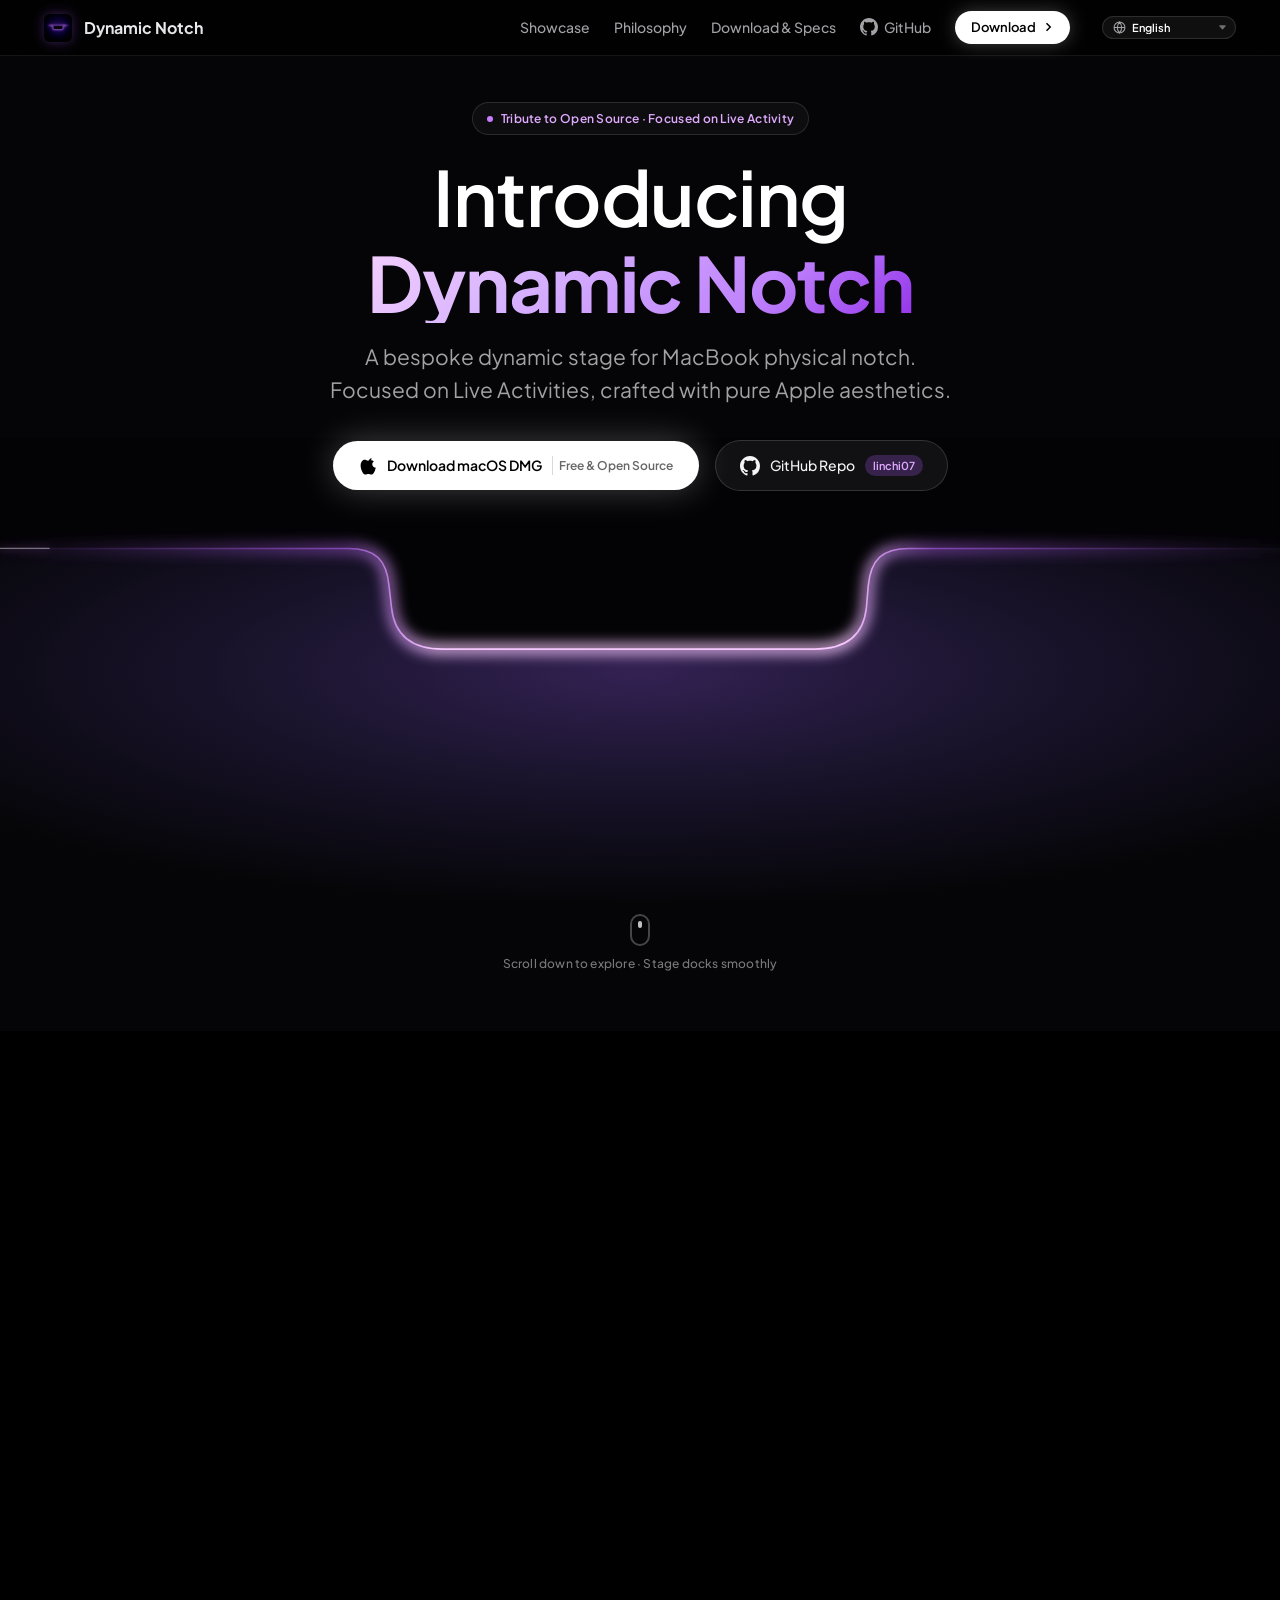
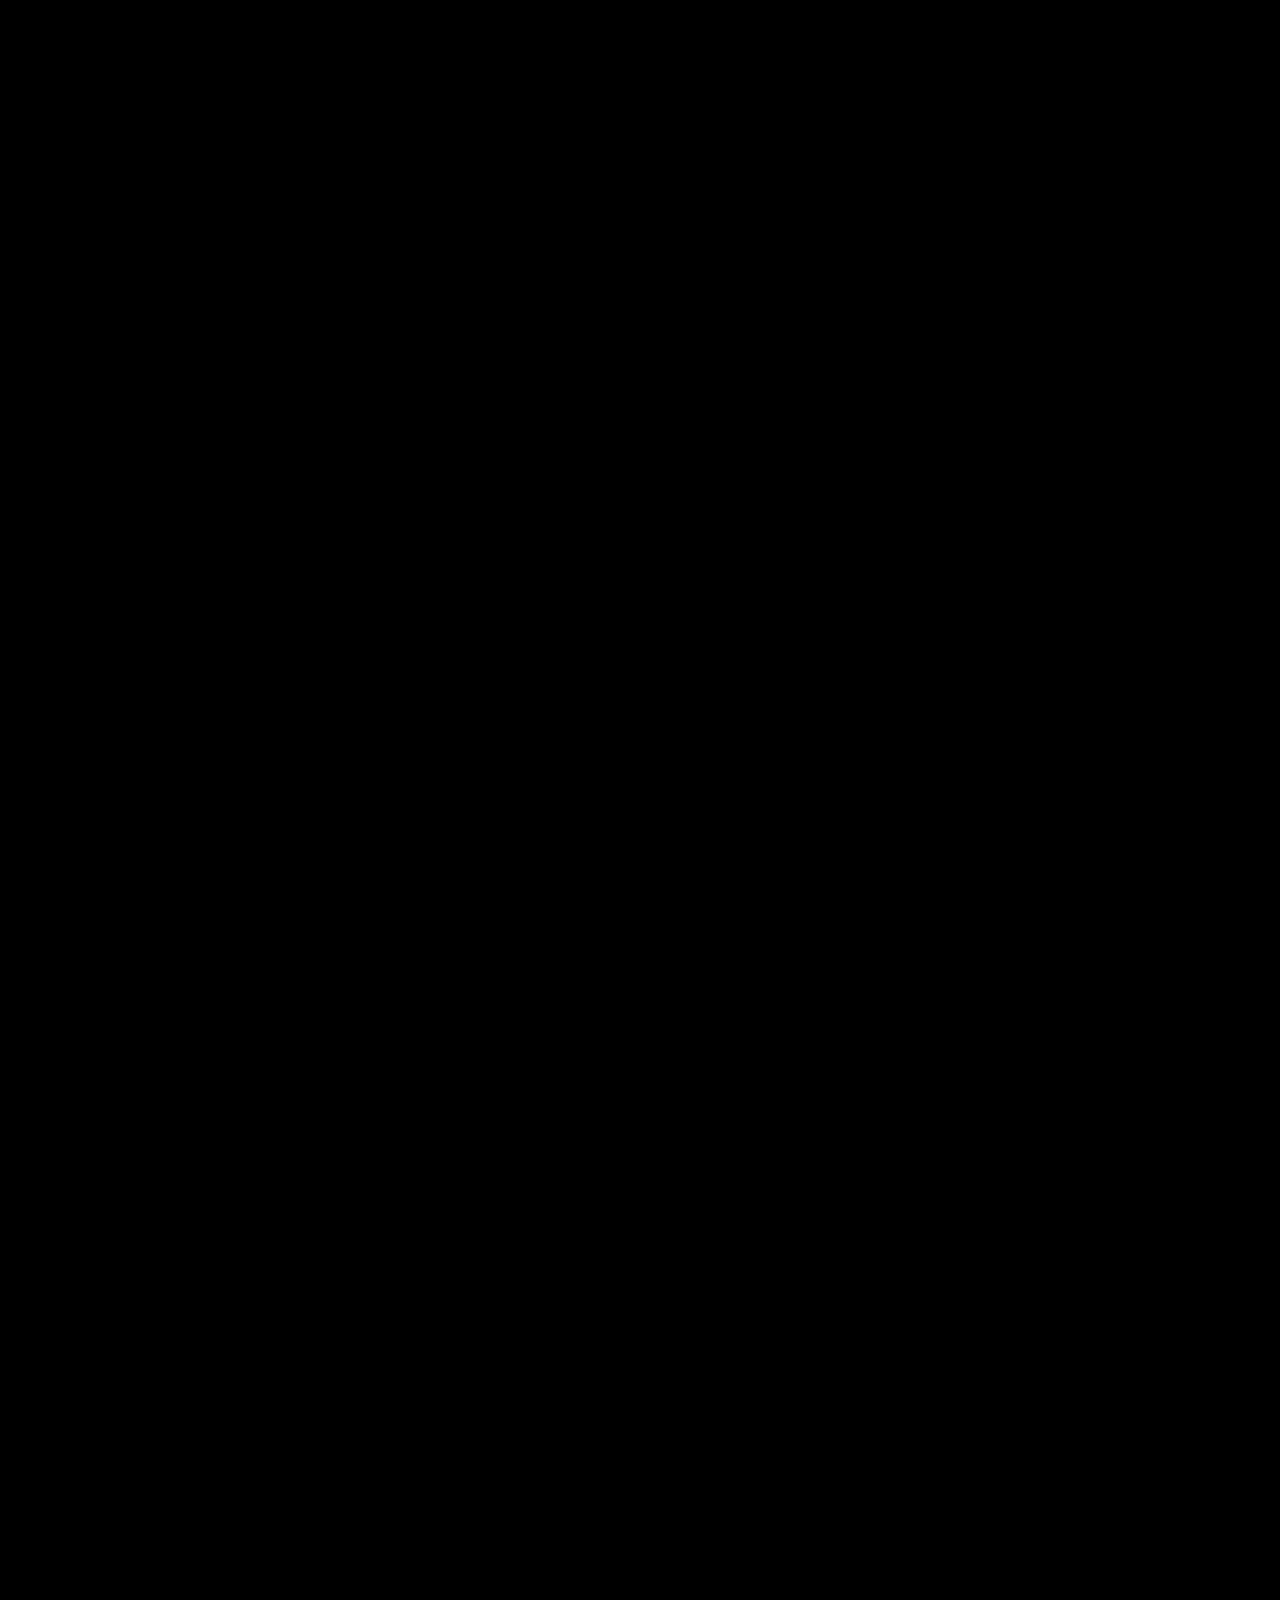
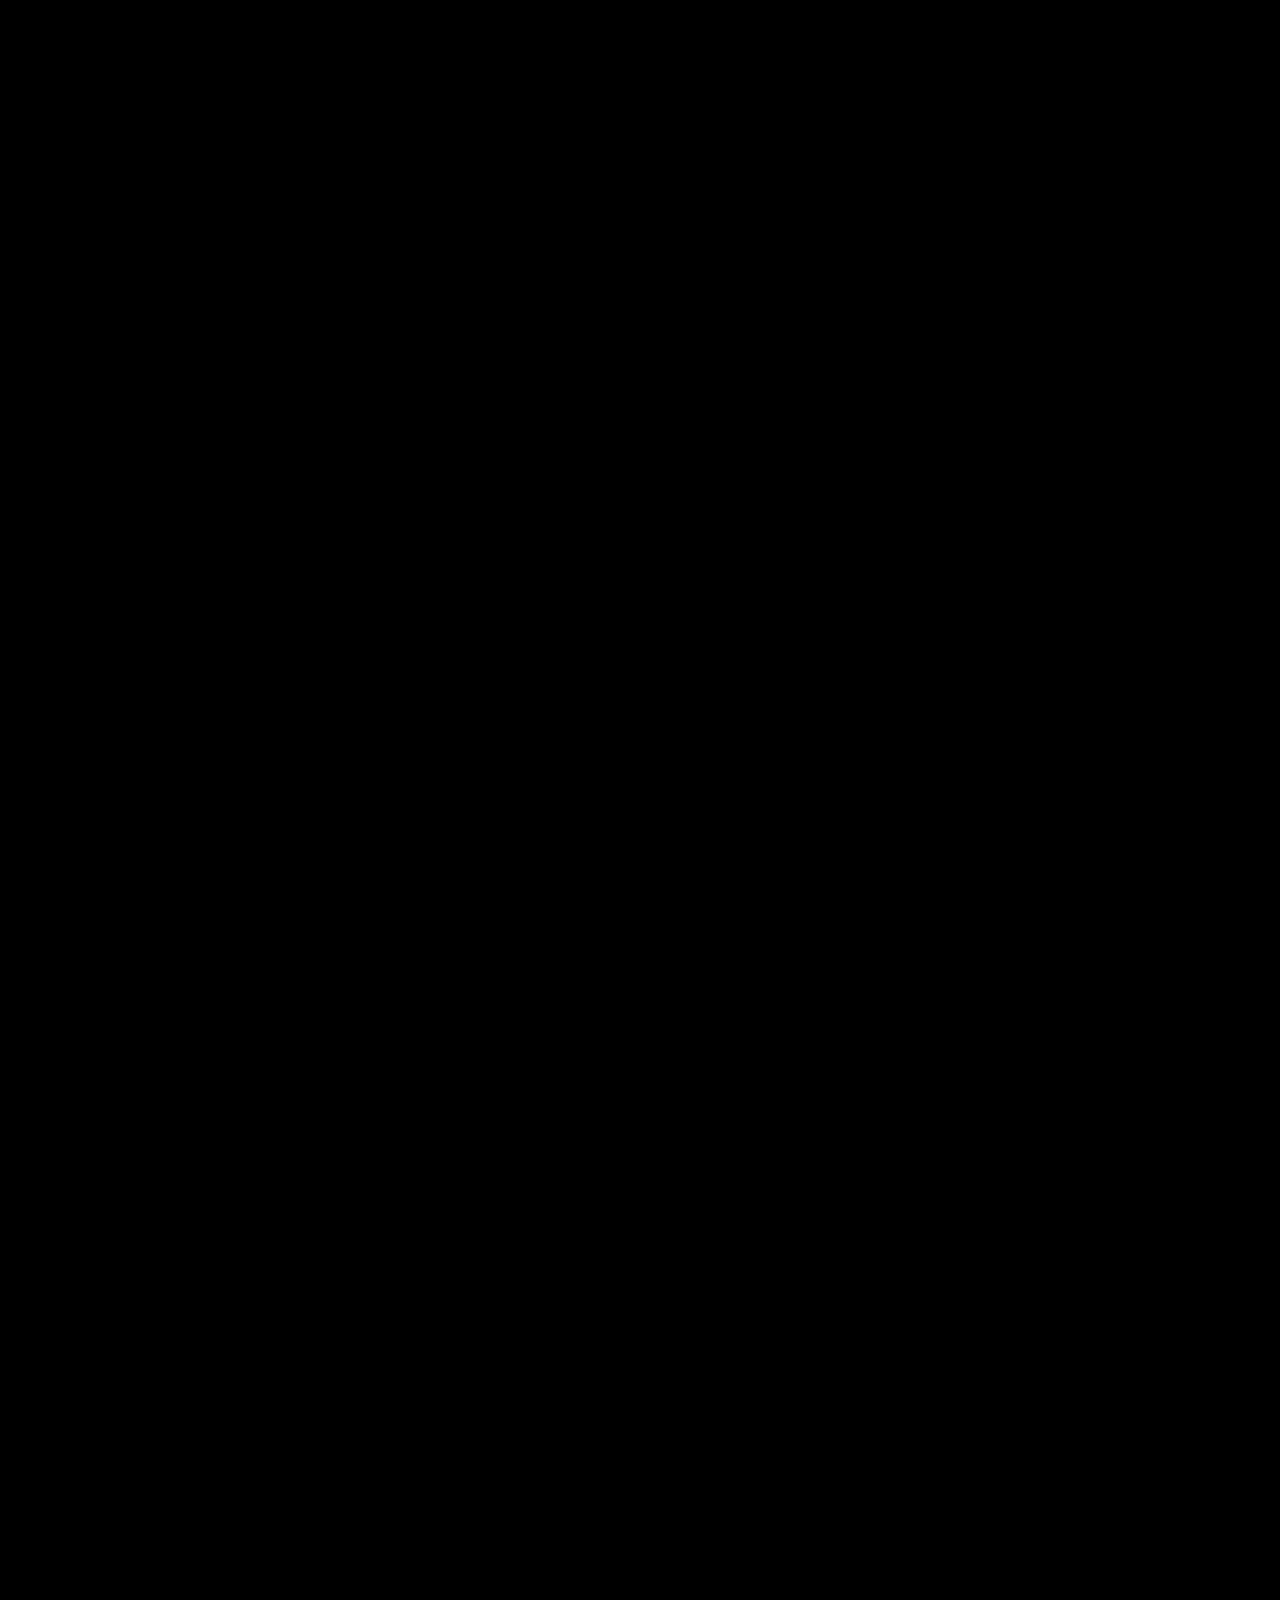
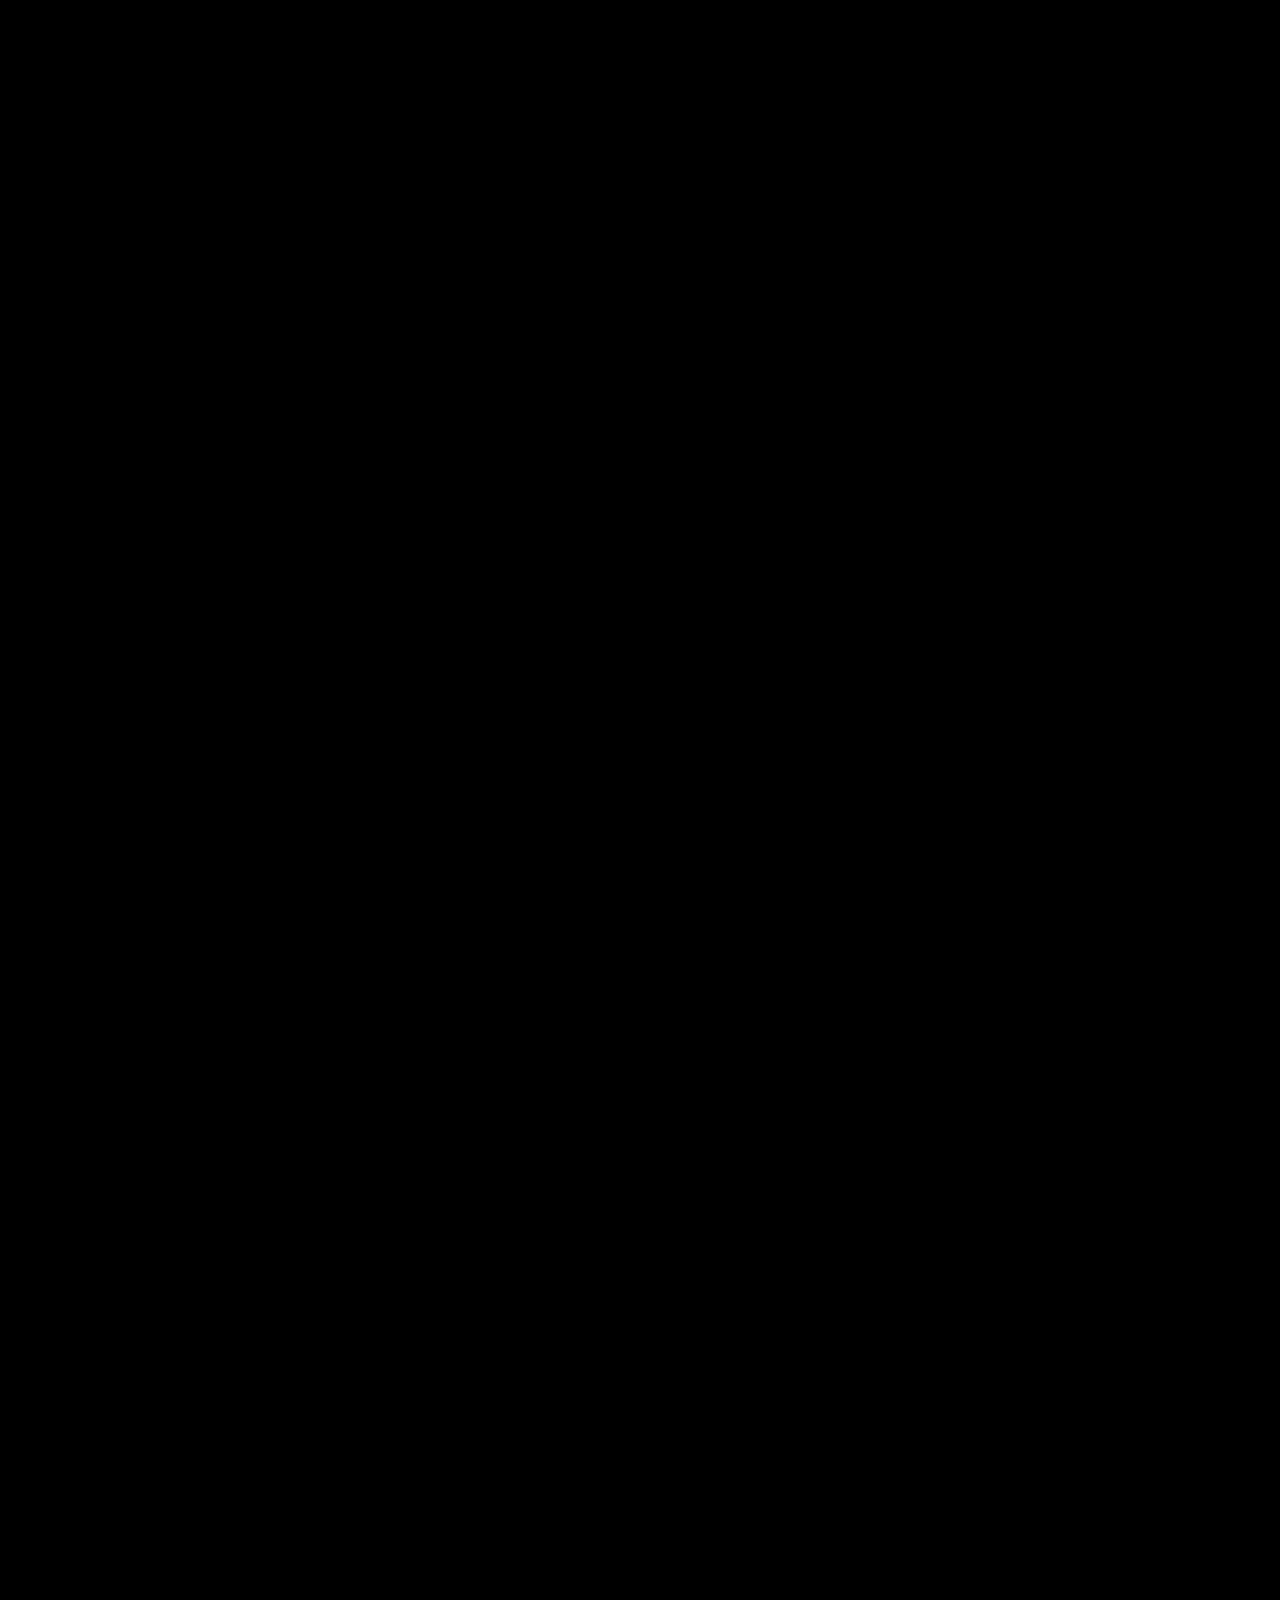
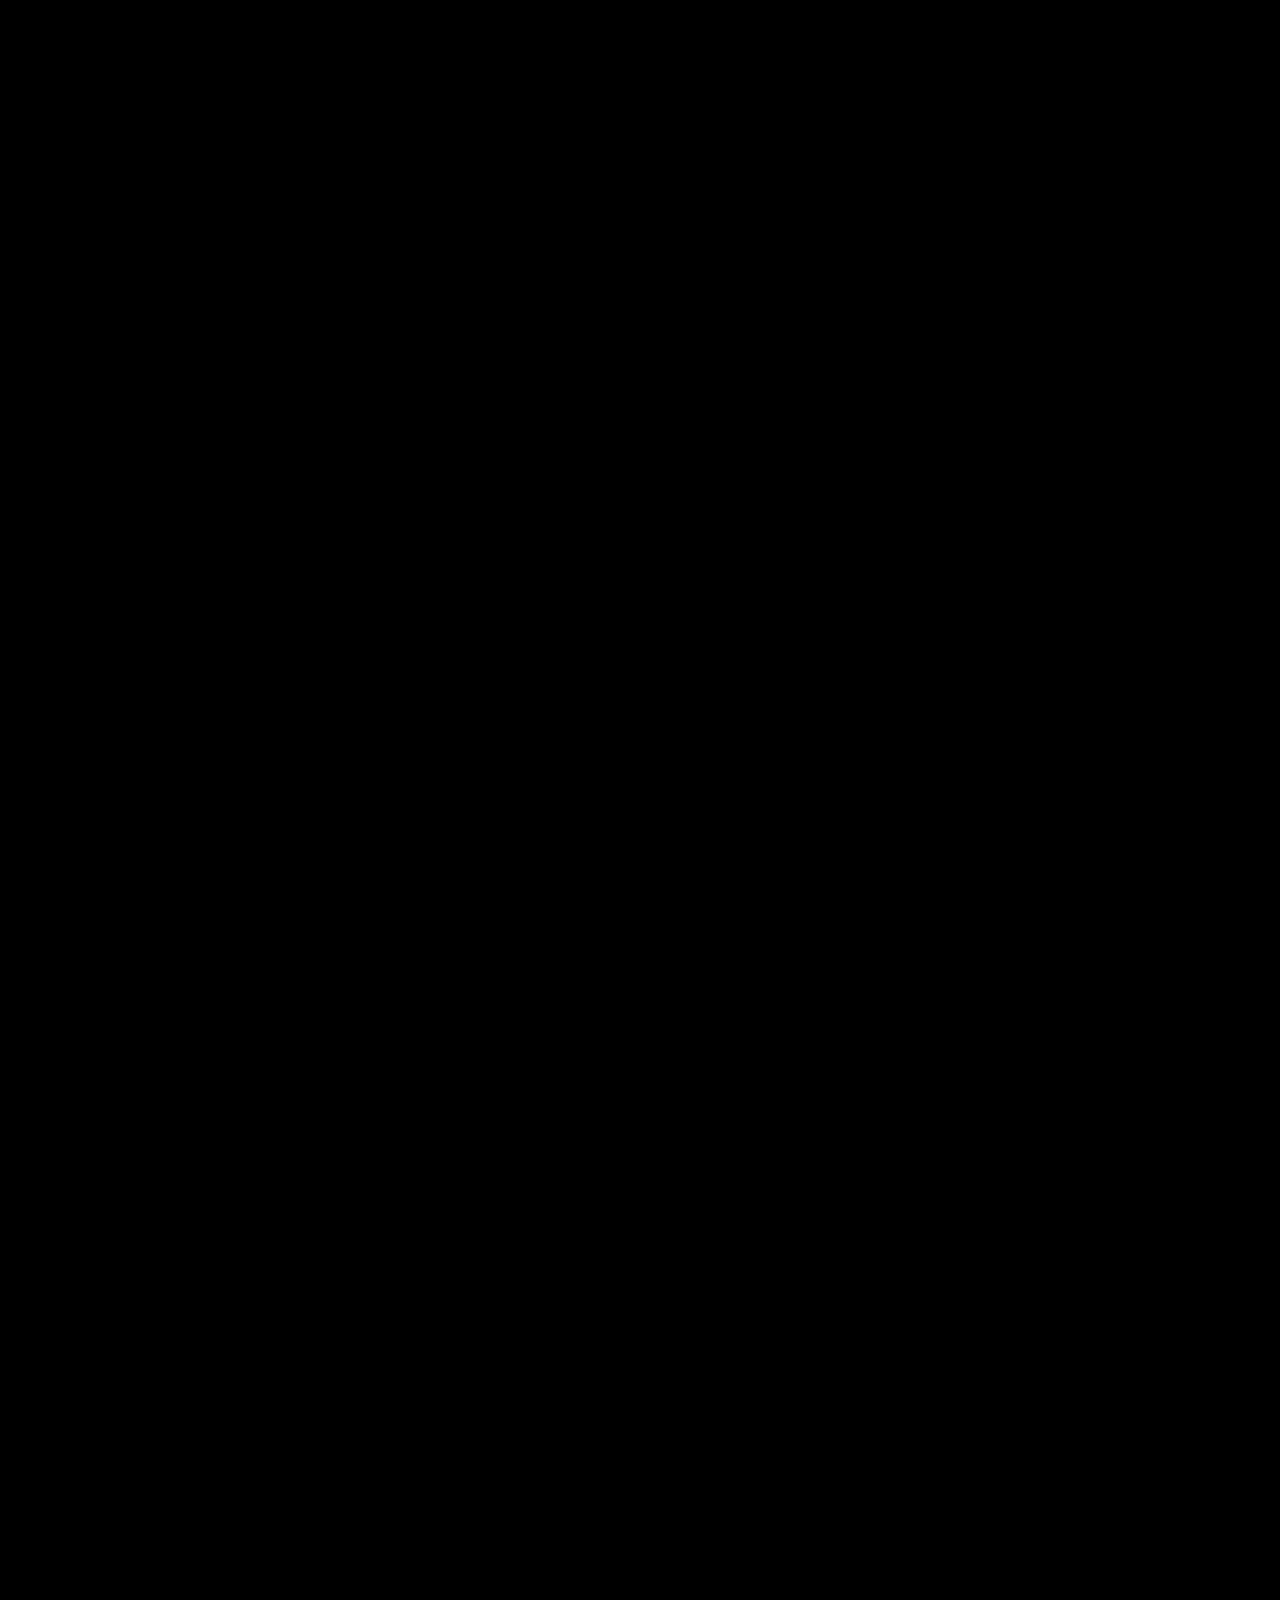
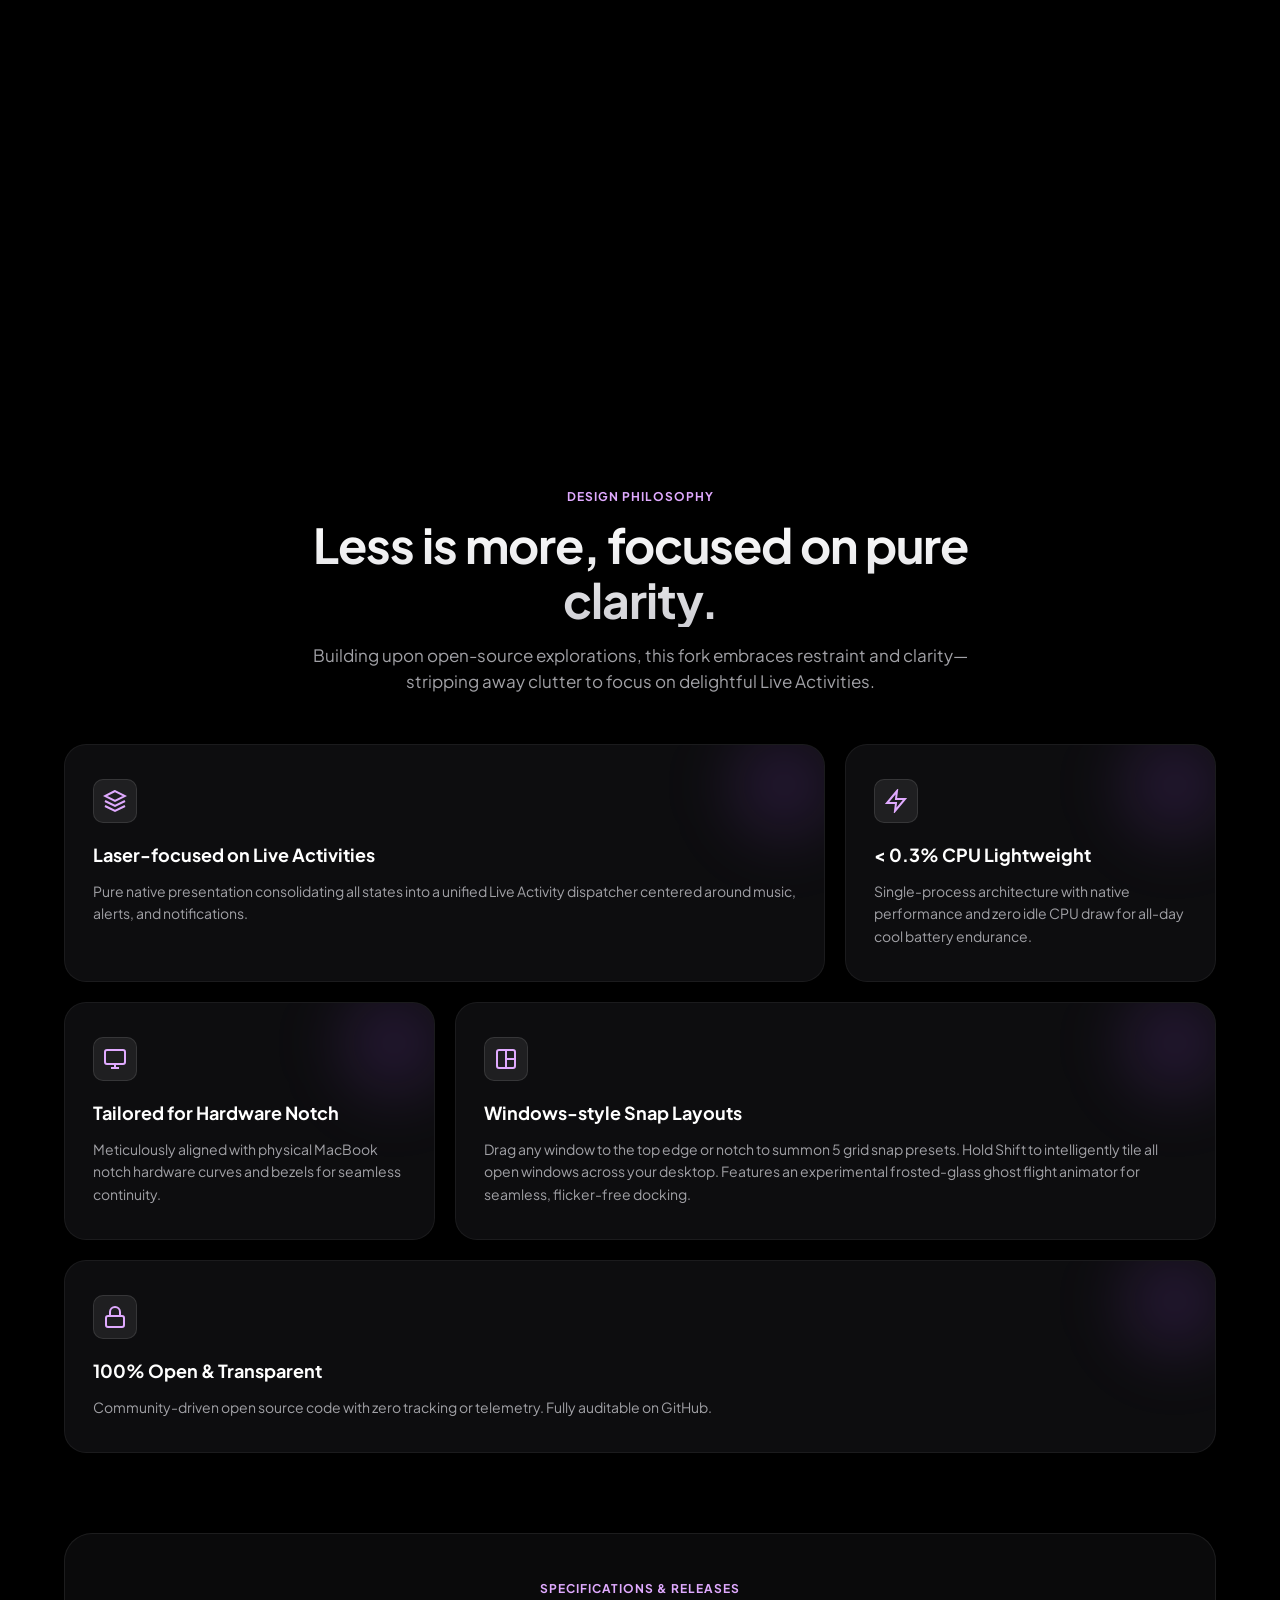
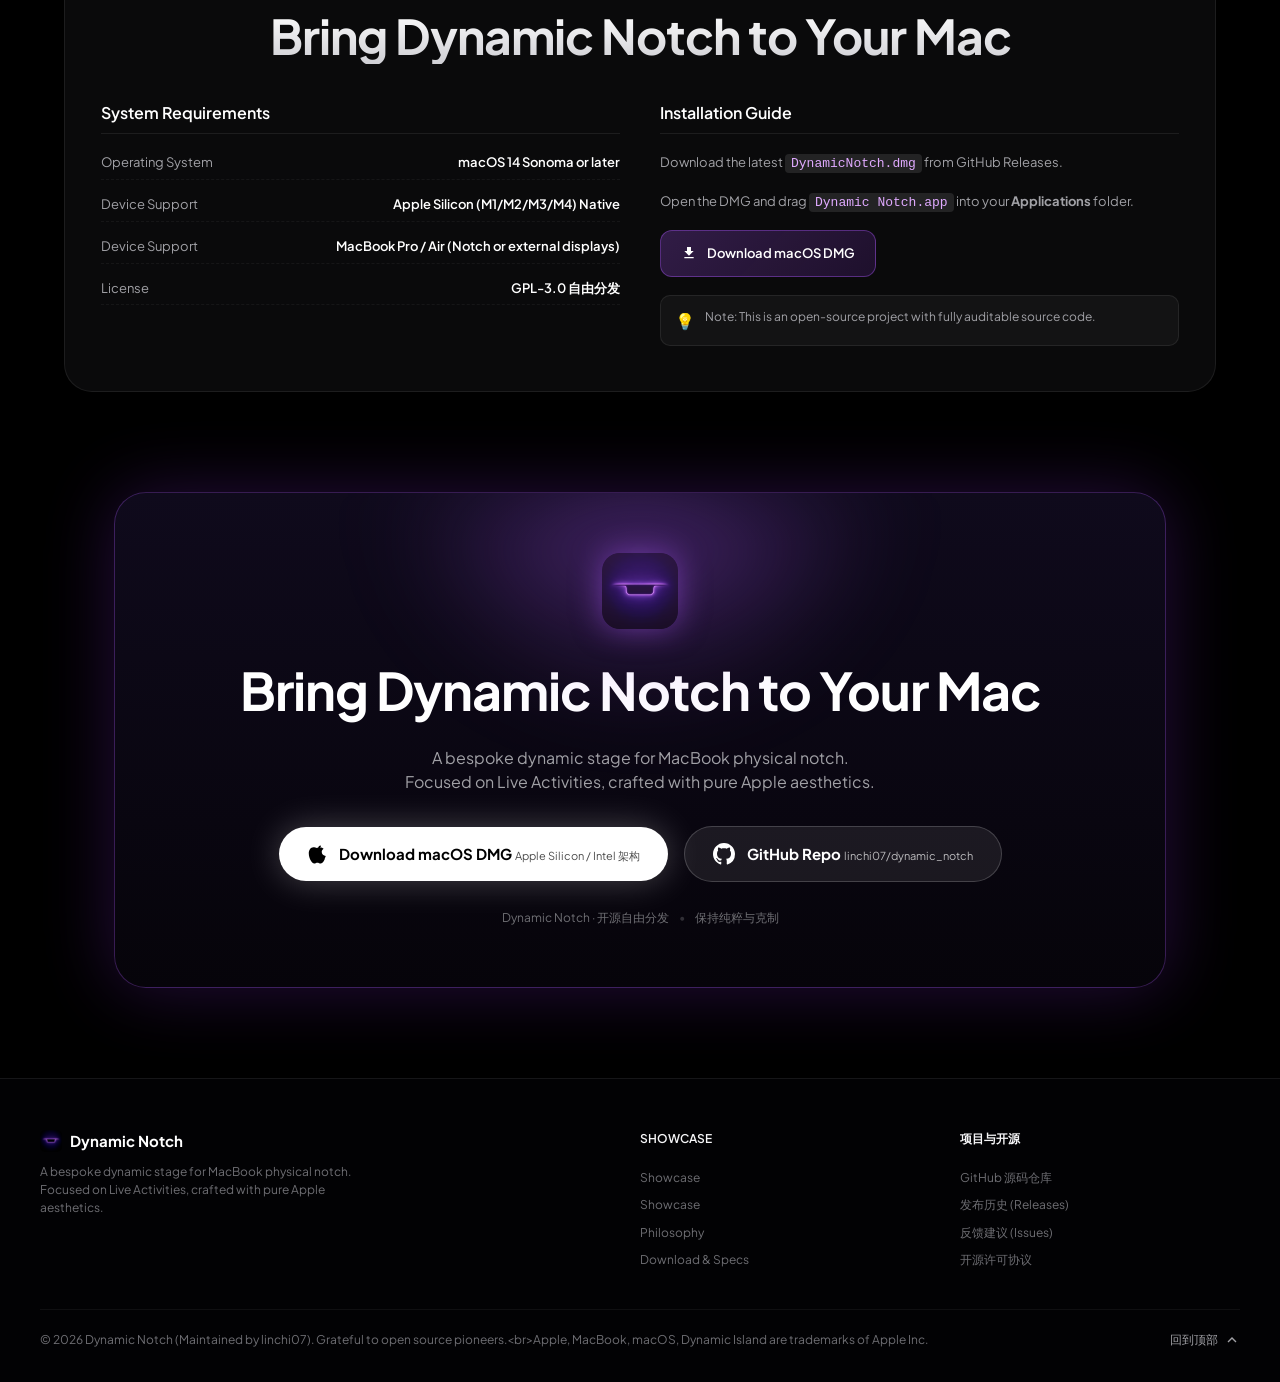
==== website/index.html @ fc9bc094 "feat: ship DynamicNotch 1.2 with its own update feed Version & identity - MARKETING_VERSION 2.7.3 ->" ====
<!DOCTYPE html>
<html lang="zh-CN">
<head>
  <meta charset="UTF-8">
  <meta name="viewport" content="width=device-width, initial-scale=1.0">
  <title>Dynamic Notch - 灵动自如的 macOS Live Activity 体验</title>
  <meta name="description" content="Dynamic Notch 是专为 MacBook 物理刘海量身打造的开源应用。致敬开源社区，聚焦 Live Activity，集成 6 柱物理声学频谱、切歌悬浮胶囊、展开态媒体岛、原生快充 HUD 与 Unix Socket 实时活动。">
  <link rel="icon" type="image/png" href="assets/app_icon.png">
  <link rel="preconnect" href="https://fonts.googleapis.com">
  <link rel="preconnect" href="https://fonts.gstatic.com">
  <link href="https://fonts.googleapis.com/css2?family=Plus+Jakarta+Sans:wght@400;500;600;700;800&display=swap" rel="stylesheet">
  <link rel="stylesheet" href="style.css">
</head>
<body class="theme-dark">

  <!-- 顶部极简毛玻璃导航栏 -->
  <header class="site-header" id="siteHeader">
    <div class="nav-container">
      <a href="#hero" class="nav-brand">
        <img src="assets/app_icon.png" alt="Dynamic Notch Icon" class="brand-icon">
        <span class="brand-name">Dynamic Notch</span>
      </a>
      
      <nav class="nav-menu">
        <a href="#showcase" class="nav-link" data-i18n="nav.showcase">灵动展示</a>
        <a href="#philosophy" class="nav-link" data-i18n="nav.philosophy">设计理念</a>
        <a href="#specs" class="nav-link" data-i18n="nav.specs">下载与安装</a>
        <a href="https://github.com/linchi07/dynamic_notch" target="_blank" rel="noreferrer" class="nav-link github-nav-link">
          <svg class="icon-svg" viewBox="0 0 24 24" width="18" height="18" fill="currentColor">
            <path d="M12 0C5.37 0 0 5.37 0 12c0 5.31 3.435 9.795 8.205 11.385.6.105.825-.255.825-.57 0-.285-.015-1.23-.015-2.235-3.015.555-3.795-.735-4.035-1.41-.135-.345-.72-1.41-1.23-1.695-.42-.225-1.02-.78-.015-.795.945-.015 1.62.87 1.845 1.23 1.08 1.815 2.805 1.305 3.495.99.105-.78.42-1.305.765-1.605-2.67-.3-5.46-1.335-5.46-5.925 0-1.305.465-2.385 1.23-3.225-.12-.3-.54-1.53.12-3.18 0 0 1.005-.315 3.3 1.23.96-.27 1.98-.405 3-.405s2.04.135 3 .405c2.295-1.56 3.3-1.23 3.3-1.23.66 1.65.24 2.88.12 3.18.765.84 1.23 1.905 1.23 3.225 0 4.605-2.805 5.625-5.475 5.925.435.375.81 1.095.81 2.22 0 1.605-.015 2.895-.015 3.3 0 .315.225.69.825.57A12.02 12.02 0 0024 12c0-6.63-5.37-12-12-12z"/>
          </svg>
          <span>GitHub</span>
        </a>
        <a href="https://github.com/linchi07/dynamic_notch/releases/latest" target="_blank" rel="noreferrer" class="nav-btn-primary">
          <span data-i18n="nav.download">下载体验</span>
          <svg class="icon-arrow" viewBox="0 0 16 16" width="12" height="12" fill="none" stroke="currentColor" stroke-width="2">
            <path d="M6 3l5 5-5 5"/>
          </svg>
        </a>
        <div class="lang-selector-wrap" title="Switch Language / 切换语言">
          <svg class="lang-globe-icon" viewBox="0 0 24 24" width="13" height="13" fill="none" stroke="currentColor" stroke-width="2">
            <circle cx="12" cy="12" r="10"></circle>
            <line x1="2" y1="12" x2="22" y2="12"></line>
            <path d="M12 2a15.3 15.3 0 0 1 4 10 15.3 15.3 0 0 1-4 10 15.3 15.3 0 0 1-4-10 15.3 15.3 0 0 1 4-10z"></path>
          </svg>
          <select id="langSelect" class="lang-select" aria-label="Select Language">
            <option value="zh-Hans">简体中文</option>
            <option value="zh-Hant">繁體中文</option>
            <option value="en">English</option>
            <option value="ja">日本語</option>
            <option value="ko">한국어</option>
            <option value="de">Deutsch</option>
            <option value="fr">Français</option>
            <option value="es">Español</option>
            <option value="it">Italiano</option>
            <option value="ru">Русский</option>
            <option value="pt-BR">Português (BR)</option>
            <option value="tr">Türkçe</option>
            <option value="pl">Polski</option>
            <option value="uk">Українська</option>
            <option value="ar">العربية</option>
            <option value="cs">Čeština</option>
            <option value="hu">Magyar</option>
          </select>
          <svg class="lang-chevron-icon" viewBox="0 0 16 16" width="9" height="9" fill="currentColor">
            <path d="M7.247 11.14 2.451 5.658C1.885 5.013 2.345 4 3.204 4h9.592a1 1 0 0 1 .753 1.659l-4.796 5.48a1 1 0 0 1-1.506 0z"/>
          </svg>
        </div>
      </nav>
    </div>
  </header>

  <!-- Hero 首屏：居中震撼亮相 (复刻纯黑底色 + 霓虹紫辉光药丸刘海) -->
  <section class="hero-section" id="hero">
    <div class="hero-content">
      <div class="hero-badge">
        <span class="badge-dot"></span>
        <span class="badge-text" data-i18n="hero.badge">致敬开源探索 &middot; 聚焦 Live Activity</span>
      </div>
      
      <h1 class="hero-title">
        <span class="title-intro" data-i18n="hero.titleIntro">Introducing</span>
        <span class="title-highlight">Dynamic Notch</span>
      </h1>
      
      <p class="hero-subtitle" data-i18n-html="hero.subtitle">
        为 MacBook 内置物理刘海量身定制的灵动舞台。<br>
        聚焦实时活动，追求更贴近苹果美学的细腻与纯粹。
      </p>

      <div class="hero-actions">
        <a href="https://github.com/linchi07/dynamic_notch/releases/latest" target="_blank" rel="noreferrer" class="btn-download">
          <svg class="apple-logo-svg" viewBox="0 0 170 170" width="18" height="18" fill="currentColor">
            <path d="M150.37 130.25c-2.45 5.66-5.35 10.87-8.71 15.66-4.58 6.53-8.33 11.05-11.22 13.56-4.48 4.12-9.28 6.23-14.42 6.35-3.69 0-8.14-1.05-13.32-3.18-5.19-2.12-9.97-3.17-14.34-3.17-4.58 0-9.49 1.05-14.75 3.17-5.26 2.13-9.5 3.24-12.74 3.35-4.35.13-9.16-1.9-14.42-6.08-3.69-3.08-7.7-7.94-12.04-14.58-6.19-9.5-10.96-20.46-14.3-32.88-3.35-12.42-5.02-23.77-5.02-34.05 0-14.93 3.65-27.17 10.95-36.71 7.3-9.54 16.51-14.44 27.63-14.7 4.9.12 10.42 1.34 16.56 3.67 6.13 2.33 10.22 3.56 12.27 3.69 1.76-.13 5.92-1.38 12.49-3.75 6.57-2.37 12.01-3.48 16.33-3.33 12.46.68 22.42 5.37 29.89 14.07-10.89 6.64-16.22 15.63-16 26.98.22 8.93 3.65 16.48 10.29 22.65 6.64 6.17 14.61 9.87 23.91 11.1-2.22 6.84-4.8 13.43-7.73 19.78zm-31.52-117.84c.11 2.39-.42 5.02-1.6 7.89-1.18 2.87-2.88 5.6-5.1 8.2-2.6 3.03-5.59 5.4-8.97 7.12-3.38 1.72-6.52 2.76-9.42 3.12-.33-2.17-.18-4.52.45-7.05.63-2.53 1.95-5.22 3.96-8.07 2.22-3.15 4.97-5.74 8.25-7.78 3.28-2.04 6.99-3.23 11.13-3.57.43.04.86.09 1.3.14z"/>
          </svg>
          <span data-i18n="hero.downloadBtn">下载 macOS DMG 安装包</span>
          <span class="btn-subtext" data-i18n="hero.downloadSub">免费开源</span>
        </a>
        <a href="https://github.com/linchi07/dynamic_notch" target="_blank" rel="noreferrer" class="btn-github">
          <svg class="icon-svg" viewBox="0 0 24 24" width="20" height="20" fill="currentColor">
            <path d="M12 0C5.37 0 0 5.37 0 12c0 5.31 3.435 9.795 8.205 11.385.6.105.825-.255.825-.57 0-.285-.015-1.23-.015-2.235-3.015.555-3.795-.735-4.035-1.41-.135-.345-.72-1.41-1.23-1.695-.42-.225-1.02-.78-.015-.795.945-.015 1.62.87 1.845 1.23 1.08 1.815 2.805 1.305 3.495.99.105-.78.42-1.305.765-1.605-2.67-.3-5.46-1.335-5.46-5.925 0-1.305.465-2.385 1.23-3.225-.12-.3-.54-1.53.12-3.18 0 0 1.005-.315 3.3 1.23.96-.27 1.98-.405 3-.405s2.04.135 3 .405c2.295-1.56 3.3-1.23 3.3-1.23.66 1.65.24 2.88.12 3.18.765.84 1.23 1.905 1.23 3.225 0 4.605-2.805 5.625-5.475 5.925.435.375.81 1.095.81 2.22 0 1.605-.015 2.895-.015 3.3 0 .315.225.69.825.57A12.02 12.02 0 0024 12c0-6.63-5.37-12-12-12z"/>
          </svg>
          <span data-i18n="hero.githubBtn">GitHub 仓库</span>
          <span class="btn-badge">linchi07</span>
        </a>
      </div>
    </div>
    <!-- 首屏轮廓使用参考图的 2086 × 754 坐标，随视口等比缩放。 -->
    <div class="hero-notch-reveal-stage" id="heroNotchRevealStage">
      <div class="hero-notch-contour-wrap">
        <svg class="notch-contour-svg" viewBox="0 0 2086 754" preserveAspectRatio="xMidYMid meet" aria-hidden="true">
          <defs>
            <radialGradient id="notchScreenGlow" cx="50%" cy="35%" r="67%">
              <stop offset="0%" stop-color="#332153" />
              <stop offset="45%" stop-color="#1a142d" />
              <stop offset="100%" stop-color="#050507" />
            </radialGradient>
            <linearGradient id="notchEdgeLight" x1="0" y1="0" x2="2086" y2="0" gradientUnits="userSpaceOnUse">
              <stop offset="0%" stop-color="#8d4ac8" stop-opacity="0.05" />
              <stop offset="27%" stop-color="#b260ef" stop-opacity="0.6" />
              <stop offset="34%" stop-color="#f7c7ff" />
              <stop offset="66%" stop-color="#f7c7ff" />
              <stop offset="73%" stop-color="#b260ef" stop-opacity="0.6" />
              <stop offset="100%" stop-color="#8d4ac8" stop-opacity="0.05" />
            </linearGradient>
            <filter id="neonBlur" x="-10%" y="-80%" width="120%" height="260%">
              <feGaussianBlur stdDeviation="10" />
            </filter>
          </defs>
          <path class="notch-screen-fill"
            d="M 0,180 H 568 C 611,180 630,198 634,241 L 638,276 C 643,324 674,344 722,344 H 1328 C 1376,344 1407,324 1412,276 L 1415,241 C 1419,198 1438,180 1481,180 H 2086 V 754 H 0 Z" />
          <!-- 黑色物理刘海从屏幕顶边向下伸出，和紫色屏幕共用同一条边界。 -->
          <path class="notch-black-fill"
            d="M 0,0 H 2086 V 180 H 1481 C 1438,180 1419,198 1415,241 L 1412,276 C 1407,324 1376,344 1328,344 H 722 C 674,344 643,324 638,276 L 634,241 C 630,198 611,180 568,180 H 0 Z" />
          <path class="notch-glow-underlay"
            d="M 0,180 H 568 C 611,180 630,198 634,241 L 638,276 C 643,324 674,344 722,344 H 1328 C 1376,344 1407,324 1412,276 L 1415,241 C 1419,198 1438,180 1481,180 H 2086" />
          <path class="notch-base-path"
            d="M 0,180 H 568 C 611,180 630,198 634,241 L 638,276 C 643,324 674,344 722,344 H 1328 C 1376,344 1407,324 1412,276 L 1415,241 C 1419,198 1438,180 1481,180 H 2086" />
          <path class="notch-flow-beam"
            d="M 0,180 H 568 C 611,180 630,198 634,241 L 638,276 C 643,324 674,344 722,344 H 1328 C 1376,344 1407,324 1412,276 L 1415,241 C 1419,198 1438,180 1481,180 H 2086" />
        </svg>
      </div>
    </div>

    <div class="scroll-indicator">
      <div class="mouse-scroll-wheel">
        <div class="wheel-dot"></div>
      </div>
      <span class="scroll-label" data-i18n="hero.scrollHint">向下滚动探索 &middot; 演播台平滑入座</span>
    </div>
  </section>

  <!-- 核心交互区：左侧固定模拟刘海 ⇄ 右侧滚动实时联动 -->
  <section class="interactive-showcase" id="showcase">
    <div class="showcase-container">
      
      <!-- 左侧：Sticky 悬浮演播台（完全贴合 MacBook 顶部屏幕边框） -->
      <div class="stage-sticky-col">
        <div class="macbook-screen-mockup" id="macbookMockup">
          
          <!-- MacBook 物理屏幕顶边与刘海挂载区 -->
          <div class="mockup-top-bezel">
            <div class="notch-wrapper" id="dynamicNotchWrapper">
              
              <!-- 模拟刘海组件实体 (初始为空刘海 state-empty) -->
              <div class="notch-island state-empty" id="dynamicNotchIsland" data-state="empty">
                
                <!-- 视图 0: 原生空刘海 (初始标题栏下方的纯净空刘海) -->
                <div class="notch-view-panel view-empty" id="viewEmpty"></div>

                <!-- 展开态专属顶部状态栏: BoringHeader.swift -->
                <div class="boring-header-bar" id="boringHeaderBar">
                  <div class="header-leading-status">
                    <span class="header-btn" title="镜面自拍">
                      <svg viewBox="0 0 24 24" width="13" height="13" fill="none" stroke="currentColor" stroke-width="2">
                        <rect x="2" y="5" width="15" height="14" rx="2"></rect>
                        <polygon points="17,10 22,7 22,17 17,14"></polygon>
                      </svg>
                    </span>
                    <span class="header-btn" title="偏好设置">
                      <svg viewBox="0 0 24 24" width="13" height="13" fill="none" stroke="currentColor" stroke-width="2">
                        <circle cx="12" cy="12" r="3"></circle>
                        <path d="M19.4 15a1.65 1.65 0 0 0 .33 1.82l.06.06a2 2 0 0 1 0 2.83 2 2 0 0 1-2.83 0l-.06-.06a1.65 1.65 0 0 0-1.82-.33 1.65 1.65 0 0 0-1 1.51V21a2 2 0 0 1-2 2 2 2 0 0 1-2-2v-.09A1.65 1.65 0 0 0 9 19.4a1.65 1.65 0 0 0-1.82.33l-.06.06a2 2 0 0 1-2.83 0 2 2 0 0 1 0-2.83l.06-.06a1.65 1.65 0 0 0 .33-1.82 1.65 1.65 0 0 0-1.51-1H3a2 2 0 0 1-2-2 2 2 0 0 1 2-2h.09A1.65 1.65 0 0 0 4.6 9a1.65 1.65 0 0 0-.33-1.82l-.06-.06a2 2 0 0 1 0-2.83 2 2 0 0 1 2.83 0l.06.06a1.65 1.65 0 0 0 1.82.33H9a1.65 1.65 0 0 0 1-1.51V3a2 2 0 0 1 2-2 2 2 0 0 1 2 2v.09a1.65 1.65 0 0 0 1 1.51 1.65 1.65 0 0 0 1.82-.33l.06-.06a2 2 0 0 1 2.83 0 2 2 0 0 1 0 2.83l-.06.06a1.65 1.65 0 0 0-.33 1.82V9a1.65 1.65 0 0 0 1.51 1H21a2 2 0 0 1 2 2 2 2 0 0 1-2 2h-.09a1.65 1.65 0 0 0-1.51 1z"></path>
                      </svg>
                    </span>
                  </div>
                  
                  <!-- 物理刘海居中遮罩 (185px 物理尺寸: NotchShape) -->
                  <div class="header-physical-notch-mask"></div>

                  <!-- 右侧电池组件: BoringBatteryView.swift -->
                  <div class="header-trailing-status">
                    <div class="boring-battery-widget">
                      <span class="battery-pct-label">92%</span>
                      <div class="mini-battery-shell">
                        <div class="mini-battery-fill" style="width: 92%;"></div>
                        <span class="mini-battery-cap"></span>
                      </div>
                    </div>
                  </div>
                </div>

                <!-- 视图 1: 紧凑双翼灵动活动 (NotchWingsContainer.swift: 音乐播放与频谱跳动) -->
                <div class="notch-view-panel view-wings" id="viewWings">
                  <div class="wings-container">
                    <div class="wing wing-leading">
                      <img src="https://images.unsplash.com/photo-1614613535308-eb5fbd3d2c17?w=80&auto=format&fit=crop&q=80" alt="Mini Artwork" class="wing-mini-art">
                    </div>
                    <div class="wing-center-notch"></div>
                    <div class="wing-trailing">
                      <div class="wing-audio-spectrum" id="wingAudioSpectrum">
                        <span class="spectrum-bar sp-1"></span>
                        <span class="spectrum-bar sp-2"></span>
                        <span class="spectrum-bar sp-3"></span>
                        <span class="spectrum-bar sp-4"></span>
                        <span class="spectrum-bar sp-5"></span>
                        <span class="spectrum-bar sp-6"></span>
                      </div>
                    </div>
                  </div>
                </div>

                <!-- 视图 2: 展开态媒体中心 (NotchHomeView.swift + MusicPlayerView.swift: 高度 103px) -->
                <div class="notch-view-panel view-expanded" id="viewExpanded">
                  <div class="music-player-view">
                    <div class="album-art-container">
                      <div class="album-art-glow-bg"></div>
                      <div class="album-art-box">
                        <img src="https://images.unsplash.com/photo-1614613535308-eb5fbd3d2c17?w=180&auto=format&fit=crop&q=80" alt="Album Art" class="album-art-img">
                        <div class="music-app-overlay">
                          <svg viewBox="0 0 24 24" width="13" height="13" fill="#1DB954">
                            <circle cx="12" cy="12" r="10" fill="#000"></circle>
                            <path d="M17.5 10.8c-2.4-1.4-6.3-1.6-8.6-.9-.4.1-.8-.1-.9-.5-.1-.4.1-.8.5-.9 2.6-.8 7-.6 9.7 1 .3.2.5.6.3.9-.2.4-.6.5-1 .4zm-.3 2.7c-.3.4-.7.5-1.1.3-2-.1.2-5.1-.9-6.9-.4-.3-.1-.7.1-.9.3-.3.8-.1 1 .2 2.1 1.7 5.7 1.5 8 0 .4-.2.9-.1 1.1.3zm-.9 2.7c-.2.3-.6.4-.9.2-1.7-1-3.9-1.3-6.4-.7-.3.1-.6-.1-.7-.4-.1-.3.1-.6.4-.7 2.8-.6 5.2-.3 7.1.8.3.2.4.5.2.8z" fill="#1DB954"/>
                          </svg>
                        </div>
                      </div>
                    </div>

                    <div class="music-controls-container">
                      <div class="song-info-header">
                        <div class="song-title-marquee">
                          <span class="marquee-text">Blinding Lights</span>
                        </div>
                        <div class="artist-name-marquee">
                          <span class="artist-text">The Weeknd &middot; After Hours</span>
                        </div>
                        <div class="lyrics-timeline-row">
                          <span class="lyrics-dot"></span>
                          <span class="lyrics-text">"I said, ooh, I'm blinded by the lights..."</span>
                        </div>
                      </div>

                      <div class="music-slider-row">
                        <span class="time-stamp">1:45</span>
                        <div class="custom-slider-track">
                          <div class="custom-slider-fill" style="width: 52%;"></div>
                          <div class="custom-slider-thumb" style="left: 52%;"></div>
                        </div>
                        <span class="time-stamp">3:20</span>
                      </div>

                      <div class="slot-toolbar">
                        <button class="slot-btn" title="随机播放">
                          <svg viewBox="0 0 24 24" width="12" height="12" fill="none" stroke="currentColor" stroke-width="2">
                            <polyline points="16 3 21 3 21 8"></polyline>
                            <line x1="4" y1="20" x2="21" y2="3"></line>
                            <polyline points="21 16 21 21 16 21"></polyline>
                            <line x1="15" y1="15" x2="21" y2="21"></line>
                          </svg>
                        </button>
                        <button class="slot-btn" title="上一曲">
                          <svg viewBox="0 0 24 24" width="12" height="12" fill="currentColor">
                            <polygon points="11,5 11,19 2,12"></polygon>
                            <polygon points="22,5 22,19 13,12"></polygon>
                          </svg>
                        </button>
                        <button class="slot-btn btn-play-main" id="btnMainPlay" title="播放或暂停">
                          <svg class="icon-play-state" id="iconPlayState" viewBox="0 0 24 24" width="14" height="14" fill="currentColor">
                            <rect x="6" y="4" width="4" height="16" rx="1.5"></rect>
                            <rect x="14" y="4" width="4" height="16" rx="1.5"></rect>
                          </svg>
                        </button>
                        <button class="slot-btn" title="下一曲">
                          <svg viewBox="0 0 24 24" width="12" height="12" fill="currentColor">
                            <polygon points="2,5 2,19 11,12"></polygon>
                            <polygon points="13,5 13,19 22,12"></polygon>
                          </svg>
                        </button>
                        <button class="slot-btn active-tint" title="单曲循环">
                          <svg viewBox="0 0 24 24" width="12" height="12" fill="none" stroke="currentColor" stroke-width="2">
                            <polyline points="17 1 21 5 17 9"></polyline>
                            <path d="M3 11V9a4 4 0 0 1 4-4h14"></path>
                            <polyline points="7 23 3 19 7 15"></polyline>
                            <path d="M21 13v2a4 4 0 0 1-4 4H3"></path>
                          </svg>
                        </button>
                        <div class="slot-volume-wrap">
                          <svg viewBox="0 0 24 24" width="12" height="12" fill="currentColor">
                            <polygon points="11 5 6 9 2 9 2 15 6 15 11 19 11 5"></polygon>
                            <path d="M19.07 4.93a10 10 0 0 1 0 14.14M15.54 8.46a5 5 0 0 1 0 7.07"></path>
                          </svg>
                        </div>
                      </div>
                    </div>

                    <div class="media-session-pill">
                      <span class="session-indicator-dot"></span>
                      <span>Spotify</span>
                    </div>
                  </div>
                </div>

                <!-- 视图 3: Unix Socket 实时活动展示 (ExternalLiveActivityServer.swift) -->
                <div class="notch-view-panel view-socket" id="viewSocket">
                  <div class="socket-activity-container">
                    <div class="socket-icon-circle">
                      <svg viewBox="0 0 24 24" width="18" height="18" fill="none" stroke="currentColor" stroke-width="2">
                        <polyline points="4 17 10 11 4 5"></polyline>
                        <line x1="12" y1="19" x2="20" y2="19"></line>
                      </svg>
                    </div>
                    <div class="socket-meta-info">
                      <span class="socket-title">Xcode Build Succeeded</span>
                      <span class="socket-detail">DynamicNotch (Debug) &middot; 4.2s</span>
                    </div>
                    <span class="socket-badge">Unix Socket</span>
                  </div>
                </div>

              </div>

              <!-- 刘海后置柔光溢彩光晕 -->
              <div class="island-glow-halo" id="islandGlowHalo"></div>

              <!-- 悬浮弹窗层: 切歌 Sneak Peek 胶囊、MagSafe 快充 HUD 与独立音量调节 HUD -->
              <div class="floating-popups-layer" id="floatingPopupsLayer">
                <!-- 切歌悬浮弹窗 (Unified Track Capsule: 224x30px) -->
                <div class="sneak-peek-track-capsule" id="sneakPeekCapsule">
                  <div class="capsule-artwork-mini">
                    <img src="https://images.unsplash.com/photo-1614613535308-eb5fbd3d2c17?w=60&auto=format&fit=crop&q=80" alt="Artwork">
                  </div>
                  <div class="capsule-track-info">
                    <span class="capsule-track-title">Starboy</span>
                    <span class="capsule-track-sub">The Weeknd &middot; Daft Punk</span>
                  </div>
                  <div class="capsule-right-badge">
                    <span class="capsule-now-pill">Now</span>
                  </div>
                </div>

                <!-- MagSafe 电池快充弹窗 (BatteryNotificationPopup: 246x30px 纯正 UNEVEN 填充与呼吸闪烁) -->
                <div class="battery-notification-popup" id="batteryPopup">
                  <!-- 比例背景填充层 -->
                  <div class="battery-uneven-fill" style="width: 85%;"></div>
                  <div class="battery-fill-demarcation" style="left: 85%;"></div>

                  <div class="battery-content-row">
                    <span class="battery-popup-text" data-i18n="stage.mockupBatteryCharging">正在充电 85% &middot; 35分钟充满</span>
                    <div class="battery-popup-accessory">
                      <svg class="bolt-pulsing" viewBox="0 0 24 24" width="13" height="13" fill="#34C759">
                        <path d="M13 2L3 14h9l-1 8 10-12h-9l1-8z"/>
                      </svg>
                    </div>
                  </div>
                </div>

                <!-- 浮动音量调节条 (VolumeSliderContent: 200x30px iOS 风格反色遮罩) -->
                <div class="floating-hud-bar" id="floatingHudBar">
                  <!-- 底层未填充 (灰阶) -->
                  <div class="hud-base-layer">
                    <svg class="hud-spk-icon" viewBox="0 0 24 24" width="13" height="13" fill="currentColor">
                      <polygon points="11 5 6 9 2 9 2 15 6 15 11 19 11 5"></polygon>
                      <path d="M19.07 4.93a10 10 0 0 1 0 14.14M15.54 8.46a5 5 0 0 1 0 7.07"></path>
                    </svg>
                    <span class="hud-pct-label" id="hudPctLabel">65%</span>
                  </div>
                  <!-- 纯白滑块遮罩填充层 (反转对比度) -->
                  <div class="hud-fill-mask" id="hudFillMask" style="width: 65%;">
                    <div class="hud-fill-content">
                      <svg class="hud-spk-icon-dark" viewBox="0 0 24 24" width="13" height="13" fill="currentColor">
                        <polygon points="11 5 6 9 2 9 2 15 6 15 11 19 11 5"></polygon>
                        <path d="M19.07 4.93a10 10 0 0 1 0 14.14M15.54 8.46a5 5 0 0 1 0 7.07"></path>
                      </svg>
                      <span class="hud-pct-label-dark" id="hudPctLabelDark">65%</span>
                    </div>
                  </div>
                </div>

                <!-- Windows 风格顶边分屏悬浮选择器 (WindowSnapOverlayView: 5 种预设网格 + Shift 全局排布) -->
                <div class="window-snap-overlay" id="windowSnapOverlay">
                  <div class="snap-overlay-header">
                    <div class="snap-mode-title">
                      <svg viewBox="0 0 24 24" width="12" height="12" fill="none" stroke="currentColor" stroke-width="2">
                        <rect x="2" y="3" width="20" height="14" rx="2"></rect>
                        <line x1="2" y1="9" x2="22" y2="9"></line>
                      </svg>
                      <span class="snap-mode-label" data-i18n="stage.snapCurrentWindow">当前窗口</span>
                    </div>
                    <div class="snap-shift-badge">
                      <span data-i18n="stage.snapHoldShift">按住 Shift 平铺所有</span>
                    </div>
                  </div>
                  <div class="snap-layouts-row">
                    <!-- 预设 1: 左右对半 (Halves 1:1) -->
                    <div class="snap-layout-card" title="Halves (1:1)">
                      <div class="snap-slot slot-active" style="left: 3px; top: 3px; width: calc(50% - 4px); height: calc(100% - 6px);"></div>
                      <div class="snap-slot" style="left: 50%; top: 3px; width: calc(50% - 3px); height: calc(100% - 6px);"></div>
                    </div>
                    <!-- 预设 2: 黄金分割 (Wide Left 2:1) -->
                    <div class="snap-layout-card" title="Wide Left (2:1)">
                      <div class="snap-slot" style="left: 3px; top: 3px; width: calc(66.6% - 4px); height: calc(100% - 6px);"></div>
                      <div class="snap-slot" style="left: 66.6%; top: 3px; width: calc(33.3% - 3px); height: calc(100% - 6px);"></div>
                    </div>
                    <!-- 预设 3: 三等分 (Thirds 1:1:1) -->
                    <div class="snap-layout-card" title="Thirds (1:1:1)">
                      <div class="snap-slot" style="left: 3px; top: 3px; width: calc(33.3% - 4px); height: calc(100% - 6px);"></div>
                      <div class="snap-slot" style="left: 33.3%; top: 3px; width: calc(33.3% - 3px); height: calc(100% - 6px);"></div>
                      <div class="snap-slot" style="left: 66.6%; top: 3px; width: calc(33.3% - 3px); height: calc(100% - 6px);"></div>
                    </div>
                    <!-- 预设 4: 左一右二 (One-Two 1:2) -->
                    <div class="snap-layout-card" title="One-Two (1:2)">
                      <div class="snap-slot" style="left: 3px; top: 3px; width: calc(50% - 4px); height: calc(100% - 6px);"></div>
                      <div class="snap-slot" style="left: 50%; top: 3px; width: calc(50% - 3px); height: calc(50% - 4px);"></div>
                      <div class="snap-slot" style="left: 50%; top: 50%; width: calc(50% - 3px); height: calc(50% - 4px);"></div>
                    </div>
                    <!-- 预设 5: 四宫格 (Quarters 2x2) -->
                    <div class="snap-layout-card" title="Quarters (2x2)">
                      <div class="snap-slot" style="left: 3px; top: 3px; width: calc(50% - 4px); height: calc(50% - 4px);"></div>
                      <div class="snap-slot" style="left: 50%; top: 3px; width: calc(50% - 3px); height: calc(50% - 4px);"></div>
                      <div class="snap-slot" style="left: 3px; top: 50%; width: calc(50% - 4px); height: calc(50% - 4px);"></div>
                      <div class="snap-slot" style="left: 50%; top: 50%; width: calc(50% - 3px); height: calc(50% - 4px);"></div>
                    </div>
                  </div>
                </div>
              </div>

            </div>
          </div>

          <!-- 模拟桌面星空背景与时间 -->
          <div class="mockup-desktop-area">
            <div class="desktop-wallpaper">
              <div class="wallpaper-stars"></div>
              <div class="desktop-center-clock" id="desktopClock">09:41</div>
            </div>

            <!-- 幽灵吸附对齐框 (WindowSnapGhostCanvasView: 磨砂玻璃替身飞行动画) -->
            <div class="ghost-snap-guide" id="ghostSnapGuide">
              <div class="ghost-window-canvas">
                <div class="ghost-app-header">
                  <div class="ghost-app-icon">
                    <svg viewBox="0 0 24 24" width="18" height="18" fill="none" stroke="currentColor" stroke-width="2">
                      <rect x="2" y="3" width="20" height="14" rx="2"></rect>
                      <line x1="2" y1="9" x2="22" y2="9"></line>
                    </svg>
                  </div>
                  <span class="ghost-app-name">Xcode</span>
                </div>
                <div class="ghost-split-indicator">
                  <svg viewBox="0 0 16 16" width="11" height="11" fill="currentColor">
                    <path d="M1 2.5A1.5 1.5 0 0 1 2.5 1h11A1.5 1.5 0 0 1 15 2.5v11a1.5 1.5 0 0 1-1.5 1.5h-11A1.5 1.5 0 0 1 1 13.5v-11zM2.5 2a.5.5 0 0 0-.5.5v11a.5.5 0 0 0 .5.5h5V2h-5z"/>
                  </svg>
                  <span>50% Left Snap Slot</span>
                </div>
              </div>
            </div>
          </div>

        </div>
      </div>

      <!-- 右侧：随滚动持续翻阅的内容介绍卡片序列 -->
      <div class="story-scroll-col" id="storyScrollCol">

        <!-- 场景 1: 静默原生 · 空的刘海 (Empty / Idle Notch) -->
        <article class="feature-story-card active-card" data-trigger-state="empty" id="storyEmpty">
          <div class="story-badge-label">
            <span class="story-step-index">01</span>
            <span class="story-category" data-i18n="stories.empty.category">NATIVE IDLE NOTCH</span>
          </div>
          <h2 class="story-title" data-i18n-html="stories.empty.title">
            静默于顶，<br>
            未唤时本是纯粹之境。
          </h2>
          <p class="story-desc" data-i18n="stories.empty.desc">
            无播放、无弹窗时，Dynamic Notch 彻底回归隐退。
            展示为原生极简的物理黑曜石刘海轮廓，零多余图标与常驻翅膀，
            宛若硬件本身，守护视线最纯净的心流宁静。
          </p>
          <ul class="feature-points-list">
            <li>
              <svg class="check-svg" viewBox="0 0 20 20" fill="currentColor">
                <path fill-rule="evenodd" d="M16.707 5.293a1 1 0 010 1.414l-8 8a1 1 0 01-1.414 0l-4-4a1 1 0 011.414-1.414L8 12.586l7.293-7.293a1 1 0 011.414 0z" clip-rule="evenodd"/>
              </svg>
              <span data-i18n="stories.empty.p1">185&times;34 纯净物理规格，紧密贴合 MacBook 屏幕原厂轮廓</span>
            </li>
            <li>
              <svg class="check-svg" viewBox="0 0 20 20" fill="currentColor">
                <path fill-rule="evenodd" d="M16.707 5.293a1 1 0 010 1.414l-8 8a1 1 0 01-1.414 0l-4-4a1 1 0 011.414-1.414L8 12.586l7.293-7.293a1 1 0 011.414 0z" clip-rule="evenodd"/>
              </svg>
              <span data-i18n="stories.empty.p2">空闲时零视觉掠夺，不占菜单栏任何宝贵空间</span>
            </li>
            <li>
              <svg class="check-svg" viewBox="0 0 20 20" fill="currentColor">
                <path fill-rule="evenodd" d="M16.707 5.293a1 1 0 010 1.414l-8 8a1 1 0 01-1.414 0l-4-4a1 1 0 011.414-1.414L8 12.586l7.293-7.293a1 1 0 011.414 0z" clip-rule="evenodd"/>
              </svg>
              <span data-i18n="stories.empty.p3">休眠待机期系统负载归零，保持冰凉长续航</span>
            </li>
          </ul>
          <div class="story-card-footer">
            <span class="story-hint" data-i18n="stories.empty.hint">↓ 向下滚动，见证音乐响起时长出灵动双翼与跳动频谱</span>
          </div>
        </article>

        <!-- 场景 2: 双翼轻展 · 音乐跃动 (Compact Wings) -->
        <article class="feature-story-card" data-trigger-state="wings" id="storyWings">
          <div class="story-badge-label">
            <span class="story-step-index">02</span>
            <span class="story-category" data-i18n="stories.wings.category">COMPACT WINGS LIVE ACTIVITY</span>
          </div>
          <h2 class="story-title" data-i18n-html="stories.wings.title">
            旋律升起，<br>
            双翼伴随波形律动。
          </h2>
          <p class="story-desc" data-i18n="stories.wings.desc">
            当网易云音乐、Spotify 或 Apple Music 响起，刘海向左右灵动舒展出紧凑双翼：
            左翼微缩专辑封面静候，右翼跳动着 iOS 同款 6 柱物理谐波频谱（Harmonic Physics Oscillation），
            以充盈阻尼感的流体波形随节拍起伏。
          </p>
          <ul class="feature-points-list">
            <li>
              <svg class="check-svg" viewBox="0 0 20 20" fill="currentColor">
                <path fill-rule="evenodd" d="M16.707 5.293a1 1 0 010 1.414l-8 8a1 1 0 01-1.414 0l-4-4a1 1 0 011.414-1.414L8 12.586l7.293-7.293a1 1 0 011.414 0z" clip-rule="evenodd"/>
              </svg>
              <span data-i18n="stories.wings.p1">左右双翼自然延伸，左翼 20&times;20 封面，右翼声学频谱</span>
            </li>
            <li>
              <svg class="check-svg" viewBox="0 0 20 20" fill="currentColor">
                <path fill-rule="evenodd" d="M16.707 5.293a1 1 0 010 1.414l-8 8a1 1 0 01-1.414 0l-4-4a1 1 0 011.414-1.414L8 12.586l7.293-7.293a1 1 0 011.414 0z" clip-rule="evenodd"/>
              </svg>
              <span data-i18n="stories.wings.p2">iOS-Aligned 6 柱声学波形，模拟真实流体阻尼谐波跳动</span>
            </li>
            <li>
              <svg class="check-svg" viewBox="0 0 20 20" fill="currentColor">
                <path fill-rule="evenodd" d="M16.707 5.293a1 1 0 010 1.414l-8 8a1 1 0 01-1.414 0l-4-4a1 1 0 011.414-1.414L8 12.586l7.293-7.293a1 1 0 011.414 0z" clip-rule="evenodd"/>
              </svg>
              <span data-i18n="stories.wings.p3">毫秒级 MediaRemote 监听，暂停时平滑回归静止</span>
            </li>
          </ul>
        </article>

        <!-- 场景 3: 展开态沉浸媒体岛 (Expanded Media Island) -->
        <article class="feature-story-card" data-trigger-state="expanded" id="storyExpanded">
          <div class="story-badge-label">
            <span class="story-step-index">03</span>
            <span class="story-category" data-i18n="stories.expanded.category">EXPANDED MEDIA ISLAND</span>
          </div>
          <h2 class="story-title" data-i18n-html="stories.expanded.title">
            轻触展开，<br>
            声色流动的媒体中枢。
          </h2>
          <p class="story-desc" data-i18n="stories.expanded.desc">
            鼠标悬停或轻点刘海，瞬时展开为 460&times;180 沉浸媒体岛。
            86&times;86 专辑封面投射动态弥散光晕，实时流动歌词，
            精密的无级时间进度条与触控工具栏，带来沉浸式音乐盛宴。
          </p>
          <ul class="feature-points-list">
            <li>
              <svg class="check-svg" viewBox="0 0 20 20" fill="currentColor">
                <path fill-rule="evenodd" d="M16.707 5.293a1 1 0 010 1.414l-8 8a1 1 0 01-1.414 0l-4-4a1 1 0 011.414-1.414L8 12.586l7.293-7.293a1 1 0 011.414 0z" clip-rule="evenodd"/>
              </svg>
              <span data-i18n="stories.expanded.p1">流光漫射背景算法，依据专辑封面色调动态映射</span>
            </li>
            <li>
              <svg class="check-svg" viewBox="0 0 20 20" fill="currentColor">
                <path fill-rule="evenodd" d="M16.707 5.293a1 1 0 010 1.414l-8 8a1 1 0 01-1.414 0l-4-4a1 1 0 011.414-1.414L8 12.586l7.293-7.293a1 1 0 011.414 0z" clip-rule="evenodd"/>
              </svg>
              <span data-i18n="stories.expanded.p2">实时歌词流与多播放器来源一键无缝切换</span>
            </li>
            <li>
              <svg class="check-svg" viewBox="0 0 20 20" fill="currentColor">
                <path fill-rule="evenodd" d="M16.707 5.293a1 1 0 010 1.414l-8 8a1 1 0 01-1.414 0l-4-4a1 1 0 011.414-1.414L8 12.586l7.293-7.293a1 1 0 011.414 0z" clip-rule="evenodd"/>
              </svg>
              <span data-i18n="stories.expanded.p3">顶部状态栏精确显示电池百分比与快速镜面自拍</span>
            </li>
          </ul>
        </article>

        <!-- 场景 4: 切歌悬浮胶囊 (Sneak Peek Track Capsule) -->
        <article class="feature-story-card" data-trigger-state="sneak" id="storySneak">
          <div class="story-badge-label">
            <span class="story-step-index">04</span>
            <span class="story-category" data-i18n="stories.sneak.category">SNEAK PEEK TRACK ALERT</span>
          </div>
          <h2 class="story-title" data-i18n-html="stories.sneak.title">
            曲目更迭，<br>
            水滴般自然垂落。
          </h2>
          <p class="story-desc" data-i18n="stories.sneak.desc">
            每当后台切歌，刘海下方瞬间轻盈垂落出一枚 Unified Track Notification 胶囊：
            清晰展现歌曲名、艺人与高清封面，停留片刻后优雅吸附收缩回刘海，
            体验如同 iPhone 灵动岛通知般从容自如。
          </p>
          <ul class="feature-points-list">
            <li>
              <svg class="check-svg" viewBox="0 0 20 20" fill="currentColor">
                <path fill-rule="evenodd" d="M16.707 5.293a1 1 0 010 1.414l-8 8a1 1 0 01-1.414 0l-4-4a1 1 0 011.414-1.414L8 12.586l7.293-7.293a1 1 0 011.414 0z" clip-rule="evenodd"/>
              </svg>
              <span data-i18n="stories.sneak.p1">统一曲目通知胶囊，在合适的位置短暂浮现，不打扰当前窗口</span>
            </li>
            <li>
              <svg class="check-svg" viewBox="0 0 20 20" fill="currentColor">
                <path fill-rule="evenodd" d="M16.707 5.293a1 1 0 010 1.414l-8 8a1 1 0 01-1.414 0l-4-4a1 1 0 011.414-1.414L8 12.586l7.293-7.293a1 1 0 011.414 0z" clip-rule="evenodd"/>
              </svg>
              <span data-i18n="stories.sneak.p2">毫秒级 MediaRemote 原生捕获，支持 Spotify、Apple Music 等</span>
            </li>
            <li>
              <svg class="check-svg" viewBox="0 0 20 20" fill="currentColor">
                <path fill-rule="evenodd" d="M16.707 5.293a1 1 0 010 1.414l-8 8a1 1 0 01-1.414 0l-4-4a1 1 0 011.414-1.414L8 12.586l7.293-7.293a1 1 0 011.414 0z" clip-rule="evenodd"/>
              </svg>
              <span data-i18n="stories.sneak.p3">模拟物理弹簧曲线（Interactive Spring），收放自如</span>
            </li>
          </ul>
        </article>

        <!-- 场景 5: 系统交互 · 音量无级 HUD (Volume Slider Content) -->
        <article class="feature-story-card" data-trigger-state="volume" id="storyVolume">
          <div class="story-badge-label">
            <span class="story-step-index">05</span>
            <span class="story-category" data-i18n="stories.volume.category">NATIVE VOLUME SLIDER HUD</span>
          </div>
          <h2 class="story-title" data-i18n-html="stories.volume.title">
            音量流转，<br>
            触控级无级调节。
          </h2>
          <p class="story-desc" data-i18n="stories.volume.desc">
            按下音量增减键时，屏幕中央不再有遮挡视线的庞大方块。
            一枚 200&times;30 磨砂触感胶囊于刘海正下方轻盈浮现：
            纯白滑块自左向右遮罩充盈，覆盖文字反色对比分明，支持无级平滑拖拽与键盘连击加速。
          </p>
          <ul class="feature-points-list">
            <li>
              <svg class="check-svg" viewBox="0 0 20 20" fill="currentColor">
                <path fill-rule="evenodd" d="M16.707 5.293a1 1 0 010 1.414l-8 8a1 1 0 01-1.414 0l-4-4a1 1 0 011.414-1.414L8 12.586l7.293-7.293a1 1 0 011.414 0z" clip-rule="evenodd"/>
              </svg>
              <span data-i18n="stories.volume.p1">iOS 同款反色遮罩滑块，白底反转墨色字符，锐利优雅</span>
            </li>
            <li>
              <svg class="check-svg" viewBox="0 0 20 20" fill="currentColor">
                <path fill-rule="evenodd" d="M16.707 5.293a1 1 0 010 1.414l-8 8a1 1 0 01-1.414 0l-4-4a1 1 0 011.414-1.414L8 12.586l7.293-7.293a1 1 0 011.414 0z" clip-rule="evenodd"/>
              </svg>
              <span data-i18n="stories.volume.p2">动态扬声器图标，静音瞬间无缝绘制对角线裁切动效</span>
            </li>
            <li>
              <svg class="check-svg" viewBox="0 0 20 20" fill="currentColor">
                <path fill-rule="evenodd" d="M16.707 5.293a1 1 0 010 1.414l-8 8a1 1 0 01-1.414 0l-4-4a1 1 0 011.414-1.414L8 12.586l7.293-7.293a1 1 0 011.414 0z" clip-rule="evenodd"/>
              </svg>
              <span data-i18n="stories.volume.p3">支持键盘连击智能压缩条形高度（8pt 紧凑条），松手弹性复原</span>
            </li>
          </ul>
        </article>

        <!-- 场景 6: 状态掌控 · MagSafe 快充 HUD (Battery Notification) -->
        <article class="feature-story-card" data-trigger-state="charging" id="storyCharging">
          <div class="story-badge-label">
            <span class="story-step-index">06</span>
            <span class="story-category" data-i18n="stories.charging.category">MAGSAFE CHARGING STATUS HUD</span>
          </div>
          <h2 class="story-title" data-i18n-html="stories.charging.title">
            充能之间，<br>
            精准预估快充时光。
          </h2>
          <p class="story-desc" data-i18n="stories.charging.desc">
            吸附 MagSafe 磁吸线时，刘海下方垂落 246&times;30 电池胶囊。
            基于 macOS 内部权威能耗算法，以 Uneven 比例渐变绿色精准呈现电量与充满倒计时，
            伴随无晕影的 Apple 绿呼吸脉冲闪电。
          </p>
          <ul class="feature-points-list">
            <li>
              <svg class="check-svg" viewBox="0 0 20 20" fill="currentColor">
                <path fill-rule="evenodd" d="M16.707 5.293a1 1 0 010 1.414l-8 8a1 1 0 01-1.414 0l-4-4a1 1 0 011.414-1.414L8 12.586l7.293-7.293a1 1 0 011.414 0z" clip-rule="evenodd"/>
              </svg>
              <span data-i18n="stories.charging.p1">UnevenRounded 比例背景填充，右侧 1px 清晰高光截断线</span>
            </li>
            <li>
              <svg class="check-svg" viewBox="0 0 20 20" fill="currentColor">
                <path fill-rule="evenodd" d="M16.707 5.293a1 1 0 010 1.414l-8 8a1 1 0 01-1.414 0l-4-4a1 1 0 011.414-1.414L8 12.586l7.293-7.293a1 1 0 011.414 0z" clip-rule="evenodd"/>
              </svg>
              <span data-i18n="stories.charging.p2">权威电池电量与“xx分钟充满”精准估算</span>
            </li>
            <li>
              <svg class="check-svg" viewBox="0 0 20 20" fill="currentColor">
                <path fill-rule="evenodd" d="M16.707 5.293a1 1 0 010 1.414l-8 8a1 1 0 01-1.414 0l-4-4a1 1 0 011.414-1.414L8 12.586l7.293-7.293a1 1 0 011.414 0z" clip-rule="evenodd"/>
              </svg>
              <span data-i18n="stories.charging.p3">低电量提示、低电量模式与充满状态专属主题色彩映射</span>
            </li>
          </ul>
        </article>

        <!-- 场景 7: 独创 Unix Socket Live Activity 接口 -->
        <article class="feature-story-card" data-trigger-state="socket" id="storySocket">
          <div class="story-badge-label">
            <span class="story-step-index">07</span>
            <span class="story-category" data-i18n="stories.socket.category">UNIX SOCKET LIVE ACTIVITIES API</span>
          </div>
          <h2 class="story-title" data-i18n-html="stories.socket.title">
            极客之桥，<br>
            向所有终端与应用开放。
          </h2>
          <p class="story-desc" data-i18n="stories.socket.desc">
            内置的 <code>ExternalLiveActivityServer</code>：
            通过本地 Unix Domain Socket 暴露标准实时活动协议。
            任何 Shell 脚本、Xcode 编译任务、下载进度或第三方工具，均可直接向 MacBook 刘海投送实时活动卡片。
          </p>
          <ul class="feature-points-list">
            <li>
              <svg class="check-svg" viewBox="0 0 20 20" fill="currentColor">
                <path fill-rule="evenodd" d="M16.707 5.293a1 1 0 010 1.414l-8 8a1 1 0 01-1.414 0l-4-4a1 1 0 011.414-1.414L8 12.586l7.293-7.293a1 1 0 011.414 0z" clip-rule="evenodd"/>
              </svg>
              <span data-i18n="stories.socket.p1">通过 Unix Domain Socket 本地高速通信，极低开销</span>
            </li>
            <li>
              <svg class="check-svg" viewBox="0 0 20 20" fill="currentColor">
                <path fill-rule="evenodd" d="M16.707 5.293a1 1 0 010 1.414l-8 8a1 1 0 01-1.414 0l-4-4a1 1 0 011.414-1.414L8 12.586l7.293-7.293a1 1 0 011.414 0z" clip-rule="evenodd"/>
              </svg>
              <span data-i18n="stories.socket.p2">一行脚本即可向刘海推送构建完成、倒计时或自定义提醒</span>
            </li>
            <li>
              <svg class="check-svg" viewBox="0 0 20 20" fill="currentColor">
                <path fill-rule="evenodd" d="M16.707 5.293a1 1 0 010 1.414l-8 8a1 1 0 01-1.414 0l-4-4a1 1 0 011.414-1.414L8 12.586l7.293-7.293a1 1 0 011.414 0z" clip-rule="evenodd"/>
              </svg>
              <span data-i18n="stories.socket.p3">探索属于 Mac 平台的开放式 Live Activity 体验</span>
            </li>
          </ul>
        </article>

        <!-- 场景 8: 移窗就范 · Windows 级分屏吸附 (Window Snap Layouts) -->
        <article class="feature-story-card" data-trigger-state="snap" id="storySnap">
          <div class="story-badge-label">
            <span class="story-step-index">08</span>
            <span class="story-category" data-i18n="stories.snap.category">WINDOWS-STYLE SNAP LAYOUTS</span>
          </div>
          <h2 class="story-title" data-i18n-html="stories.snap.title">
            移窗就范，<br>
            媲美 Windows 11 的灵动分屏。
          </h2>
          <p class="story-desc" data-i18n="stories.snap.desc">
            拖拽任意 macOS 窗口靠近刘海或屏幕顶边，瞬时唤出精致的磨砂分屏选择器。
            内置 5 种黄金比例布局预设，支持按住 Shift 一键智能排布桌面所有窗口。
            更搭配独创的磨砂玻璃替身动画（Ghost Animator），位移归位丝滑流畅、告别原生闪烁。
          </p>
          <ul class="feature-points-list">
            <li>
              <svg class="check-svg" viewBox="0 0 20 20" fill="currentColor">
                <path fill-rule="evenodd" d="M16.707 5.293a1 1 0 010 1.414l-8 8a1 1 0 01-1.414 0l-4-4a1 1 0 011.414-1.414L8 12.586l7.293-7.293a1 1 0 011.414 0z" clip-rule="evenodd"/>
              </svg>
              <span data-i18n="stories.snap.p1">顶边灵动呼出：靠近刘海瞬时浮现 5 款分屏预设（对半、黄金分割、三等分、左主右副、四宫格）</span>
            </li>
            <li>
              <svg class="check-svg" viewBox="0 0 20 20" fill="currentColor">
                <path fill-rule="evenodd" d="M16.707 5.293a1 1 0 010 1.414l-8 8a1 1 0 01-1.414 0l-4-4a1 1 0 011.414-1.414L8 12.586l7.293-7.293a1 1 0 011.414 0z" clip-rule="evenodd"/>
              </svg>
              <span data-i18n="stories.snap.p2">Shift 智能排布：按住 Shift 键松手，一键将当前桌面所有窗口自动平铺归位</span>
            </li>
            <li>
              <svg class="check-svg" viewBox="0 0 20 20" fill="currentColor">
                <path fill-rule="evenodd" d="M16.707 5.293a1 1 0 010 1.414l-8 8a1 1 0 01-1.414 0l-4-4a1 1 0 011.414-1.414L8 12.586l7.293-7.293a1 1 0 011.414 0z" clip-rule="evenodd"/>
              </svg>
              <span data-i18n="stories.snap.p3">毛玻璃替身动画：SkyLight 深度合成与弹簧物理曲线，无缝 Cross-fade 告别系统重绘闪烁</span>
            </li>
          </ul>
        </article>

      </div>
    </div>
  </section>

  <!-- 设计理念：少即是多，聚焦 Live Activity -->
  <section class="features-grid-section" id="philosophy">
    <div class="section-header">
      <span class="sub-heading" data-i18n="bento.subtitle">DESIGN PHILOSOPHY</span>
      <h2 class="main-heading" data-i18n="bento.title">少即是多，专注纯粹之美。</h2>
      <p class="section-desc" data-i18n="bento.desc">站在开源社区的肩膀上，专注于把 Live Activity 在 MacBook 刘海上的每一次呈现雕琢至极。</p>
    </div>

    <div class="bento-grid">
      <div class="bento-card bento-card-large">
        <div class="bento-glow"></div>
        <div class="bento-content">
          <div class="bento-icon-wrap">
            <svg viewBox="0 0 24 24" width="24" height="24" fill="none" stroke="currentColor" stroke-width="2">
              <path d="M12 2L2 7l10 5 10-5-10-5zM2 17l10 5 10-5M2 12l10 5 10-5"></path>
            </svg>
          </div>
          <h3 class="bento-title" data-i18n="bento.card1Title">核心聚焦于 Live Activity</h3>
          <p class="bento-desc" data-i18n="bento.card1Desc">
            探索更纯粹的原生呈现。将全部状态汇聚至统一的 Live Activity 与 Alert 调度中心，
            紧密围绕音乐律动、系统提示与事件通知，保持界面的轻盈与克制。
          </p>
        </div>
      </div>

      <div class="bento-card">
        <div class="bento-glow"></div>
        <div class="bento-content">
          <div class="bento-icon-wrap">
            <svg viewBox="0 0 24 24" width="24" height="24" fill="none" stroke="currentColor" stroke-width="2">
              <path d="M13 2L3 14h9l-1 8 10-12h-9l1-8z"></path>
            </svg>
          </div>
          <h3 class="bento-title" data-i18n="bento.card2Title">&lt; 0.3% CPU 轻量表现</h3>
          <p class="bento-desc" data-i18n="bento.card2Desc">
            采用轻量单进程架构，进程内高效原生驱动，休眠期零负载，让 Mac 保持全天候冰凉续航。
          </p>
        </div>
      </div>

      <div class="bento-card">
        <div class="bento-glow"></div>
        <div class="bento-content">
          <div class="bento-icon-wrap">
            <svg viewBox="0 0 24 24" width="24" height="24" fill="none" stroke="currentColor" stroke-width="2">
              <rect x="2" y="3" width="20" height="14" rx="2"></rect>
              <line x1="8" y1="21" x2="16" y2="21"></line>
              <line x1="12" y1="17" x2="12" y2="21"></line>
            </svg>
          </div>
          <h3 class="bento-title" data-i18n="bento.card3Title">专为内置刘海度身打造</h3>
          <p class="bento-desc" data-i18n="bento.card3Desc">
            精准贴合 MacBook 内置物理刘海的实际硬件曲率与边距，呈现自然无缝的视觉连贯性。
          </p>
        </div>
      </div>

      <div class="bento-card bento-card-large">
        <div class="bento-glow"></div>
        <div class="bento-content">
          <div class="bento-icon-wrap">
            <svg viewBox="0 0 24 24" width="24" height="24" fill="none" stroke="currentColor" stroke-width="2">
              <rect x="3" y="3" width="18" height="18" rx="2"></rect>
              <line x1="12" y1="3" x2="12" y2="21"></line>
              <line x1="12" y1="12" x2="21" y2="12"></line>
            </svg>
          </div>
          <h3 class="bento-title" data-i18n="bento.cardSnapTitle">Windows 风格窗口吸附 · Snap Layouts</h3>
          <p class="bento-desc" data-i18n="bento.cardSnapDesc">
            拖拽任意窗口靠近刘海或屏幕顶边，瞬时唤出 5 款预设分屏网格。按住 Shift 键更可一键将桌面所有窗口智能排布。独创毛玻璃替身飞行动画（Frosted Glass Ghost Animator），位移丝滑不闪烁。
          </p>
        </div>
      </div>

      <div class="bento-card bento-card-full">
        <div class="bento-glow"></div>
        <div class="bento-content">
          <div class="bento-icon-wrap">
            <svg viewBox="0 0 24 24" width="24" height="24" fill="none" stroke="currentColor" stroke-width="2">
              <rect x="3" y="11" width="18" height="11" rx="2" ry="2"></rect>
              <path d="M7 11V7a5 5 0 0 1 10 0v4"></path>
            </svg>
          </div>
          <h3 class="bento-title" data-i18n="bento.card4Title">开源透明，纯净守护</h3>
          <p class="bento-desc" data-i18n="bento.card4Desc">
            完全基于开源社区代码探索与自主迭代，不包含任何商业追踪或数据上传，
            源码完全公开在 GitHub 上，自由查验与分享。
          </p>
        </div>
      </div>
    </div>
  </section>

  <!-- 规格与下载说明 -->
  <section class="specs-section" id="specs">
    <div class="specs-card">
      <div class="specs-header">
        <span class="sub-heading" data-i18n="specs.subtitle">SPECIFICATIONS & RELEASES</span>
        <h2 class="main-heading" data-i18n="specs.title">轻松安装，即刻体验。</h2>
      </div>

      <div class="specs-content-row">
        <div class="req-box">
          <h4 class="box-title" data-i18n="specs.sysReq">系统规格要求</h4>
          <ul class="req-list">
            <li>
              <span class="req-label" data-i18n="specs.osVer">操作系统</span>
              <span class="req-val" data-i18n="specs.osVerVal">macOS 14 Sonoma 或更新版本</span>
            </li>
            <li>
              <span class="req-label" data-i18n="specs.macModel">硬件架构</span>
              <span class="req-val" data-i18n="specs.chipVal">Apple Silicon (M1/M2/M3/M4) 原生支持</span>
            </li>
            <li>
              <span class="req-label" data-i18n="specs.macModel">设备支持</span>
              <span class="req-val" data-i18n="specs.macModelVal">MacBook Pro / Air (带物理刘海或外接屏)</span>
            </li>
            <li>
              <span class="req-label" data-i18n="specs.license">开源协议</span>
              <span class="req-val">GPL-3.0 自由分发</span>
            </li>
          </ul>
        </div>

        <div class="install-box">
          <h4 class="box-title" data-i18n="specs.installGuide">下载与安装指南</h4>
          <p class="install-guide-text" data-i18n-html="specs.step1">
            前往 GitHub Releases 页面下载最新的 <code>DynamicNotch.dmg</code> 安装包。
          </p>
          <p class="install-guide-text" data-i18n-html="specs.step2">
            双击打开 DMG，将 <code>Dynamic Notch.app</code> 拖入 <strong>Applications</strong> 应用程序文件夹。
          </p>

          <div class="direct-download-action-box">
            <a href="https://github.com/linchi07/dynamic_notch/releases/latest" target="_blank" rel="noreferrer" class="btn-direct-dmg">
              <svg viewBox="0 0 24 24" width="16" height="16" fill="currentColor">
                <path d="M19 9h-4V3H9v6H5l7 7 7-7zM5 18v2h14v-2H5z"/>
              </svg>
              <span data-i18n="hero.downloadBtn">下载 macOS DMG 安装包</span>
            </a>
          </div>

          <div class="quarantine-tip">
            <div class="tip-icon">💡</div>
            <div class="tip-text" data-i18n="specs.securityNote">
              温馨提示：本项目为个人开源项目，代码完全公开可审计，请放心使用。
            </div>
          </div>
        </div>
      </div>
    </div>
  </section>

  <!-- 底部 Call To Action -->
  <section class="cta-download-section" id="download">
    <div class="cta-inner-card">
      <div class="cta-glow-bg"></div>
      
      <img src="assets/app_icon_large.png" alt="Dynamic Notch Icon" class="cta-app-icon">

      <h2 class="cta-title" data-i18n="specs.title">立即在你的 MacBook 上开启灵动体验</h2>
      <p class="cta-desc" data-i18n-html="hero.subtitle">
        为 MacBook 内置物理刘海量身定制的灵动舞台。<br>
        聚焦实时活动，追求更贴近苹果美学的细腻与纯粹。
      </p>

      <div class="cta-buttons-group">
        <a href="https://github.com/linchi07/dynamic_notch/releases/latest" target="_blank" rel="noreferrer" class="cta-btn cta-btn-primary">
          <svg class="apple-logo-svg" viewBox="0 0 170 170" width="20" height="20" fill="currentColor">
            <path d="M150.37 130.25c-2.45 5.66-5.35 10.87-8.71 15.66-4.58 6.53-8.33 11.05-11.22 13.56-4.48 4.12-9.28 6.23-14.42 6.35-3.69 0-8.14-1.05-13.32-3.18-5.19-2.12-9.97-3.17-14.34-3.17-4.58 0-9.49 1.05-14.75 3.17-5.26 2.13-9.5 3.24-12.74 3.35-4.35.13-9.16-1.9-14.42-6.08-3.69-3.08-7.7-7.94-12.04-14.58-6.19-9.5-10.96-20.46-14.3-32.88-3.35-12.42-5.02-23.77-5.02-34.05 0-14.93 3.65-27.17 10.95-36.71 7.3-9.54 16.51-14.44 27.63-14.7 4.9.12 10.42 1.34 16.56 3.67 6.13 2.33 10.22 3.56 12.27 3.69 1.76-.13 5.92-1.38 12.49-3.75 6.57-2.37 12.01-3.48 16.33-3.33 12.46.68 22.42 5.37 29.89 14.07-10.89 6.64-16.22 15.63-16 26.98.22 8.93 3.65 16.48 10.29 22.65 6.64 6.17 14.61 9.87 23.91 11.1-2.22 6.84-4.8 13.43-7.73 19.78zm-31.52-117.84c.11 2.39-.42 5.02-1.6 7.89-1.18 2.87-2.88 5.6-5.1 8.2-2.6 3.03-5.59 5.4-8.97 7.12-3.38 1.72-6.52 2.76-9.42 3.12-.33-2.17-.18-4.52.45-7.05.63-2.53 1.95-5.22 3.96-8.07 2.22-3.15 4.97-5.74 8.25-7.78 3.28-2.04 6.99-3.23 11.13-3.57.43.04.86.09 1.3.14z"/>
          </svg>
          <div class="cta-btn-text">
            <span class="main-txt" data-i18n="hero.downloadBtn">下载 DMG 安装包</span>
            <span class="sub-txt">Apple Silicon / Intel 架构</span>
          </div>
        </a>

        <a href="https://github.com/linchi07/dynamic_notch" target="_blank" rel="noreferrer" class="cta-btn cta-btn-secondary">
          <svg class="icon-svg" viewBox="0 0 24 24" width="22" height="22" fill="currentColor">
            <path d="M12 0C5.37 0 0 5.37 0 12c0 5.31 3.435 9.795 8.205 11.385.6.105.825-.255.825-.57 0-.285-.015-1.23-.015-2.235-3.015.555-3.795-.735-4.035-1.41-.135-.345-.72-1.41-1.23-1.695-.42-.225-1.02-.78-.015-.795.945-.015 1.62.87 1.845 1.23 1.08 1.815 2.805 1.305 3.495.99.105-.78.42-1.305.765-1.605-2.67-.3-5.46-1.335-5.46-5.925 0-1.305.465-2.385 1.23-3.225-.12-.3-.54-1.53.12-3.18 0 0 1.005-.315 3.3 1.23.96-.27 1.98-.405 3-.405s2.04.135 3 .405c2.295-1.56 3.3-1.23 3.3-1.23.66 1.65.24 2.88.12 3.18.765.84 1.23 1.905 1.23 3.225 0 4.605-2.805 5.625-5.475 5.925.435.375.81 1.095.81 2.22 0 1.605-.015 2.895-.015 3.3 0 .315.225.69.825.57A12.02 12.02 0 0024 12c0-6.63-5.37-12-12-12z"/>
          </svg>
          <div class="cta-btn-text">
            <span class="main-txt" data-i18n="hero.githubBtn">GitHub 开源仓库</span>
            <span class="sub-txt">linchi07/dynamic_notch</span>
          </div>
        </a>
      </div>

      <div class="cta-release-meta">
        <span>Dynamic Notch &middot; 开源自由分发</span>
        <span class="meta-separator">&bull;</span>
        <span>保持纯粹与克制</span>
      </div>
    </div>
  </section>

  <!-- 页脚 -->
  <footer class="site-footer">
    <div class="footer-container">
      <div class="footer-top-row">
        <div class="footer-brand-col">
          <div class="footer-logo">
            <img src="assets/app_icon.png" alt="Dynamic Notch Logo" class="footer-icon">
            <span class="footer-name">Dynamic Notch</span>
          </div>
          <p class="footer-tagline" data-i18n-html="hero.subtitle">
            为 MacBook 内置物理刘海量身定制的灵动舞台。<br>
            聚焦实时活动，追求更贴近苹果美学的细腻与纯粹。
          </p>
        </div>
        <div class="footer-links-col">
          <h5 class="links-title" data-i18n="nav.showcase">导航</h5>
          <a href="#hero" data-i18n="nav.showcase">首页</a>
          <a href="#showcase" data-i18n="nav.showcase">灵动演示</a>
          <a href="#philosophy" data-i18n="nav.philosophy">设计理念</a>
          <a href="#specs" data-i18n="nav.specs">下载与要求</a>
        </div>
        <div class="footer-links-col">
          <h5 class="links-title">项目与开源</h5>
          <a href="https://github.com/linchi07/dynamic_notch" target="_blank" rel="noreferrer">GitHub 源码仓库</a>
          <a href="https://github.com/linchi07/dynamic_notch/releases" target="_blank" rel="noreferrer">发布历史 (Releases)</a>
          <a href="https://github.com/linchi07/dynamic_notch/issues" target="_blank" rel="noreferrer">反馈建议 (Issues)</a>
          <a href="https://github.com/linchi07/dynamic_notch/blob/main/LICENSE" target="_blank" rel="noreferrer">开源许可协议</a>
        </div>
      </div>

      <div class="footer-bottom-row">
        <p class="copyright-txt" data-i18n="footer.copy">
          &copy; 2026 Dynamic Notch (Maintained by linchi07). 感谢开源社区先行者们的探索。<br>
          Apple, MacBook, macOS, Dynamic Island 为 Apple Inc. 注册商标。
        </p>
        <div class="back-to-top">
          <a href="#hero" class="back-top-link">
            <span>回到顶部</span>
            <svg viewBox="0 0 24 24" width="16" height="16" fill="none" stroke="currentColor" stroke-width="2">
              <path d="M18 15l-6-6-6 6"/>
            </svg>
          </a>
        </div>
      </div>
    </div>
  </footer>

  <script src="i18n.js"></script>
  <script src="script.js"></script>
</body>
</html>
---- website/style.css ----
/* ==========================================================================
   Dynamic Notch - Apple Style Live Activity Stylesheet
   ========================================================================== */

:root {
  --COLOR_BG_BASE: #000000;
  --COLOR_BG_ELEVATED: #0a0a0a;
  --COLOR_BG_CARD: rgba(18, 18, 20, 0.75);
  --COLOR_BG_CARD_HOVER: rgba(28, 28, 32, 0.9);

  --COLOR_ACCENT_PURPLE: #9d4edd;
  --COLOR_ACCENT_GLOW: rgba(168, 85, 247, 0.45);
  --COLOR_ACCENT_LIGHT: #e0aaff;
  --COLOR_ACCENT_PINK: #c77dff;
  --COLOR_ACCENT_GREEN: #34c759;
  --COLOR_ACCENT_CYAN: #38bdf8;

  --COLOR_TEXT_PRIMARY: #f5f5f7;
  --COLOR_TEXT_SECONDARY: #a1a1a6;
  --COLOR_TEXT_MUTED: #6e6e73;

  --BORDER_LIGHT: rgba(255, 255, 255, 0.08);
  --BORDER_ACTIVE: rgba(192, 132, 252, 0.55);
  --BORDER_CARD: rgba(255, 255, 255, 0.06);

  --FONT_MAIN: -apple-system, BlinkMacSystemFont, "SF Pro Display", "SF Pro Text", "Plus Jakarta Sans", "Segoe UI", Roboto, sans-serif;
  --FONT_MONO: "SF Mono", Menlo, Monaco, Consolas, monospace;

  --SPRING_EASING: cubic-bezier(0.16, 1, 0.3, 1);
  --TRANSITION_SMOOTH: 0.45s var(--SPRING_EASING);
}

/* 基础重置 - 注意：绝不可以在 html/body 上加 overflow-x: hidden，避免破坏 CSS sticky！ */
*, *::before, *::after {
  box-sizing: border-box;
  margin: 0;
  padding: 0;
}

html {
  scroll-behavior: smooth;
  background-color: #000000;
  color: var(--COLOR_TEXT_PRIMARY);
  font-family: var(--FONT_MAIN);
  -webkit-font-smoothing: antialiased;
  -moz-osx-font-smoothing: grayscale;
}

body {
  min-height: 100vh;
  position: relative;
  line-height: 1.6;
  background-color: #000000;
}

/* ==========================================================================
   全局苹果发布会柔光弥散光晕 (关闭大面积泛紫光晕，保持纯净黑底)
   ========================================================================== */
.ambient-glow {
  display: none;
}

/* ==========================================================================
   顶部极简毛玻璃导航栏 (纯黑毛玻璃背景 + 保持高亮紫强调)
   ========================================================================== */
.site-header {
  position: fixed;
  top: 0;
  left: 0;
  right: 0;
  height: 56px;
  z-index: 100;
  background: rgba(0, 0, 0, 0.75);
  backdrop-filter: blur(20px);
  -webkit-backdrop-filter: blur(20px);
  border-bottom: 1px solid var(--BORDER_LIGHT);
  transition: background-color 0.3s ease;
}

.site-header.scrolled {
  background: rgba(0, 0, 0, 0.92);
  border-bottom-color: rgba(255, 255, 255, 0.12);
}

/* 导航栏语言选择器 (支持多达 17 种内置语言) */
.lang-selector-wrap {
  position: relative;
  display: inline-flex;
  align-items: center;
  background: rgba(255, 255, 255, 0.06);
  border: 1px solid rgba(255, 255, 255, 0.12);
  border-radius: 999px;
  padding: 4px 10px;
  gap: 6px;
  margin-left: 8px;
  cursor: pointer;
  transition: all 0.2s ease;
}

.lang-selector-wrap:hover {
  background: rgba(255, 255, 255, 0.12);
  border-color: rgba(192, 132, 252, 0.5);
}

.lang-globe-icon {
  color: var(--COLOR_TEXT_SECONDARY);
  flex-shrink: 0;
}

.lang-select {
  appearance: none;
  -webkit-appearance: none;
  background: transparent;
  border: none;
  color: #ffffff;
  font-size: 11px;
  font-weight: 600;
  font-family: var(--FONT_MAIN);
  cursor: pointer;
  outline: none;
  padding-right: 14px;
}

.lang-select option {
  background: #121216;
  color: #ffffff;
}

.lang-chevron-icon {
  position: absolute;
  right: 8px;
  pointer-events: none;
  color: var(--COLOR_TEXT_MUTED);
  transition: transform 0.2s ease;
}

.nav-container {
  max-width: 1240px;
  margin: 0 auto;
  height: 100%;
  display: flex;
  align-items: center;
  justify-content: space-between;
  padding: 0 24px;
}

.nav-brand {
  display: flex;
  align-items: center;
  gap: 12px;
  text-decoration: none;
  color: var(--COLOR_TEXT_PRIMARY);
  font-weight: 600;
  font-size: 16px;
}

.brand-icon {
  width: 28px;
  height: 28px;
  border-radius: 6px;
  box-shadow: 0 0 12px rgba(168, 85, 247, 0.35);
}

.brand-name {
  font-weight: 700;
  background: linear-gradient(180deg, #ffffff 0%, #d4d4d8 100%);
  -webkit-background-clip: text;
  -webkit-text-fill-color: transparent;
}

.nav-menu {
  display: flex;
  align-items: center;
  gap: 24px;
}

.nav-link {
  font-size: 14px;
  color: var(--COLOR_TEXT_SECONDARY);
  text-decoration: none;
  display: flex;
  align-items: center;
  gap: 6px;
  font-weight: 500;
  transition: color 0.2s ease;
}

.nav-link:hover {
  color: var(--COLOR_TEXT_PRIMARY);
}

.nav-btn-primary {
  display: inline-flex;
  align-items: center;
  gap: 6px;
  padding: 6px 16px;
  background: #ffffff;
  color: #000000;
  border-radius: 999px;
  font-size: 13px;
  font-weight: 600;
  text-decoration: none;
  transition: all 0.25s ease;
  box-shadow: 0 0 18px rgba(255, 255, 255, 0.25);
}

.nav-btn-primary:hover {
  background: #f0f0f5;
  transform: translateY(-1px);
}

/* 首屏文案先出现，刘海画面在其下方自然接入页面。 */
.hero-section {
  position: relative;
  min-height: max(100vh, 760px);
  display: flex;
  flex-direction: column;
  align-items: center;
  justify-content: flex-start;
  padding: clamp(96px, 8vw, 132px) 24px 34px;
  text-align: center;
  z-index: 2;
  isolation: isolate;
  background: #050507;
}

.hero-content {
  position: relative;
  z-index: 2;
  max-width: 860px;
  display: flex;
  flex-direction: column;
  align-items: center;
  margin-bottom: 36px;
  will-change: transform, opacity;
  transition: transform 0.1s ease-out, opacity 0.1s ease-out;
}

.hero-content > * {
  animation: heroTextEnter 0.85s cubic-bezier(0.22, 1, 0.36, 1) both;
}

.hero-badge { animation-delay: 0.08s; }
.hero-title { animation-delay: 0.2s; }
.hero-subtitle { animation-delay: 0.34s; }
.hero-actions { animation-delay: 0.48s; }

@keyframes heroTextEnter {
  from { opacity: 0; transform: translateY(18px); }
  to { opacity: 1; transform: translateY(0); }
}

.hero-badge {
  display: inline-flex;
  align-items: center;
  gap: 8px;
  padding: 6px 14px;
  background: rgba(255, 255, 255, 0.035);
  border: 1px solid rgba(255, 255, 255, 0.12);
  border-radius: 999px;
  margin-bottom: 20px;
  backdrop-filter: blur(8px);
}

.badge-dot {
  width: 6px;
  height: 6px;
  border-radius: 50%;
  background-color: var(--COLOR_ACCENT_PINK);
  box-shadow: none;
}

.badge-text {
  font-size: 12px;
  font-weight: 600;
  color: var(--COLOR_ACCENT_LIGHT);
  letter-spacing: 0.3px;
}

.hero-title {
  font-size: clamp(40px, 6.5vw, 76px);
  line-height: 1.08;
  font-weight: 700;
  letter-spacing: -1.5px;
  margin-bottom: 18px;
  display: flex;
  flex-direction: column;
  gap: 4px;
}

.title-intro {
  color: #ffffff;
  font-weight: 600;
}

.title-highlight {
  background: linear-gradient(135deg, #f5d0fe 0%, #d8b4fe 30%, #c084fc 70%, #9333ea 100%);
  -webkit-background-clip: text;
  -webkit-text-fill-color: transparent;
  text-shadow: none;
}

.hero-subtitle {
  font-size: clamp(16px, 2.1vw, 21px);
  color: var(--COLOR_TEXT_SECONDARY);
  max-width: 680px;
  margin-bottom: 34px;
  line-height: 1.55;
}

.hero-actions {
  display: flex;
  align-items: center;
  justify-content: center;
  gap: 16px;
  flex-wrap: wrap;
}

.btn-download {
  display: inline-flex;
  align-items: center;
  gap: 10px;
  padding: 13px 26px;
  background: #ffffff;
  color: #000000;
  border-radius: 999px;
  text-decoration: none;
  font-weight: 600;
  font-size: 14px;
  box-shadow: 0 0 35px rgba(255, 255, 255, 0.25);
  transition: all 0.3s ease;
}

.btn-download:hover {
  transform: translateY(-2px);
  box-shadow: 0 0 45px rgba(255, 255, 255, 0.4);
}

.btn-subtext {
  font-size: 12px;
  color: #666;
  padding-left: 6px;
  border-left: 1px solid rgba(0, 0, 0, 0.15);
}

.btn-github {
  display: inline-flex;
  align-items: center;
  gap: 10px;
  padding: 13px 24px;
  background: rgba(255, 255, 255, 0.06);
  border: 1px solid rgba(255, 255, 255, 0.14);
  color: var(--COLOR_TEXT_PRIMARY);
  border-radius: 999px;
  text-decoration: none;
  font-weight: 500;
  font-size: 14px;
  backdrop-filter: blur(12px);
  transition: all 0.3s ease;
}

.btn-github:hover {
  background: rgba(255, 255, 255, 0.12);
  border-color: rgba(255, 255, 255, 0.3);
  transform: translateY(-2px);
}

.btn-badge {
  font-size: 11px;
  background: rgba(168, 85, 247, 0.25);
  color: var(--COLOR_ACCENT_LIGHT);
  padding: 2px 8px;
  border-radius: 999px;
  font-weight: 600;
}
/* ==========================================================================
   首屏专属：1:1 严格复刻官方渲染图巨幅流光刘海特写 (只在首屏展示)
   ========================================================================== */
.hero-notch-reveal-stage {
  position: relative;
  flex: none;
  width: 100vw;
  height: calc(100vw * 754 / 2086);
  margin-top: clamp(-150px, -7vw, -50px);
  transform-origin: top left;
  pointer-events: none;
  z-index: 0;
  will-change: transform, opacity;
}

.hero-notch-contour-wrap {
  position: relative;
  width: 100%;
  height: 100%;
  z-index: 2;
  display: flex;
  justify-content: center;
}

.notch-contour-svg {
  width: 100%;
  height: 100%;
  display: block;
  overflow: hidden;
}

.notch-screen-fill {
  fill: url(#notchScreenGlow);
}

.notch-black-fill {
  fill: #030305;
}

.notch-base-path {
  fill: none;
  stroke: url(#notchEdgeLight);
  stroke-width: 2.6px;
  stroke-linecap: round;
  stroke-linejoin: round;
}

.notch-glow-underlay {
  fill: none;
  stroke: url(#notchEdgeLight);
  stroke-width: 17px;
  stroke-linecap: round;
  stroke-linejoin: round;
  filter: url(#neonBlur);
  opacity: 0.9;
}

.notch-flow-beam {
  fill: none;
  stroke: #ffffff;
  stroke-width: 2px;
  stroke-linecap: round;
  stroke-linejoin: round;
  stroke-dasharray: 80 4000;
  animation: beamCircuitFlow 8s linear infinite;
  opacity: 0.42;
  filter: drop-shadow(0 0 6px #e879f9);
}

@keyframes beamCircuitFlow {
  to { stroke-dashoffset: -4080; }
}

/* 首屏滚动探索指示器 */
.scroll-indicator {
  position: relative;
  z-index: 2;
  display: flex;
  flex-direction: column;
  align-items: center;
  gap: 8px;
  margin-top: 14px;
  margin-bottom: 24px;
  opacity: 0.75;
  transition: opacity 0.3s ease;
}

.mouse-scroll-wheel {
  width: 20px;
  height: 32px;
  border: 2px solid rgba(255, 255, 255, 0.35);
  border-radius: 10px;
  display: flex;
  justify-content: center;
  padding-top: 5px;
}

.wheel-dot {
  width: 4px;
  height: 7px;
  background-color: #ffffff;
  border-radius: 2px;
  animation: wheelScroll 1.6s infinite ease-in-out;
}

@keyframes wheelScroll {
  0% { transform: translateY(0); opacity: 1; }
  100% { transform: translateY(10px); opacity: 0; }
}

.scroll-label {
  font-size: 12px;
  font-weight: 500;
  color: var(--COLOR_TEXT_SECONDARY);
  letter-spacing: 0.2px;
}

/* ==========================================================================
   核心联动展示区 (支持首屏居中至左侧演播台连续空间位移动效)
   ========================================================================== */
.interactive-showcase {
  position: relative;
  z-index: 10;
  max-width: 1360px;
  margin: 0 auto;
  padding: 0 24px 80px;
}

.showcase-container {
  display: grid;
  grid-template-columns: 1.1fr 1fr;
  gap: 50px;
  align-items: start;
}

/* 左侧固定栏 (Sticky Column) */
.stage-sticky-col {
  position: -webkit-sticky;
  position: sticky;
  top: 76px;
  height: calc(100vh - 90px);
  display: flex;
  flex-direction: column;
  justify-content: center;
  z-index: 20;
}

/* 模拟 MacBook 屏幕框架 (支持从屏幕居中向左平滑入座的空间变换) */
.macbook-screen-mockup {
  position: relative;
  width: 100%;
  max-width: 600px;
  margin: 0 auto;
  aspect-ratio: 16 / 10.2;
  background: #000000;
  border-radius: 20px;
  border: 1px solid rgba(255, 255, 255, 0.16);
  box-shadow: 
    0 30px 80px -15px rgba(0, 0, 0, 0.95),
    0 0 0 1px rgba(255, 255, 255, 0.08),
    0 0 50px rgba(147, 51, 234, 0.2);
  overflow: visible;
  display: flex;
  flex-direction: column;
  will-change: opacity;
}

/* 右侧故事卡片列 (支持滚动初期渐显)
   节奏锁定: 卡片高 = 左侧刘海演播台高 (100vh - 90px)，列间距 = 90px，
   于是「卡片 + 间距」正好等于一屏高度，任何视口下都只会完整呈现一个栏目。 */
.story-scroll-col {
  position: relative;
  display: flex;
  flex-direction: column;
  gap: 90px;
  padding: 76px 0 90px;
  will-change: transform, opacity;
  transition: opacity 0.2s ease-out, transform 0.2s ease-out;
}

/* 屏幕顶端原生刘海挂载区 */
.notch-wrapper {
  position: absolute;
  top: 0;
  left: 0;
  right: 0;
  display: flex;
  flex-direction: column;
  align-items: center;
  z-index: 30;
}

/* 柔光溢彩光晕 */
.island-glow-halo {
  position: absolute;
  top: 10px;
  left: 50%;
  transform: translateX(-50%);
  width: 440px;
  height: 100px;
  background: radial-gradient(circle, rgba(168, 85, 247, 0.45) 0%, rgba(126, 34, 206, 0.18) 50%, transparent 75%);
  filter: blur(30px);
  pointer-events: none;
  z-index: -1;
  opacity: 0.85;
  transition: all 0.45s ease;
}

/* ==========================================================================
   模拟刘海核心组件实体 (Notch Island Entity)
   ========================================================================== */
.notch-island {
  position: relative;
  background: #000000;
  color: #ffffff;
  display: flex;
  flex-direction: column;
  align-items: center;
  overflow: hidden;
  box-shadow: 
    0 0 0 1px rgba(255, 255, 255, 0.14),
    0 8px 25px rgba(0, 0, 0, 0.85),
    0 0 35px rgba(168, 85, 247, 0.4);
  transition: 
    width 0.45s var(--SPRING_EASING),
    height 0.45s var(--SPRING_EASING),
    border-radius 0.45s var(--SPRING_EASING),
    box-shadow 0.35s ease;
  user-select: none;
}

/* --------------------------------------------------------------------------
   展开态专属顶部状态栏: BoringHeader.swift
   -------------------------------------------------------------------------- */
.boring-header-bar {
  width: 100%;
  height: 34px;
  display: none;
  align-items: center;
  justify-content: space-between;
  padding: 0 14px;
  opacity: 0;
  transform: translateY(-8px);
  pointer-events: none;
  transition: opacity 0.35s cubic-bezier(0.16, 1, 0.3, 1), transform 0.35s cubic-bezier(0.16, 1, 0.3, 1);
  box-sizing: border-box;
}

.header-leading-status {
  display: flex;
  align-items: center;
  gap: 6px;
}

.header-btn {
  width: 26px;
  height: 26px;
  background: #121216;
  border: 1px solid rgba(255, 255, 255, 0.08);
  color: #a1a1a6;
  display: flex;
  align-items: center;
  justify-content: center;
  border-radius: 999px;
  transition: background 0.15s, color 0.15s;
}

.header-btn:hover {
  background: #1c1c22;
  color: #ffffff;
}

.header-physical-notch-mask {
  width: 185px;
  height: 34px;
  background: #000000;
  display: flex;
  align-items: center;
  justify-content: center;
  position: relative;
}





.header-trailing-status {
  display: flex;
  align-items: center;
  gap: 6px;
}

.boring-battery-widget {
  display: flex;
  align-items: center;
  gap: 5px;
}

.battery-pct-label {
  font-size: 11px;
  font-weight: 600;
  color: #d1d1d6;
}

.mini-battery-shell {
  position: relative;
  width: 22px;
  height: 11px;
  border: 1px solid rgba(255, 255, 255, 0.45);
  border-radius: 3px;
  padding: 1px;
}

.mini-battery-fill {
  height: 100%;
  background: #34c759;
  border-radius: 1.5px;
}

.mini-battery-cap {
  position: absolute;
  right: -3px;
  top: 3px;
  width: 2px;
  height: 4px;
  background: rgba(255, 255, 255, 0.45);
  border-radius: 0 1px 1px 0;
}

/* --------------------------------------------------------------------------
   视图面板通用层
   -------------------------------------------------------------------------- */
.notch-view-panel {
  width: 100%;
  flex: 1;
  display: none;
  align-items: center;
  justify-content: center;
  opacity: 0;
  transform: scale(0.96);
  transition: opacity 0.25s ease, transform 0.3s var(--SPRING_EASING);
  overflow: hidden;
}

/* --------------------------------------------------------------------------
   各形态类状态机 (State Matrix - 严格符合 7 大 Live Activity 真实尺寸)
   -------------------------------------------------------------------------- */

/* 0. 原生空刘海 (State: Empty - 185x34px 静默物理硬件刘海) */
.notch-island.state-empty {
  width: 185px;
  height: 34px;
  border-radius: 0 0 14px 14px;
  box-shadow: 
    0 0 0 1px rgba(255, 255, 255, 0.1),
    0 4px 16px rgba(0, 0, 0, 0.8),
    0 0 25px rgba(168, 85, 247, 0.25);
}
.notch-island.state-empty .view-empty {
  display: flex;
  opacity: 1;
  animation: appViewFadeIn 0.35s cubic-bezier(0.16, 1, 0.3, 1) forwards;
}

/* 1. 紧凑双翼 (State: Wings - 音乐播放与频谱跳动) */
.notch-island.state-wings {
  width: 280px;
  height: 34px;
  border-radius: 0 0 14px 14px;
  box-shadow: 
    0 0 0 1px rgba(255, 255, 255, 0.12),
    0 4px 20px rgba(0, 0, 0, 0.8),
    0 0 35px rgba(168, 85, 247, 0.4);
}
.notch-island.state-wings .view-wings {
  display: flex;
  opacity: 1;
  pointer-events: auto;
  animation: appViewFadeIn 0.35s cubic-bezier(0.16, 1, 0.3, 1) forwards;
}
.notch-island.state-wings .wing-leading {
  animation: appWingSlideLeft 0.42s cubic-bezier(0.16, 1, 0.3, 1) forwards;
}
.notch-island.state-wings .wing-trailing {
  animation: appWingSlideRight 0.42s cubic-bezier(0.16, 1, 0.3, 1) forwards;
}

/* 2. 展开媒体岛 (State: Expanded - 460x180px 沉浸控制中枢) */
.notch-island.state-expanded {
  width: 460px;
  height: 180px;
  border-radius: 0 0 28px 28px;
  box-shadow: 
    0 0 0 1px rgba(192, 132, 252, 0.35),
    0 16px 48px rgba(0, 0, 0, 0.95),
    0 0 55px rgba(168, 85, 247, 0.45);
}
.notch-island.state-expanded .boring-header-bar {
  display: flex;
  opacity: 1;
  pointer-events: auto;
  animation: appViewFadeIn 0.35s cubic-bezier(0.16, 1, 0.3, 1) forwards;
}
.notch-island.state-expanded .view-expanded {
  display: flex;
  opacity: 1;
  pointer-events: auto;
  animation: appViewExpandSpring 0.42s cubic-bezier(0.16, 1, 0.3, 1) forwards;
}

/* 3. 切歌悬浮胶囊状态 (State: Sneak - 280x34px 刘海双翼保持音乐播放 + 下方浮现切歌胶囊) */
.notch-island.state-sneak {
  width: 280px;
  height: 34px;
  border-radius: 0 0 14px 14px;
  box-shadow: 
    0 0 0 1px rgba(56, 189, 248, 0.35),
    0 6px 20px rgba(0, 0, 0, 0.8),
    0 0 35px rgba(56, 189, 248, 0.3);
}
.notch-island.state-sneak .view-wings {
  display: flex;
  opacity: 1;
  pointer-events: auto;
  animation: appViewFadeIn 0.35s cubic-bezier(0.16, 1, 0.3, 1) forwards;
}
.notch-island.state-sneak ~ .floating-popups-layer .sneak-peek-track-capsule {
  opacity: 1;
  transform: translateY(0);
  pointer-events: auto;
}

/* 4. 独立音量调节 HUD (State: Volume - 280x34px 刘海双翼保持音乐播放 + 下方浮现 iOS 反色音量条) */
.notch-island.state-volume {
  width: 280px;
  height: 34px;
  border-radius: 0 0 14px 14px;
  box-shadow: 
    0 0 0 1px rgba(255, 255, 255, 0.18),
    0 6px 20px rgba(0, 0, 0, 0.8),
    0 0 35px rgba(255, 255, 255, 0.2);
}
.notch-island.state-volume .view-wings {
  display: flex;
  opacity: 1;
  pointer-events: auto;
  animation: appViewFadeIn 0.3s cubic-bezier(0.16, 1, 0.3, 1) forwards;
}
.notch-island.state-volume ~ .floating-popups-layer .floating-hud-bar {
  opacity: 1;
  transform: translateY(0);
  pointer-events: auto;
}

/* 5. 独立快充 HUD 状态 (State: Charging - 280x34px 刘海双翼保持音乐播放 + 下方浮现 MagSafe 快充条) */
.notch-island.state-charging {
  width: 280px;
  height: 34px;
  border-radius: 0 0 14px 14px;
  box-shadow: 
    0 0 0 1px rgba(52, 199, 89, 0.4),
    0 6px 20px rgba(0, 0, 0, 0.8),
    0 0 35px rgba(52, 199, 89, 0.35);
}
.notch-island.state-charging .view-wings {
  display: flex;
  opacity: 1;
  pointer-events: auto;
  animation: appViewFadeIn 0.3s cubic-bezier(0.16, 1, 0.3, 1) forwards;
}
.notch-island.state-charging ~ .floating-popups-layer .battery-notification-popup {
  opacity: 1;
  transform: translateY(0);
  pointer-events: auto;
}

/* 兼容别名 (State: HUD) */
.notch-island.state-hud {
  width: 280px;
  height: 34px;
  border-radius: 0 0 14px 14px;
  box-shadow: 
    0 0 0 1px rgba(52, 199, 89, 0.4),
    0 6px 20px rgba(0, 0, 0, 0.8),
    0 0 35px rgba(52, 199, 89, 0.35);
}
.notch-island.state-hud .view-wings {
  display: flex;
  opacity: 1;
}
.notch-island.state-hud ~ .floating-popups-layer .battery-notification-popup,
.notch-island.state-hud ~ .floating-popups-layer .floating-hud-bar {
  opacity: 1;
  transform: translateY(0);
  pointer-events: auto;
}

/* 6. Unix Socket 实时活动 (State: Socket - 440x78px) */
.notch-island.state-socket {
  width: 440px;
  height: 78px;
  border-radius: 0 0 22px 22px;
  box-shadow: 
    0 0 0 1px rgba(56, 189, 248, 0.4),
    0 10px 30px rgba(0, 0, 0, 0.9),
    0 0 45px rgba(56, 189, 248, 0.35);
}
.notch-island.state-socket .boring-header-bar,
.notch-island.state-socket .view-socket {
  display: flex;
  opacity: 1;
  pointer-events: auto;
  animation: appViewExpandSpring 0.38s cubic-bezier(0.16, 1, 0.3, 1) forwards;
}

/* 7. Windows 风格顶边分屏吸附状态 (State: Snap - 280x34px 刘海双翼 + 顶边悬浮分屏面板与幽灵窗口) */
.notch-island.state-snap {
  width: 280px;
  height: 34px;
  border-radius: 0 0 14px 14px;
  box-shadow: 
    0 0 0 1px rgba(56, 189, 248, 0.4),
    0 6px 20px rgba(0, 0, 0, 0.8),
    0 0 35px rgba(56, 189, 248, 0.35);
}
.notch-island.state-snap .view-wings {
  display: flex;
  opacity: 1;
  pointer-events: auto;
  animation: appViewFadeIn 0.3s cubic-bezier(0.16, 1, 0.3, 1) forwards;
}
.notch-island.state-snap ~ .floating-popups-layer .window-snap-overlay {
  opacity: 1;
  transform: translateY(0);
  pointer-events: auto;
}

/* --------------------------------------------------------------------------
   具体视图 0: 原生空刘海 (view-empty) - 默认隐藏绝不占位，激活时 185px 物理镜头微光
   -------------------------------------------------------------------------- */
.view-empty {
  width: 100%;
  height: 34px;
  display: none;
  align-items: center;
  justify-content: center;
  pointer-events: none;
  box-sizing: border-box;
}



/* --------------------------------------------------------------------------
   App 风格流体物理动效关键帧 (App-like Spring Motion Keyframes)
   -------------------------------------------------------------------------- */
@keyframes appViewFadeIn {
  0% {
    opacity: 0;
    transform: scale(0.92);
  }
  100% {
    opacity: 1;
    transform: scale(1);
  }
}

@keyframes appWingSlideLeft {
  0% {
    opacity: 0;
    transform: translateX(18px) scale(0.85);
  }
  100% {
    opacity: 1;
    transform: translateX(0) scale(1);
  }
}

@keyframes appWingSlideRight {
  0% {
    opacity: 0;
    transform: translateX(-18px) scale(0.85);
  }
  100% {
    opacity: 1;
    transform: translateX(0) scale(1);
  }
}

@keyframes appViewExpandSpring {
  0% {
    opacity: 0;
    transform: translateY(14px) scale(0.95);
  }
  100% {
    opacity: 1;
    transform: translateY(0) scale(1);
  }
}



/* --------------------------------------------------------------------------
   具体视图 1: 紧凑双翼 (view-wings) - 185px 物理刘海 + iOS 6 柱声学物理波形
   -------------------------------------------------------------------------- */
.wings-container {
  width: 100%;
  height: 100%;
  display: flex;
  align-items: center;
  justify-content: space-between;
  padding: 0 10px;
  box-sizing: border-box;
}

.wing-leading {
  display: flex;
  align-items: center;
}

.wing-mini-art {
  width: 20px;
  height: 20px;
  border-radius: 6px;
  object-fit: cover;
  box-shadow: 0 2px 6px rgba(0, 0, 0, 0.6);
}

.wing-center-notch {
  width: 185px;
  height: 100%;
  display: flex;
  align-items: center;
  justify-content: center;
}



.wing-trailing {
  display: flex;
  align-items: center;
}

/* iOS 原版声学频谱：从垂直中心对称向上下两端脉动跳跃 */
.wing-audio-spectrum {
  display: flex;
  align-items: center;
  justify-content: center;
  gap: 2.2px;
  height: 16px;
}

.spectrum-bar {
  width: 2.2px;
  height: 13px;
  background: linear-gradient(180deg, #d8b4fe 0%, #38bdf8 100%);
  border-radius: 999px;
  transform-origin: center center;
  will-change: transform;
}

/* 6 柱物理谐波中心对称脉冲动效 */
.spectrum-bar.sp-1 { animation: eqCenterPulse1 0.72s infinite ease-in-out; }
.spectrum-bar.sp-2 { animation: eqCenterPulse2 0.84s infinite ease-in-out 0.12s; }
.spectrum-bar.sp-3 { animation: eqCenterPulse3 0.64s infinite ease-in-out 0.05s; }
.spectrum-bar.sp-4 { animation: eqCenterPulse4 0.92s infinite ease-in-out 0.16s; }
.spectrum-bar.sp-5 { animation: eqCenterPulse5 0.76s infinite ease-in-out 0.22s; }
.spectrum-bar.sp-6 { animation: eqCenterPulse6 0.8s infinite ease-in-out 0.1s; }

@keyframes eqCenterPulse1 {
  0%, 100% { transform: scaleY(0.22); }
  35% { transform: scaleY(0.85); }
  65% { transform: scaleY(0.42); }
  85% { transform: scaleY(0.68); }
}

@keyframes eqCenterPulse2 {
  0%, 100% { transform: scaleY(0.28); }
  30% { transform: scaleY(1.0); }
  60% { transform: scaleY(0.48); }
  80% { transform: scaleY(0.78); }
}

@keyframes eqCenterPulse3 {
  0%, 100% { transform: scaleY(0.18); }
  45% { transform: scaleY(0.95); }
  75% { transform: scaleY(0.38); }
}

@keyframes eqCenterPulse4 {
  0%, 100% { transform: scaleY(0.32); }
  25% { transform: scaleY(0.88); }
  65% { transform: scaleY(0.32); }
  88% { transform: scaleY(0.75); }
}

@keyframes eqCenterPulse5 {
  0%, 100% { transform: scaleY(0.22); }
  42% { transform: scaleY(0.98); }
  72% { transform: scaleY(0.5); }
}

@keyframes eqCenterPulse6 {
  0%, 100% { transform: scaleY(0.25); }
  48% { transform: scaleY(0.82); }
  76% { transform: scaleY(0.4); }
}

/* --------------------------------------------------------------------------
   具体视图 2: 展开媒体岛 (view-expanded - NOTCH_PANEL_CONTAINER_HEIGHT = 103px)
   -------------------------------------------------------------------------- */
.music-player-view {
  width: 100%;
  height: 103px;
  display: flex;
  align-items: center;
  padding: 0 16px;
  gap: 14px;
  box-sizing: border-box;
}

.album-art-container {
  position: relative;
  width: 86px;
  height: 86px;
  flex-shrink: 0;
}

.album-art-glow-bg {
  position: absolute;
  inset: -6px;
  background: radial-gradient(circle, rgba(168, 85, 247, 0.6) 0%, transparent 70%);
  filter: blur(16px);
  border-radius: 16px;
}

.album-art-box {
  position: relative;
  width: 100%;
  height: 100%;
  border-radius: 16px;
  overflow: hidden;
  box-shadow: 0 4px 16px rgba(0, 0, 0, 0.75);
}

.album-art-img {
  width: 100%;
  height: 100%;
  object-fit: cover;
  display: block;
}

.music-app-overlay {
  position: absolute;
  right: 5px;
  bottom: 5px;
  width: 22px;
  height: 22px;
  background: #000000;
  border-radius: 50%;
  display: flex;
  align-items: center;
  justify-content: center;
  box-shadow: 0 2px 6px rgba(0, 0, 0, 0.8);
}

.music-controls-container {
  flex: 1;
  display: flex;
  flex-direction: column;
  justify-content: space-between;
  height: 86px;
  overflow: hidden;
}

.song-info-header {
  display: flex;
  flex-direction: column;
  gap: 1px;
}

.song-title-marquee {
  font-size: 13px;
  font-weight: 700;
  color: #ffffff;
  white-space: nowrap;
  overflow: hidden;
  text-overflow: ellipsis;
  line-height: 1.2;
}

.artist-name-marquee {
  font-size: 11px;
  font-weight: 500;
  color: #a1a1a6;
  white-space: nowrap;
  overflow: hidden;
  text-overflow: ellipsis;
  line-height: 1.2;
}

.lyrics-timeline-row {
  display: flex;
  align-items: center;
  gap: 5px;
  font-size: 10px;
  color: #8e8e93;
  margin-top: 1px;
  white-space: nowrap;
  overflow: hidden;
  text-overflow: ellipsis;
}

.lyrics-dot {
  width: 4px;
  height: 4px;
  border-radius: 50%;
  background: #c084fc;
  flex-shrink: 0;
}

.music-slider-row {
  display: flex;
  align-items: center;
  gap: 8px;
  margin: 1px 0;
}

.time-stamp {
  font-size: 9px;
  color: #8e8e93;
  font-family: var(--FONT_MONO);
}

.custom-slider-track {
  position: relative;
  flex: 1;
  height: 3.5px;
  background: rgba(255, 255, 255, 0.18);
  border-radius: 2px;
}

.custom-slider-fill {
  height: 100%;
  background: #ffffff;
  border-radius: 2px;
}

.custom-slider-thumb {
  position: absolute;
  top: 50%;
  transform: translate(-50%, -50%);
  width: 7px;
  height: 7px;
  background: #ffffff;
  border-radius: 50%;
  box-shadow: 0 0 4px rgba(255, 255, 255, 0.8);
}

.slot-toolbar {
  display: flex;
  align-items: center;
  justify-content: space-between;
  max-width: 220px;
}

.slot-btn {
  background: transparent;
  border: none;
  color: #ffffff;
  cursor: pointer;
  display: flex;
  align-items: center;
  justify-content: center;
  padding: 3px;
  border-radius: 4px;
  transition: transform 0.15s;
}

.slot-btn:hover {
  transform: scale(1.15);
}

.slot-btn.active-tint {
  color: #c084fc;
}

.btn-play-main {
  background: rgba(255, 255, 255, 0.14);
  width: 26px;
  height: 26px;
  border-radius: 50%;
}

.media-session-pill {
  display: flex;
  align-items: center;
  gap: 4px;
  background: rgba(255, 255, 255, 0.08);
  border: 0.5px solid rgba(255, 255, 255, 0.14);
  padding: 4px 8px;
  border-radius: 999px;
  font-size: 10px;
  color: #d1d1d6;
  align-self: center;
}

.session-indicator-dot {
  width: 5px;
  height: 5px;
  border-radius: 50%;
  background: #1db954;
}

/* --------------------------------------------------------------------------
   具体视图 3: Unix Socket 实时活动卡片 (view-socket)
   -------------------------------------------------------------------------- */
.socket-activity-container {
  width: 100%;
  height: 100%;
  display: flex;
  align-items: center;
  justify-content: space-between;
  padding: 8px 18px;
}

.socket-icon-circle {
  width: 34px;
  height: 34px;
  background: rgba(56, 189, 248, 0.15);
  border: 1px solid rgba(56, 189, 248, 0.3);
  border-radius: 50%;
  display: flex;
  align-items: center;
  justify-content: center;
  color: #38bdf8;
}

.socket-meta-info {
  display: flex;
  flex-direction: column;
  margin-left: 12px;
  flex: 1;
}

.socket-title {
  font-size: 12px;
  font-weight: 700;
  color: #ffffff;
}

.socket-detail {
  font-size: 10px;
  color: #a1a1a6;
}

.socket-badge {
  font-size: 9px;
  padding: 3px 8px;
  background: rgba(255, 255, 255, 0.1);
  color: #e0aaff;
  border-radius: 999px;
  font-weight: 600;
}

/* --------------------------------------------------------------------------
   浮动弹窗层: Sneak Peek 切歌悬浮胶囊 & 电池快充 HUD (下沉排列，完全不遮挡时钟)
   -------------------------------------------------------------------------- */
.floating-popups-layer {
  position: absolute;
  top: 44px;
  left: 0;
  right: 0;
  display: flex;
  flex-direction: column;
  align-items: center;
  gap: 8px;
  pointer-events: none;
  z-index: 40;
}

/* 切歌悬浮胶囊 (Unified Track Alert Capsule: 224x30px) */
.sneak-peek-track-capsule {
  width: 224px;
  height: 30px;
  background: rgba(18, 16, 26, 0.94);
  backdrop-filter: blur(20px);
  -webkit-backdrop-filter: blur(20px);
  border: 1px solid rgba(255, 255, 255, 0.16);
  border-radius: 15px;
  display: flex;
  align-items: center;
  padding: 0 10px;
  gap: 8px;
  box-shadow: 0 6px 20px rgba(0, 0, 0, 0.85), 0 0 20px rgba(56, 189, 248, 0.2);
  opacity: 0;
  transform: translateY(-8px);
  transition: all 0.35s var(--SPRING_EASING);
  box-sizing: border-box;
}

.capsule-artwork-mini {
  width: 20px;
  height: 20px;
  border-radius: 5px;
  overflow: hidden;
  flex-shrink: 0;
}

.capsule-artwork-mini img {
  width: 100%;
  height: 100%;
  object-fit: cover;
}

.capsule-track-info {
  display: flex;
  flex-direction: column;
  flex: 1;
  overflow: hidden;
}

.capsule-track-title {
  font-size: 11px;
  font-weight: 700;
  color: #ffffff;
  white-space: nowrap;
  overflow: hidden;
  text-overflow: ellipsis;
  line-height: 1.15;
}

.capsule-track-sub {
  font-size: 9px;
  color: #8e8e93;
  white-space: nowrap;
  overflow: hidden;
  text-overflow: ellipsis;
  line-height: 1.15;
}

.capsule-right-badge {
  display: flex;
  align-items: center;
}

.capsule-now-pill {
  font-size: 9.5px;
  font-weight: 600;
  color: rgba(255, 255, 255, 0.6);
  padding: 1.5px 6px;
  background: rgba(255, 255, 255, 0.08);
  border-radius: 999px;
}

/* 电池 MagSafe 快充弹窗 (BatteryNotificationPopup: 246x30px - Uneven 填充与高精截断线) */
.battery-notification-popup {
  width: 246px;
  height: 30px;
  background: #000000;
  border: 0.8px solid rgba(52, 199, 89, 0.28);
  border-radius: 15px;
  position: relative;
  overflow: hidden;
  display: flex;
  align-items: center;
  box-shadow: 0 6px 20px rgba(0, 0, 0, 0.85);
  opacity: 0;
  transform: translateY(-8px);
  transition: all 0.35s var(--SPRING_EASING);
  box-sizing: border-box;
}

/* 绿色电量渐变背景填充层 (UnevenRoundedRectangle 效果) */
.battery-uneven-fill {
  position: absolute;
  left: 0;
  top: 0;
  bottom: 0;
  background: rgba(52, 199, 89, 0.35);
  border-radius: 15px 0 0 15px;
  pointer-events: none;
}

/* 截断微光分割线 */
.battery-fill-demarcation {
  position: absolute;
  top: 0;
  bottom: 0;
  width: 1px;
  background: rgba(52, 199, 89, 0.75);
  pointer-events: none;
}

.battery-content-row {
  position: relative;
  z-index: 2;
  width: 100%;
  height: 100%;
  display: flex;
  align-items: center;
  justify-content: space-between;
  padding: 0 12px;
  box-sizing: border-box;
}

.battery-popup-text {
  font-size: 11px;
  font-weight: 600;
  color: #ffffff;
  letter-spacing: -0.1px;
}

.battery-popup-accessory {
  display: flex;
  align-items: center;
}

.bolt-pulsing {
  animation: pulseDot 1.6s infinite alternate;
}

/* 浮动音量调节条 (VolumeSliderContent: 200x30px - iOS 反色遮罩填充) */
.floating-hud-bar {
  width: 200px;
  height: 30px;
  background: rgba(45, 45, 50, 0.75);
  backdrop-filter: blur(20px);
  -webkit-backdrop-filter: blur(20px);
  border: 1px solid rgba(255, 255, 255, 0.14);
  border-radius: 10px;
  position: relative;
  overflow: hidden;
  box-shadow: 0 6px 20px rgba(0, 0, 0, 0.85);
  opacity: 0;
  transform: translateY(-8px);
  transition: all 0.35s var(--SPRING_EASING);
  box-sizing: border-box;
}

/* 底层未填充 (灰阶内容) */
.hud-base-layer {
  width: 100%;
  height: 100%;
  display: flex;
  align-items: center;
  justify-content: space-between;
  padding: 0 12px;
  color: rgba(255, 255, 255, 0.7);
  box-sizing: border-box;
}

.hud-pct-label {
  font-size: 11px;
  font-weight: 600;
  font-family: var(--FONT_MONO);
}

/* 纯白滑块遮罩填充层 */
.hud-fill-mask {
  position: absolute;
  left: 0;
  top: 0;
  bottom: 0;
  background: #ffffff;
  overflow: hidden;
}

/* 滑块覆盖内容 (反色对比深灰) */
.hud-fill-content {
  width: 200px;
  height: 30px;
  display: flex;
  align-items: center;
  justify-content: space-between;
  padding: 0 12px;
  color: #1c1c1e;
  box-sizing: border-box;
}

.hud-pct-label-dark {
  font-size: 11px;
  font-weight: 600;
  font-family: var(--FONT_MONO);
}

/* Windows 11 风格顶边分屏悬浮选择器 (WindowSnapOverlayView: 350x78px) */
.window-snap-overlay {
  width: 350px;
  background: linear-gradient(180deg, rgba(24, 22, 30, 0.94) 0%, rgba(10, 10, 14, 0.96) 100%);
  backdrop-filter: blur(24px);
  -webkit-backdrop-filter: blur(24px);
  border: 1px solid rgba(255, 255, 255, 0.18);
  border-radius: 14px;
  padding: 8px 12px;
  display: flex;
  flex-direction: column;
  gap: 6px;
  box-shadow: 
    0 12px 32px rgba(0, 0, 0, 0.9),
    0 0 24px rgba(56, 189, 248, 0.2);
  opacity: 0;
  transform: translateY(-8px);
  transition: all 0.35s var(--SPRING_EASING);
  box-sizing: border-box;
  pointer-events: none;
}

.snap-overlay-header {
  display: flex;
  align-items: center;
  justify-content: space-between;
  padding: 0 2px;
}

.snap-mode-title {
  display: flex;
  align-items: center;
  gap: 5px;
  font-size: 10px;
  font-weight: 600;
  color: rgba(255, 255, 255, 0.88);
}

.snap-shift-badge {
  font-size: 9px;
  font-weight: 600;
  color: rgba(255, 255, 255, 0.65);
  background: rgba(255, 255, 255, 0.1);
  padding: 2px 6px;
  border-radius: 999px;
  border: 0.5px solid rgba(255, 255, 255, 0.14);
}

.snap-layouts-row {
  display: flex;
  align-items: center;
  justify-content: space-between;
  gap: 6px;
}

.snap-layout-card {
  position: relative;
  flex: 1;
  height: 42px;
  background: rgba(255, 255, 255, 0.06);
  border: 0.5px solid rgba(255, 255, 255, 0.12);
  border-radius: 6px;
  overflow: hidden;
  transition: transform 0.18s, border-color 0.18s;
}

.snap-layout-card:hover {
  border-color: rgba(255, 255, 255, 0.35);
  transform: scale(1.03);
}

.snap-slot {
  position: absolute;
  background: rgba(255, 255, 255, 0.22);
  border: 0.5px solid rgba(255, 255, 255, 0.16);
  border-radius: 3px;
  transition: all 0.15s ease;
}

.snap-slot.slot-active {
  background: rgba(255, 255, 255, 0.94);
  box-shadow: 0 0 8px rgba(255, 255, 255, 0.5);
  border-color: #ffffff;
}

/* 幽灵吸附对齐框 (WindowSnapGhostCanvasView - 磨砂玻璃替身) */
.ghost-snap-guide {
  position: absolute;
  left: 14px;
  top: 48px;
  width: calc(50% - 20px);
  bottom: 14px;
  border-radius: 12px;
  background: rgba(255, 255, 255, 0.06);
  backdrop-filter: blur(16px);
  -webkit-backdrop-filter: blur(16px);
  border: 1.5px dashed rgba(56, 189, 248, 0.5);
  box-shadow: 0 10px 30px rgba(0, 0, 0, 0.6), inset 0 0 20px rgba(56, 189, 248, 0.08);
  opacity: 0;
  transform: scale(0.94);
  transition: all 0.35s var(--SPRING_EASING);
  pointer-events: none;
  z-index: 25;
  display: flex;
  align-items: center;
  justify-content: center;
}

.macbook-screen-mockup:has(.state-snap) .ghost-snap-guide,
.macbook-screen-mockup.state-snap .ghost-snap-guide {
  opacity: 1;
  transform: scale(1);
}

.ghost-window-canvas {
  display: flex;
  flex-direction: column;
  align-items: center;
  gap: 8px;
}

.ghost-app-header {
  display: flex;
  align-items: center;
  gap: 6px;
}

.ghost-app-icon {
  width: 26px;
  height: 26px;
  border-radius: 6px;
  background: rgba(56, 189, 248, 0.2);
  color: #38bdf8;
  display: flex;
  align-items: center;
  justify-content: center;
  border: 1px solid rgba(56, 189, 248, 0.35);
}

.ghost-app-name {
  font-size: 11px;
  font-weight: 600;
  color: #ffffff;
  letter-spacing: -0.1px;
}

.ghost-split-indicator {
  font-size: 9px;
  color: rgba(255, 255, 255, 0.7);
  background: rgba(0, 0, 0, 0.45);
  padding: 3px 8px;
  border-radius: 999px;
  display: flex;
  align-items: center;
  gap: 4px;
  border: 0.5px solid rgba(255, 255, 255, 0.15);
}

/* ==========================================================================
   模拟桌面环境壁纸与控制面板 (优化布局，彻底解决重叠冲突)
   ========================================================================== */
.mockup-desktop-area {
  flex: 1;
  position: relative;
  background: #000000;
  display: flex;
  align-items: center;
  justify-content: center;
  overflow: hidden;
}

.desktop-wallpaper {
  position: absolute;
  inset: 0;
  background: #000000;
}

/* 桌面时钟：放置在下半区 (74% 垂直位置)，展开刘海时自动优雅减淡 */
.desktop-center-clock {
  position: absolute;
  left: 50%;
  top: 74%;
  transform: translate(-50%, -50%);
  font-size: 38px;
  font-weight: 200;
  color: rgba(255, 255, 255, 0.28);
  letter-spacing: -1px;
  transition: opacity 0.35s ease;
  user-select: none;
}

.notch-island.state-expanded ~ .mockup-desktop-area .desktop-center-clock {
  opacity: 0.12;
}


/* ==========================================================================
   右侧滚动叙事故事卡片序列
   ========================================================================== */
.story-scroll-col {
  display: flex;
  flex-direction: column;
  gap: 90px;
  padding: 76px 0 90px;
}

/* 单卡 = 单屏：高度与左侧 .stage-sticky-col 的 calc(100vh - 90px) 完全等高，
   配合 90px 列间距，卡片节距恒等于 100vh —— 长窗口下也不会再露出下一个栏目。 */
.feature-story-card {
  height: calc(100vh - 90px);
  min-height: 560px;
  display: flex;
  flex-direction: column;
  justify-content: center;
  padding: 36px 30px;
  border-radius: 24px;
  background: rgba(255, 255, 255, 0.02);
  border: 1px solid rgba(255, 255, 255, 0.06);
  transition: all 0.35s ease;
}

.feature-story-card.active-card {
  background: rgba(147, 51, 234, 0.07);
  border-color: var(--BORDER_ACTIVE);
  box-shadow: 0 15px 40px rgba(0, 0, 0, 0.6), 0 0 35px rgba(168, 85, 247, 0.2);
}

.story-badge-label {
  display: inline-flex;
  align-items: center;
  gap: 8px;
  margin-bottom: 14px;
}

.story-step-index {
  font-size: 11px;
  font-weight: 800;
  color: #000;
  background: #ffffff;
  padding: 2px 6px;
  border-radius: 4px;
}

.story-category {
  font-size: 11px;
  font-weight: 700;
  letter-spacing: 0.8px;
  color: var(--COLOR_ACCENT_LIGHT);
  text-transform: uppercase;
}

.story-title {
  font-size: clamp(30px, 3.6vw, 46px);
  line-height: 1.15;
  font-weight: 700;
  letter-spacing: -0.8px;
  color: #ffffff;
  margin-bottom: 18px;
}

.story-desc {
  font-size: 16px;
  line-height: 1.65;
  color: var(--COLOR_TEXT_SECONDARY);
  margin-bottom: 24px;
  max-width: 520px;
}

.feature-points-list {
  list-style: none;
  display: flex;
  flex-direction: column;
  gap: 12px;
  max-width: 520px;
  margin-bottom: 24px;
}

.feature-points-list li {
  display: flex;
  align-items: flex-start;
  gap: 10px;
  font-size: 14px;
  color: #d1d1d6;
  line-height: 1.45;
}

.check-svg {
  width: 16px;
  height: 16px;
  color: var(--COLOR_ACCENT_PINK);
  flex-shrink: 0;
  margin-top: 3px;
}

.story-card-footer {
  margin-top: 4px;
}

.story-hint {
  font-size: 12px;
  color: var(--COLOR_ACCENT_LIGHT);
  background: rgba(168, 85, 247, 0.1);
  border: 1px dashed rgba(168, 85, 247, 0.3);
  padding: 5px 12px;
  border-radius: 999px;
  display: inline-block;
}

/* ==========================================================================
   Bento Grid 哲学矩阵
   ========================================================================== */
.features-grid-section {
  max-width: 1200px;
  margin: 100px auto 80px;
  padding: 0 24px;
}

.section-header {
  text-align: center;
  max-width: 720px;
  margin: 0 auto 50px;
}

.sub-heading {
  font-size: 12px;
  font-weight: 700;
  letter-spacing: 1px;
  color: var(--COLOR_ACCENT_LIGHT);
  text-transform: uppercase;
  margin-bottom: 10px;
  display: block;
}

.main-heading {
  font-size: clamp(32px, 4.2vw, 48px);
  font-weight: 700;
  letter-spacing: -1px;
  line-height: 1.15;
  margin-bottom: 16px;
  background: linear-gradient(180deg, #ffffff 0%, #cfcfd4 100%);
  -webkit-background-clip: text;
  -webkit-text-fill-color: transparent;
}

.section-desc {
  font-size: 17px;
  color: var(--COLOR_TEXT_SECONDARY);
  line-height: 1.5;
}

.bento-grid {
  display: grid;
  grid-template-columns: repeat(3, 1fr);
  gap: 20px;
}

.bento-card {
  position: relative;
  background: var(--COLOR_BG_CARD);
  border: 1px solid var(--BORDER_CARD);
  border-radius: 22px;
  padding: 34px 28px;
  overflow: hidden;
  backdrop-filter: blur(16px);
  transition: all 0.35s ease;
}

.bento-card:hover {
  background: var(--COLOR_BG_CARD_HOVER);
  border-color: var(--BORDER_ACTIVE);
  transform: translateY(-3px);
  box-shadow: 0 16px 35px rgba(0, 0, 0, 0.6), 0 0 25px rgba(168, 85, 247, 0.15);
}

.bento-card-large {
  grid-column: span 2;
}

.bento-card-full {
  grid-column: span 3;
}

.bento-glow {
  position: absolute;
  top: -40px;
  right: -40px;
  width: 160px;
  height: 160px;
  background: radial-gradient(circle, rgba(168, 85, 247, 0.2) 0%, transparent 70%);
  filter: blur(28px);
  pointer-events: none;
}

.bento-icon-wrap {
  width: 44px;
  height: 44px;
  background: rgba(255, 255, 255, 0.08);
  border: 1px solid rgba(255, 255, 255, 0.1);
  border-radius: 10px;
  display: flex;
  align-items: center;
  justify-content: center;
  color: var(--COLOR_ACCENT_LIGHT);
  margin-bottom: 18px;
}

.bento-title {
  font-size: 18px;
  font-weight: 700;
  color: #ffffff;
  margin-bottom: 10px;
}

.bento-desc {
  font-size: 14px;
  color: var(--COLOR_TEXT_SECONDARY);
  line-height: 1.6;
}

/* ==========================================================================
   规格与下载安装
   ========================================================================== */
.specs-section {
  max-width: 1200px;
  margin: 60px auto 100px;
  padding: 0 24px;
}

.specs-card {
  background: rgba(12, 12, 14, 0.85);
  border: 1px solid rgba(255, 255, 255, 0.08);
  border-radius: 28px;
  padding: 45px 36px;
  backdrop-filter: blur(20px);
  box-shadow: 0 25px 50px rgba(0, 0, 0, 0.8);
}

.specs-header {
  text-align: center;
  margin-bottom: 36px;
}

.specs-content-row {
  display: grid;
  grid-template-columns: 1fr 1fr;
  gap: 40px;
}

.box-title {
  font-size: 16px;
  font-weight: 600;
  color: #ffffff;
  margin-bottom: 18px;
  padding-bottom: 8px;
  border-bottom: 1px solid var(--BORDER_LIGHT);
}

.req-list {
  list-style: none;
  display: flex;
  flex-direction: column;
  gap: 14px;
}

.req-list li {
  display: flex;
  justify-content: space-between;
  font-size: 13px;
  padding-bottom: 6px;
  border-bottom: 1px dashed rgba(255, 255, 255, 0.05);
}

.req-label {
  color: var(--COLOR_TEXT_SECONDARY);
}

.req-val {
  color: #ffffff;
  font-weight: 600;
}

.install-guide-text {
  font-size: 13px;
  color: var(--COLOR_TEXT_SECONDARY);
  line-height: 1.6;
  margin-bottom: 16px;
}

.install-guide-text code {
  font-family: var(--FONT_MONO);
  background: rgba(255, 255, 255, 0.1);
  padding: 2px 6px;
  border-radius: 4px;
  color: var(--COLOR_ACCENT_LIGHT);
}

.direct-download-action-box {
  margin-bottom: 18px;
}

.btn-direct-dmg {
  display: inline-flex;
  align-items: center;
  gap: 10px;
  background: linear-gradient(135deg, rgba(168, 85, 247, 0.25) 0%, rgba(147, 51, 234, 0.15) 100%);
  border: 1px solid rgba(168, 85, 247, 0.4);
  padding: 12px 20px;
  border-radius: 12px;
  color: #ffffff;
  font-size: 13px;
  font-weight: 600;
  text-decoration: none;
  transition: all 0.25s ease;
}

.btn-direct-dmg:hover {
  background: rgba(168, 85, 247, 0.35);
  border-color: rgba(192, 132, 252, 0.7);
  transform: translateY(-2px);
}

.quarantine-tip {
  display: flex;
  align-items: flex-start;
  gap: 10px;
  padding: 12px 14px;
  background: rgba(255, 255, 255, 0.04);
  border: 1px solid rgba(255, 255, 255, 0.08);
  border-radius: 10px;
}

.tip-icon {
  font-size: 16px;
}

.tip-text {
  font-size: 12px;
  color: var(--COLOR_TEXT_SECONDARY);
  line-height: 1.45;
}

.tip-text code {
  font-family: var(--FONT_MONO);
  background: rgba(255, 255, 255, 0.1);
  padding: 2px 6px;
  border-radius: 3px;
  color: #a7f3d0;
  font-size: 11px;
}

/* ==========================================================================
   底部 CTA
   ========================================================================== */
.cta-download-section {
  max-width: 1100px;
  margin: 60px auto 90px;
  padding: 0 24px;
}

.cta-inner-card {
  position: relative;
  background: linear-gradient(180deg, #0f0a1c 0%, #06040a 100%);
  border: 1px solid rgba(168, 85, 247, 0.3);
  border-radius: 32px;
  padding: 60px 30px;
  text-align: center;
  overflow: hidden;
  box-shadow: 0 0 70px rgba(147, 51, 234, 0.25);
  display: flex;
  flex-direction: column;
  align-items: center;
}

.cta-glow-bg {
  position: absolute;
  top: 0;
  left: 50%;
  transform: translateX(-50%);
  width: 500px;
  height: 220px;
  background: radial-gradient(ellipse at top, rgba(168, 85, 247, 0.45) 0%, transparent 70%);
  filter: blur(45px);
  pointer-events: none;
}

.cta-app-icon {
  width: 76px;
  height: 76px;
  border-radius: 18px;
  box-shadow: 0 0 30px rgba(168, 85, 247, 0.5);
  margin-bottom: 20px;
}

.cta-title {
  font-size: clamp(32px, 4.8vw, 52px);
  font-weight: 700;
  letter-spacing: -1px;
  margin-bottom: 14px;
  color: #ffffff;
}

.cta-desc {
  font-size: 16px;
  color: var(--COLOR_TEXT_SECONDARY);
  max-width: 600px;
  margin-bottom: 32px;
  line-height: 1.5;
}

.cta-buttons-group {
  display: flex;
  align-items: center;
  justify-content: center;
  gap: 16px;
  flex-wrap: wrap;
  margin-bottom: 26px;
}

.cta-btn {
  display: inline-flex;
  align-items: center;
  gap: 12px;
  padding: 14px 28px;
  border-radius: 999px;
  text-decoration: none;
  transition: all 0.3s ease;
  text-align: left;
}

.cta-btn-primary {
  background: #ffffff;
  color: #000000;
  box-shadow: 0 0 35px rgba(255, 255, 255, 0.25);
}

.cta-btn-primary:hover {
  background: #f4f4f6;
  transform: translateY(-2px);
}

.cta-btn-secondary {
  background: rgba(255, 255, 255, 0.08);
  border: 1px solid rgba(255, 255, 255, 0.18);
  color: #ffffff;
}

.cta-btn-secondary:hover {
  background: rgba(255, 255, 255, 0.14);
  transform: translateY(-2px);
}

.cta-btn-text .main-txt {
  font-size: 15px;
  font-weight: 700;
  line-height: 1.2;
}

.cta-btn-text .sub-txt {
  font-size: 11px;
  opacity: 0.7;
}

.cta-release-meta {
  display: flex;
  align-items: center;
  gap: 10px;
  font-size: 12px;
  color: var(--COLOR_TEXT_MUTED);
}

.meta-separator {
  opacity: 0.4;
}

/* ==========================================================================
   页脚
   ========================================================================== */
.site-footer {
  background: #020204;
  border-top: 1px solid var(--BORDER_LIGHT);
  padding: 50px 24px 35px;
  color: var(--COLOR_TEXT_MUTED);
  font-size: 12px;
}

.footer-container {
  max-width: 1200px;
  margin: 0 auto;
}

.footer-top-row {
  display: grid;
  grid-template-columns: 2fr 1fr 1fr;
  gap: 40px;
  margin-bottom: 40px;
}

.footer-logo {
  display: flex;
  align-items: center;
  gap: 8px;
  margin-bottom: 10px;
}

.footer-icon {
  width: 22px;
  height: 22px;
  border-radius: 5px;
}

.footer-name {
  font-size: 15px;
  font-weight: 700;
  color: #ffffff;
}

.footer-tagline {
  max-width: 320px;
  line-height: 1.5;
}

.links-title {
  font-size: 12px;
  font-weight: 600;
  color: var(--COLOR_TEXT_PRIMARY);
  margin-bottom: 12px;
  text-transform: uppercase;
}

.footer-links-col {
  display: flex;
  flex-direction: column;
  gap: 8px;
}

.footer-links-col a {
  color: var(--COLOR_TEXT_MUTED);
  text-decoration: none;
  transition: color 0.2s ease;
}

.footer-links-col a:hover {
  color: var(--COLOR_TEXT_PRIMARY);
}

.footer-bottom-row {
  display: flex;
  align-items: flex-end;
  justify-content: space-between;
  border-top: 1px solid rgba(255, 255, 255, 0.05);
  padding-top: 20px;
  flex-wrap: wrap;
  gap: 14px;
}

.back-top-link {
  display: inline-flex;
  align-items: center;
  gap: 6px;
  color: var(--COLOR_TEXT_SECONDARY);
  text-decoration: none;
}

.back-top-link:hover {
  color: #ffffff;
}

/* ==========================================================================
   响应式断点
   ========================================================================== */
@media (max-width: 1024px) {
  .showcase-container {
    grid-template-columns: 1fr;
    gap: 30px;
  }

  .stage-sticky-col {
    position: sticky;
    top: 60px;
    height: auto;
    padding-bottom: 16px;
    background: rgba(5, 5, 7, 0.9);
    backdrop-filter: blur(20px);
    z-index: 25;
    border-radius: 0 0 20px 20px;
  }

  .macbook-screen-mockup {
    max-width: 520px;
  }

  /* 单栏堆叠布局下演播台已不再吸顶满高，卡片回归内容自适应 */
  .feature-story-card {
    height: auto;
    min-height: 65vh;
  }

  .bento-grid {
    grid-template-columns: 1fr;
  }

  .bento-card-large,
  .bento-card-full {
    grid-column: span 1;
  }

  .specs-content-row {
    grid-template-columns: 1fr;
  }

  .footer-top-row {
    grid-template-columns: 1fr;
  }
}

@media (max-width: 640px) {
  .hero-section {
    min-height: 680px;
    padding-top: 96px;
  }

  .hero-content {
    margin-bottom: 20px;
  }

  .hero-subtitle br {
    display: none;
  }

  .hero-title {
    font-size: 34px;
  }

  .hero-pill-frame {
    width: 270px;
    height: 52px;
  }

  .notch-island.state-expanded,
  .notch-island.state-socket {
    width: 330px;
    height: 180px;
  }

  .state-pill-tabs {
    display: none;
  }

  .nav-menu .nav-link:not(.github-nav-link) {
    display: none;
  }
}

@media (prefers-reduced-motion: reduce) {
  html { scroll-behavior: auto; }
  .hero-content > * { animation: none; }
  .notch-flow-beam,
  .wheel-dot { animation: none; }
  .hero-notch-reveal-stage,
  .hero-content,
  .story-scroll-col { will-change: auto; }
}
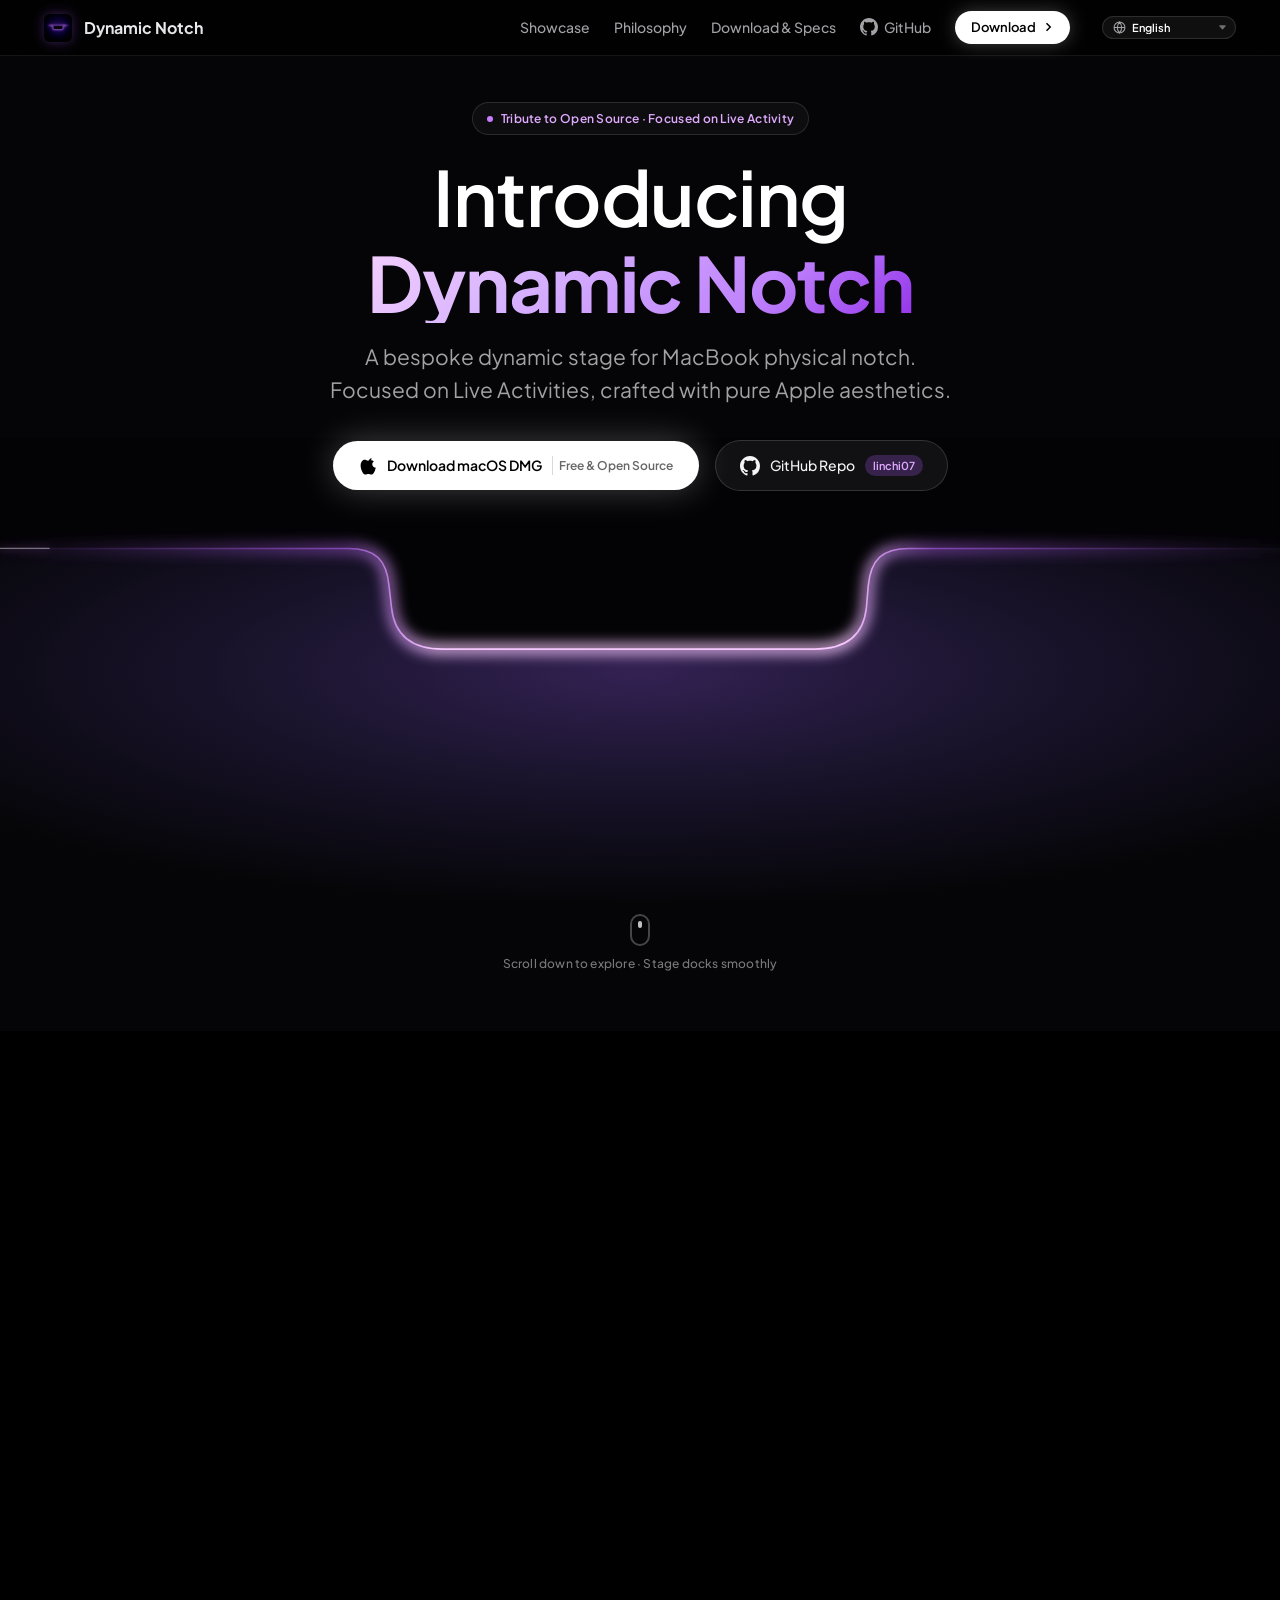
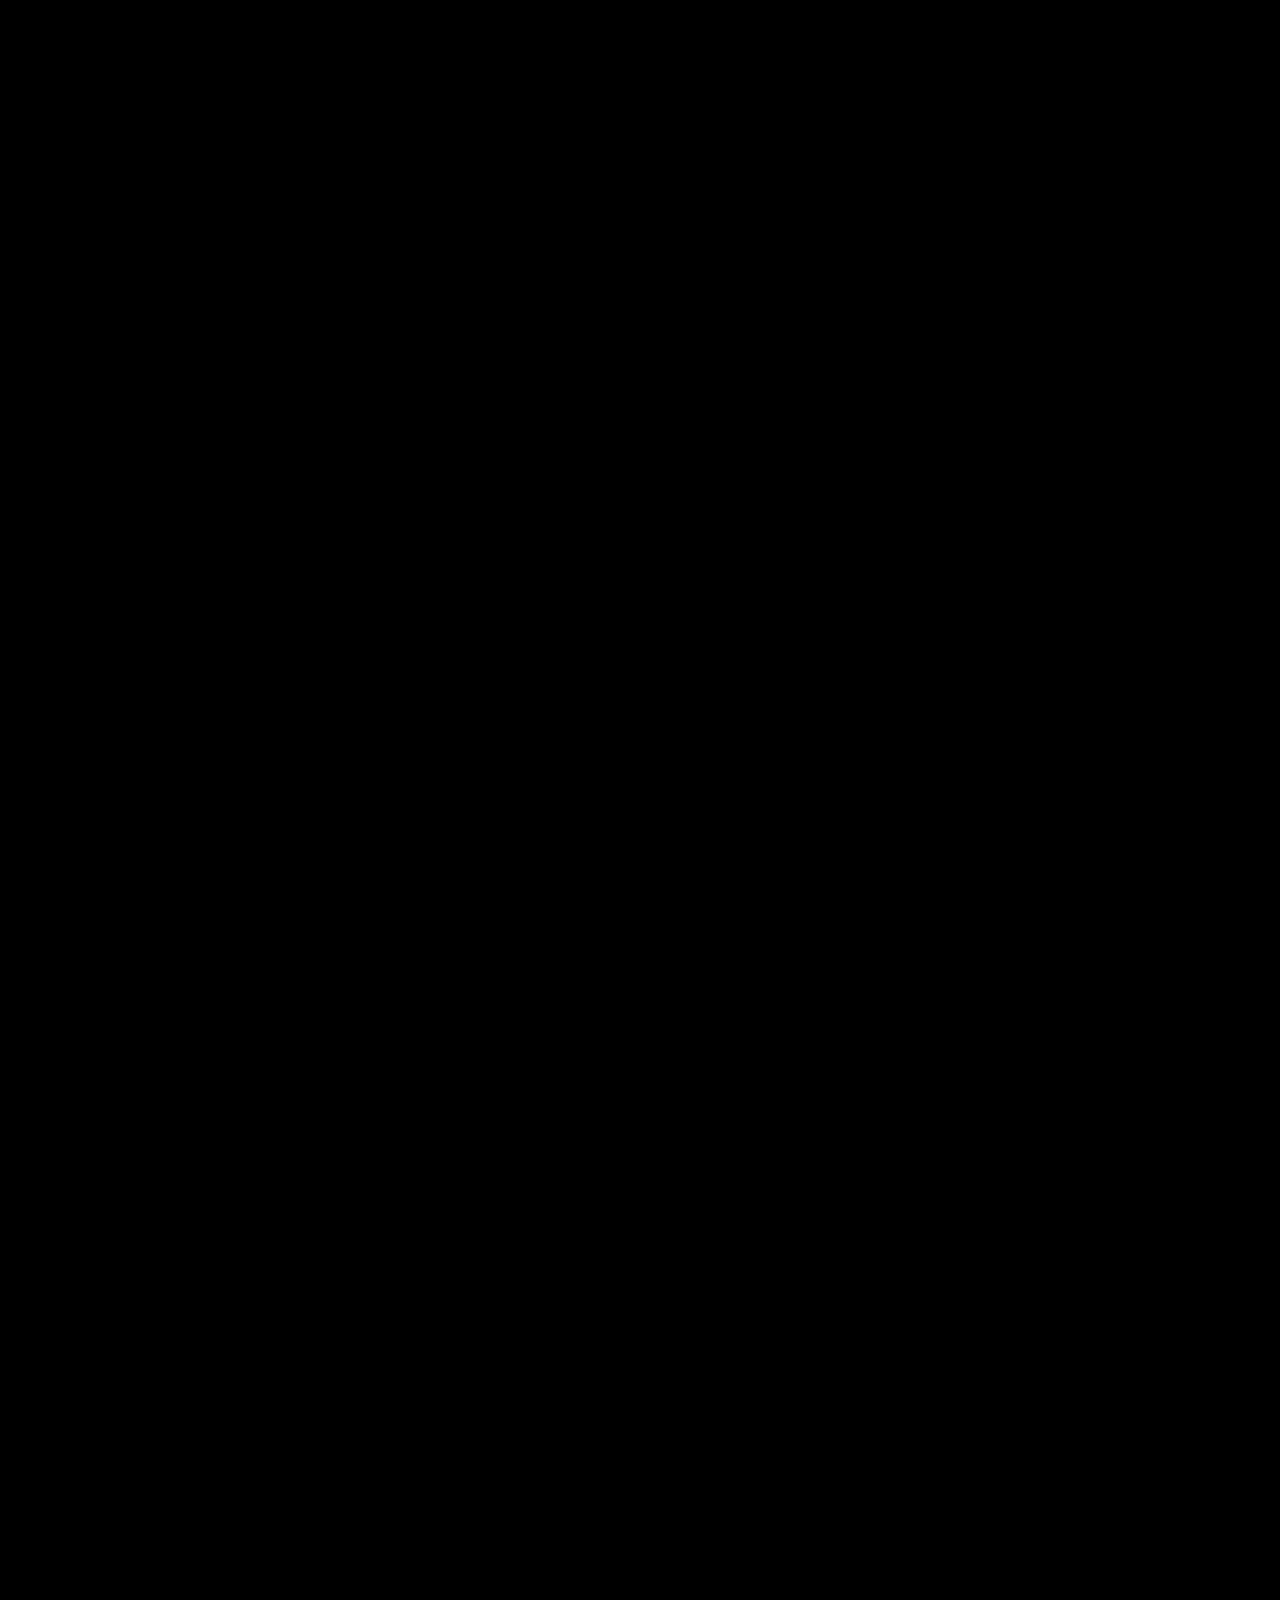
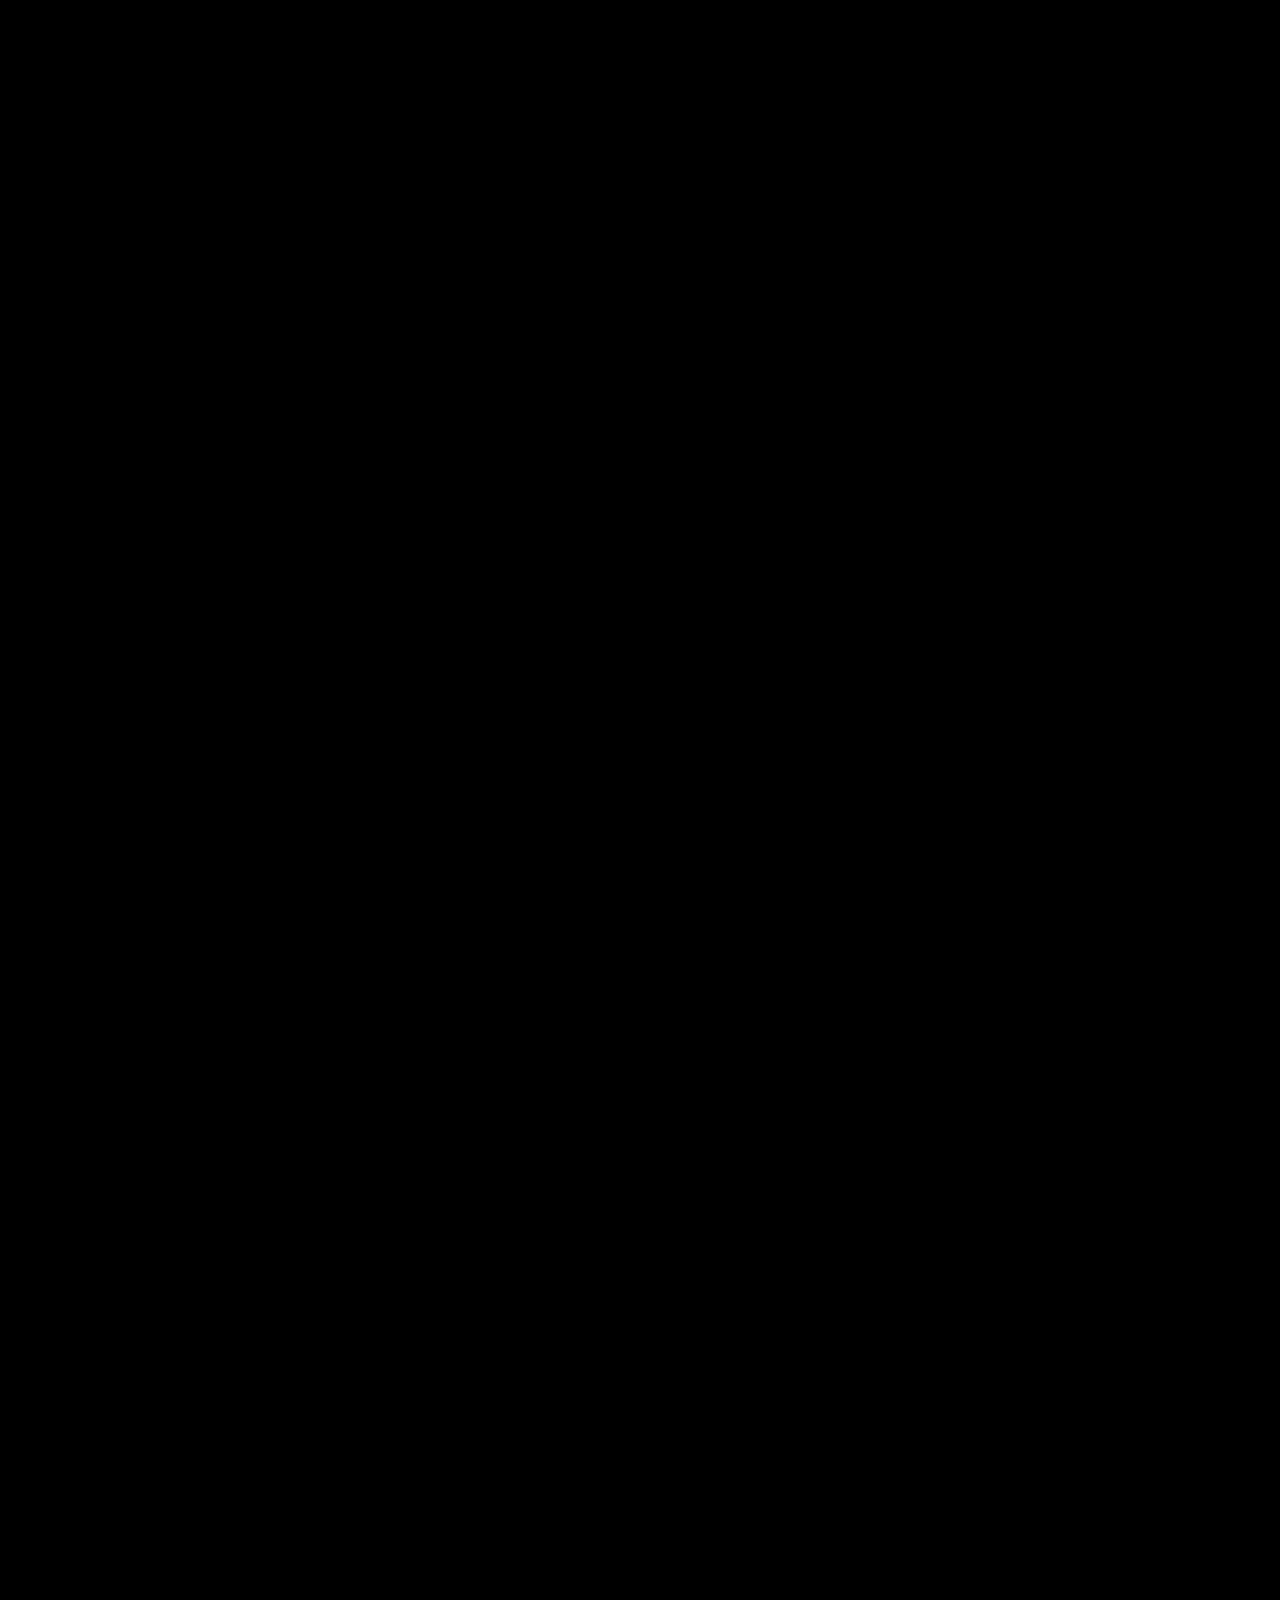
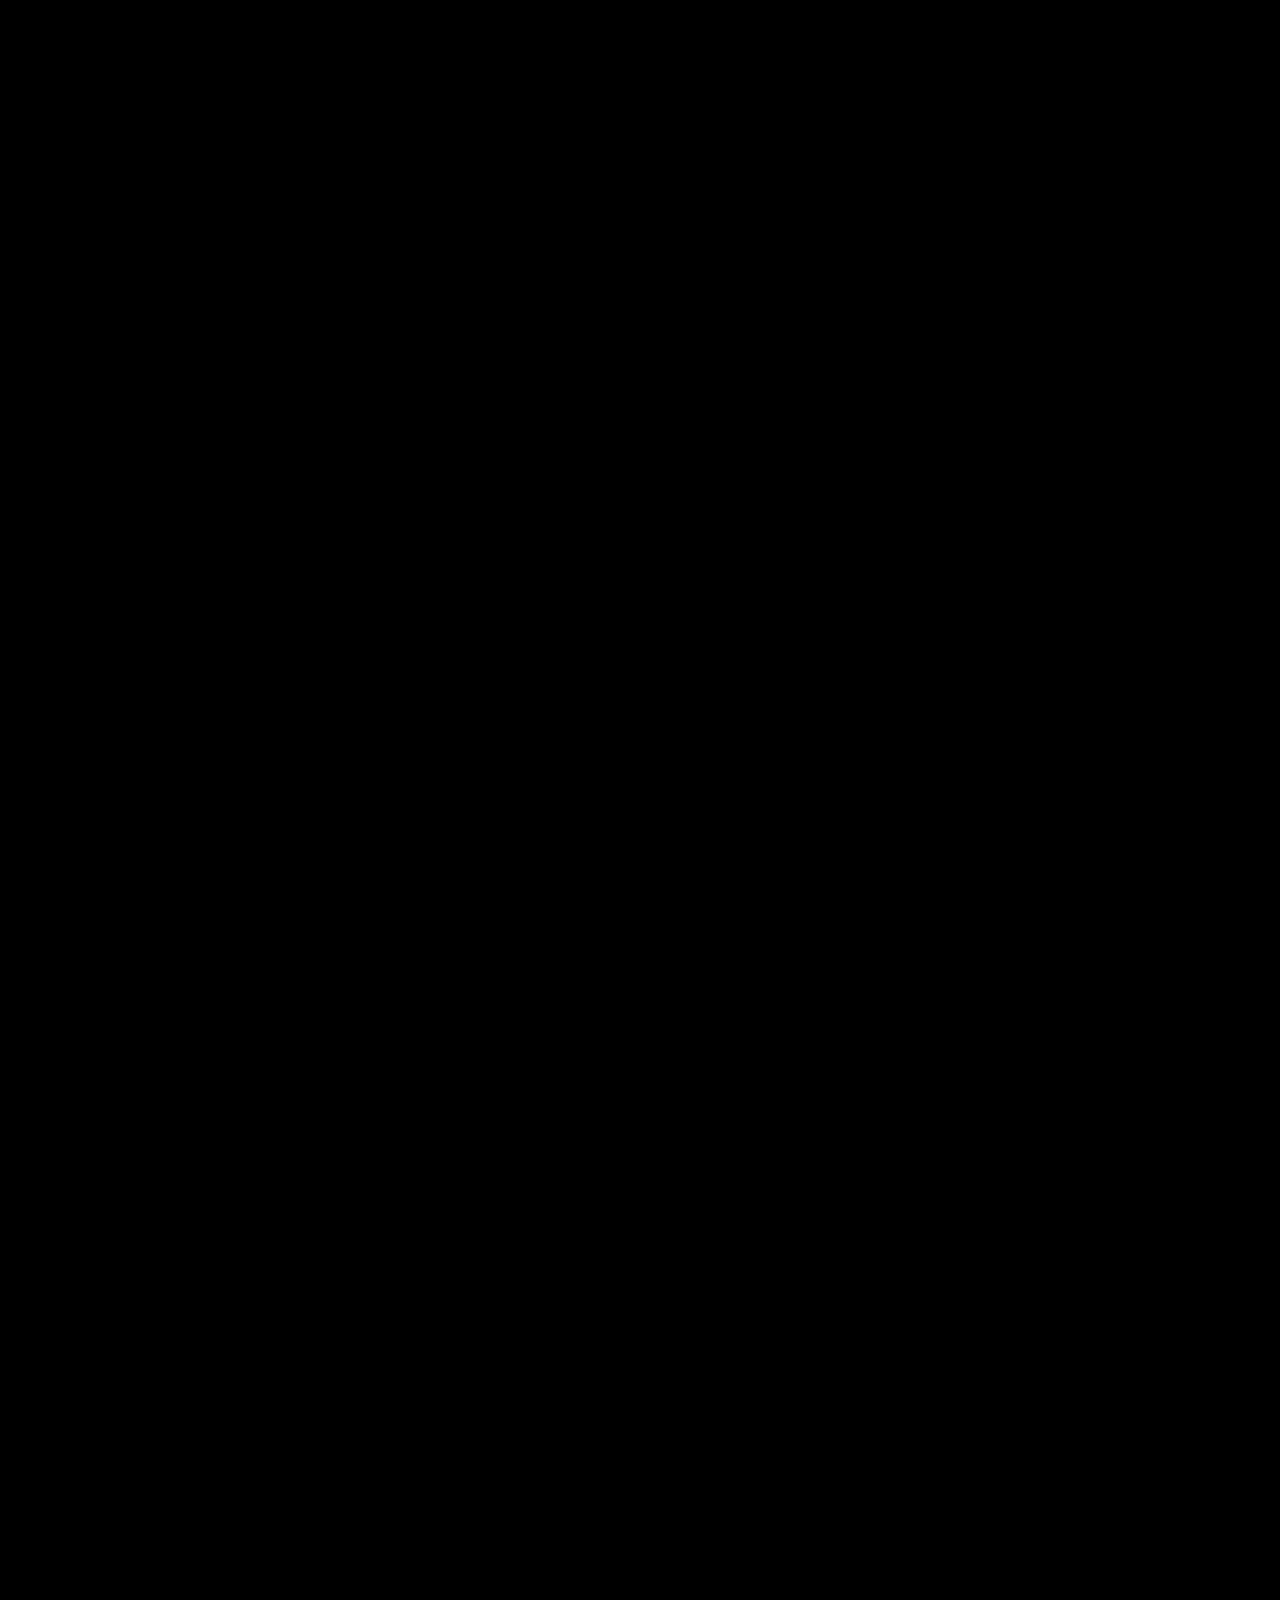
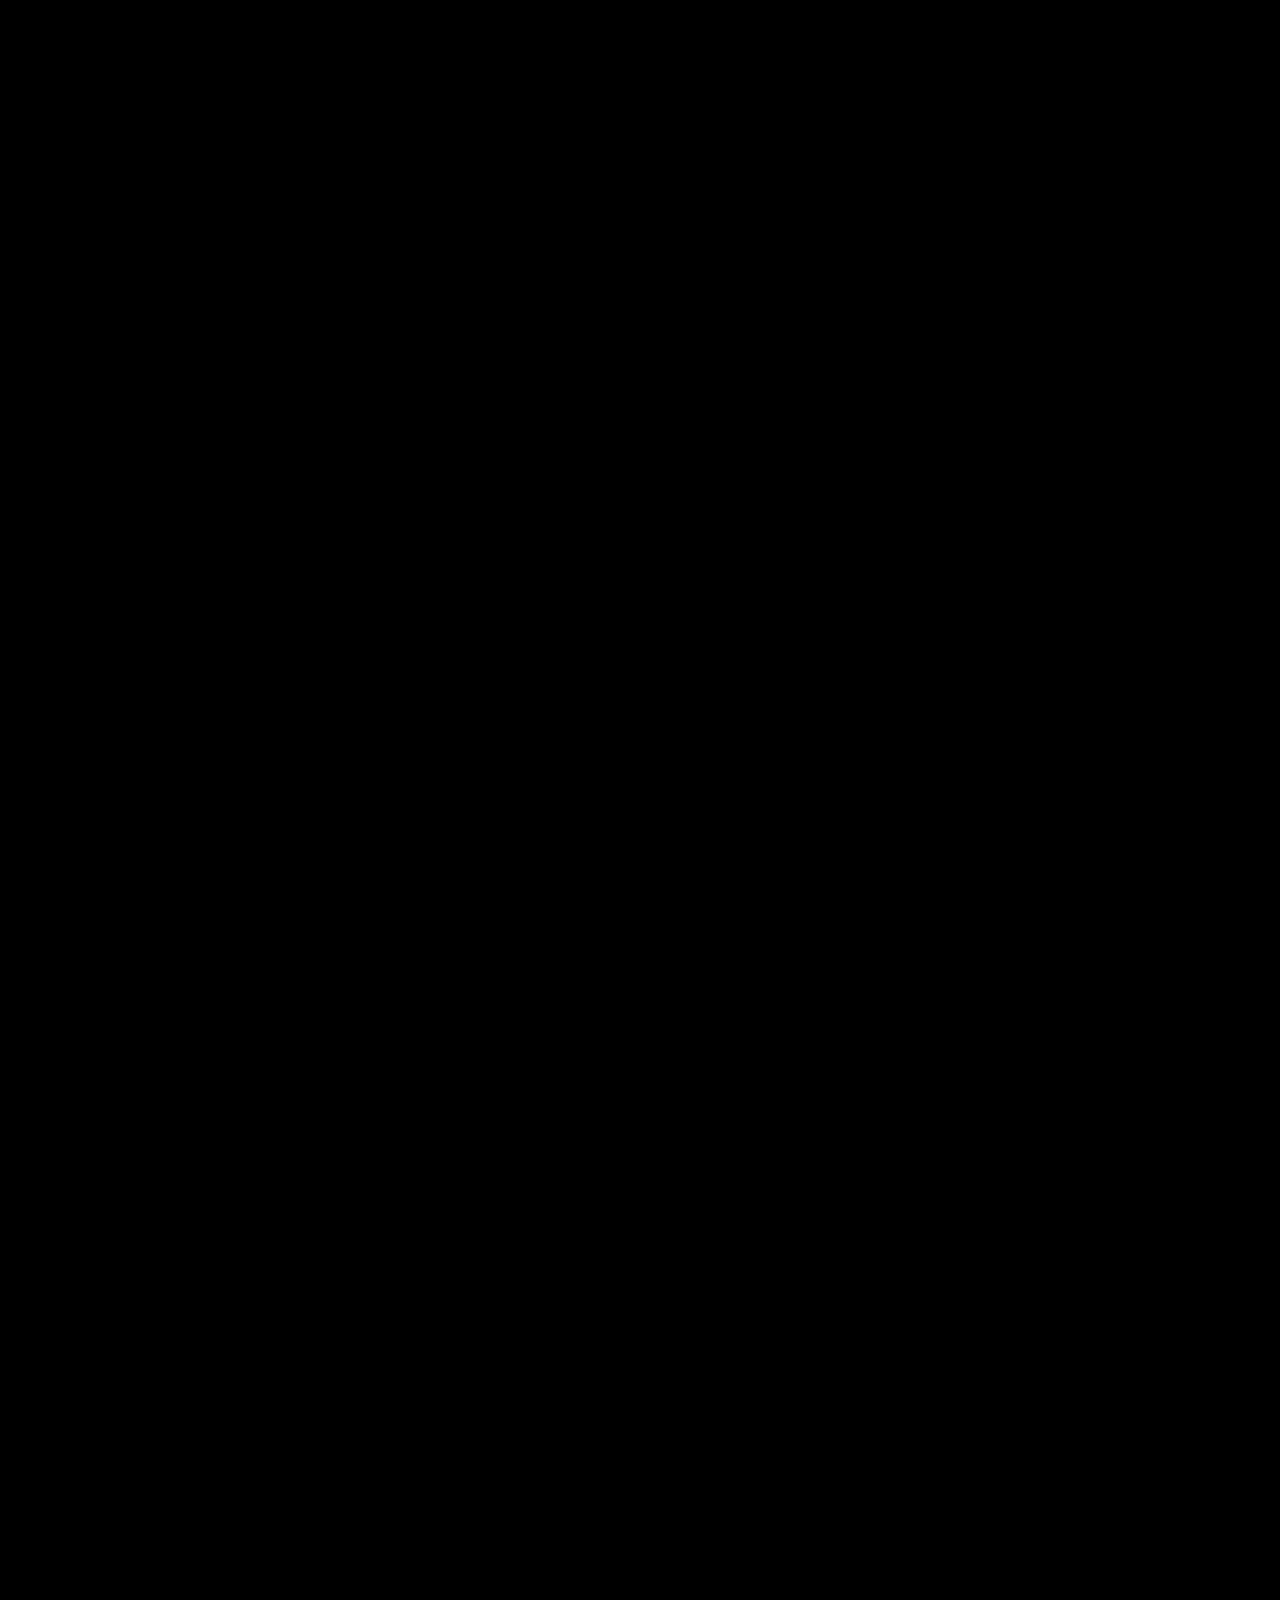
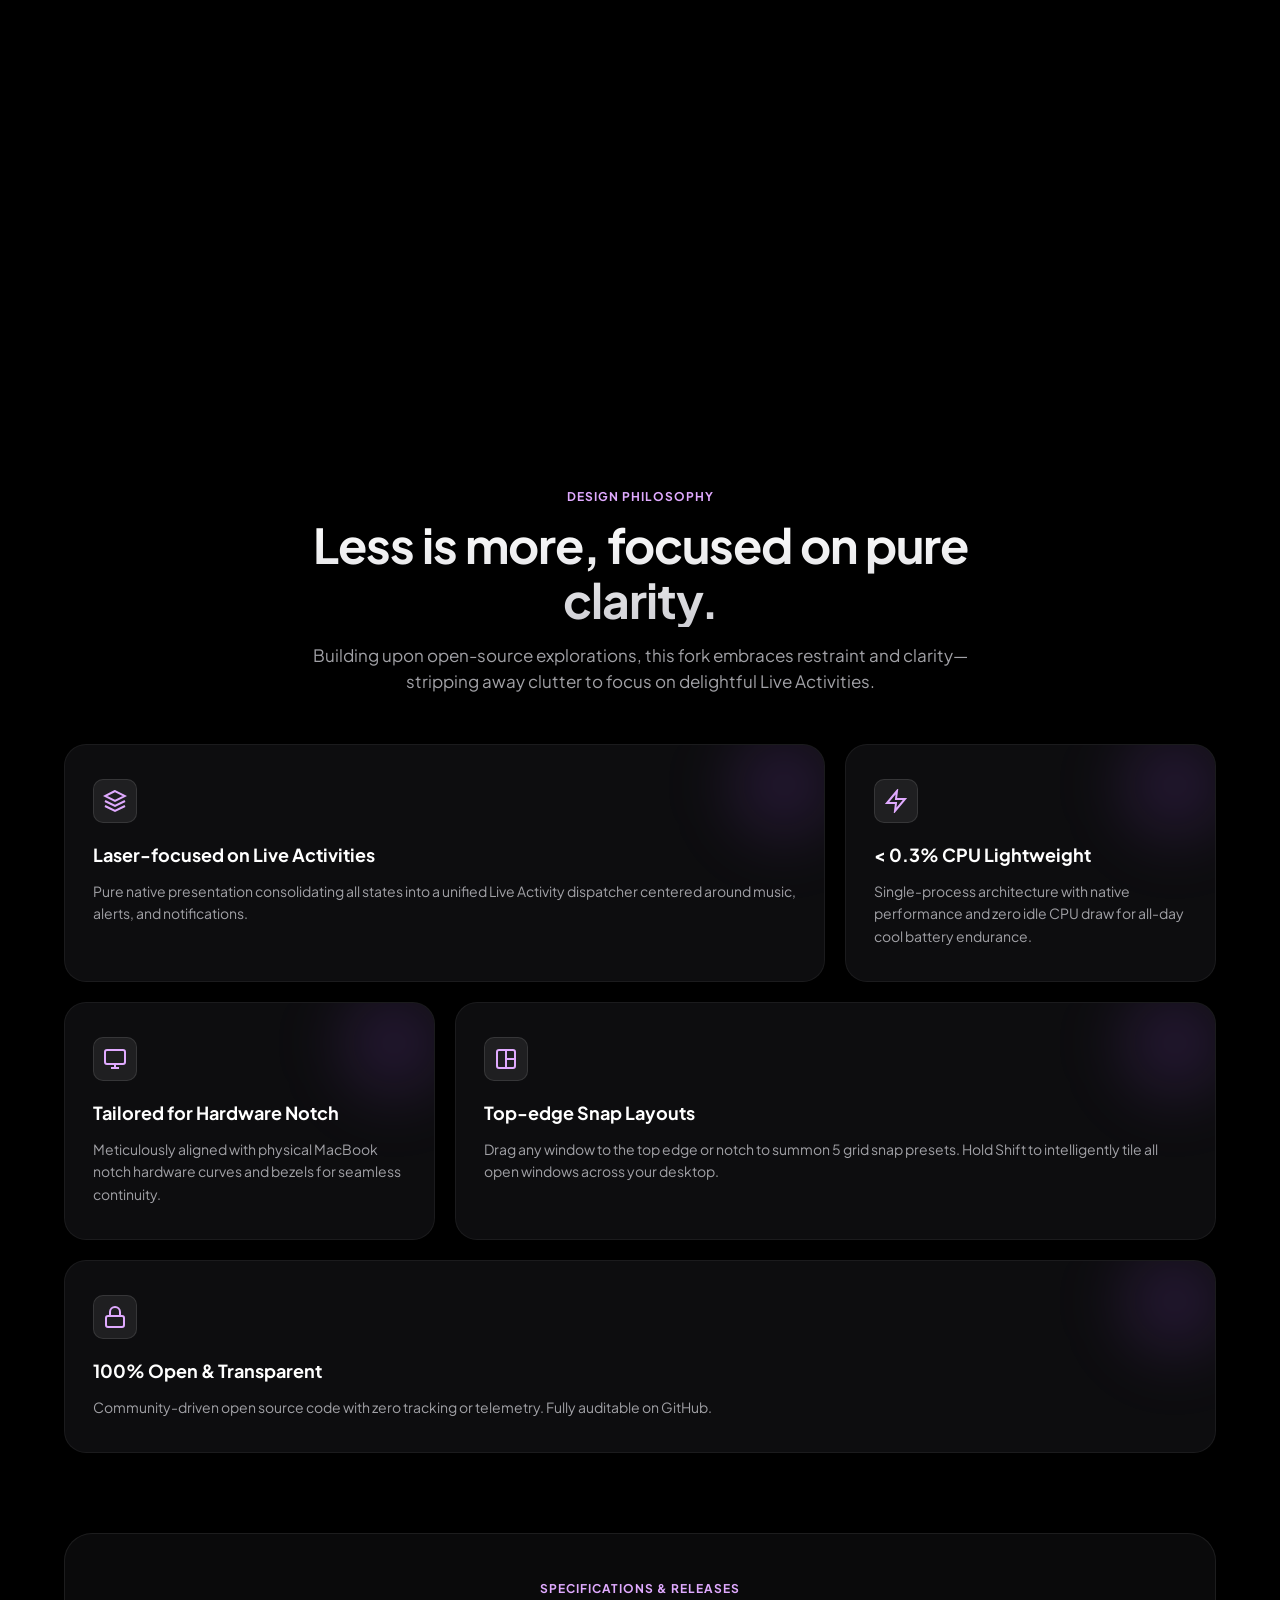
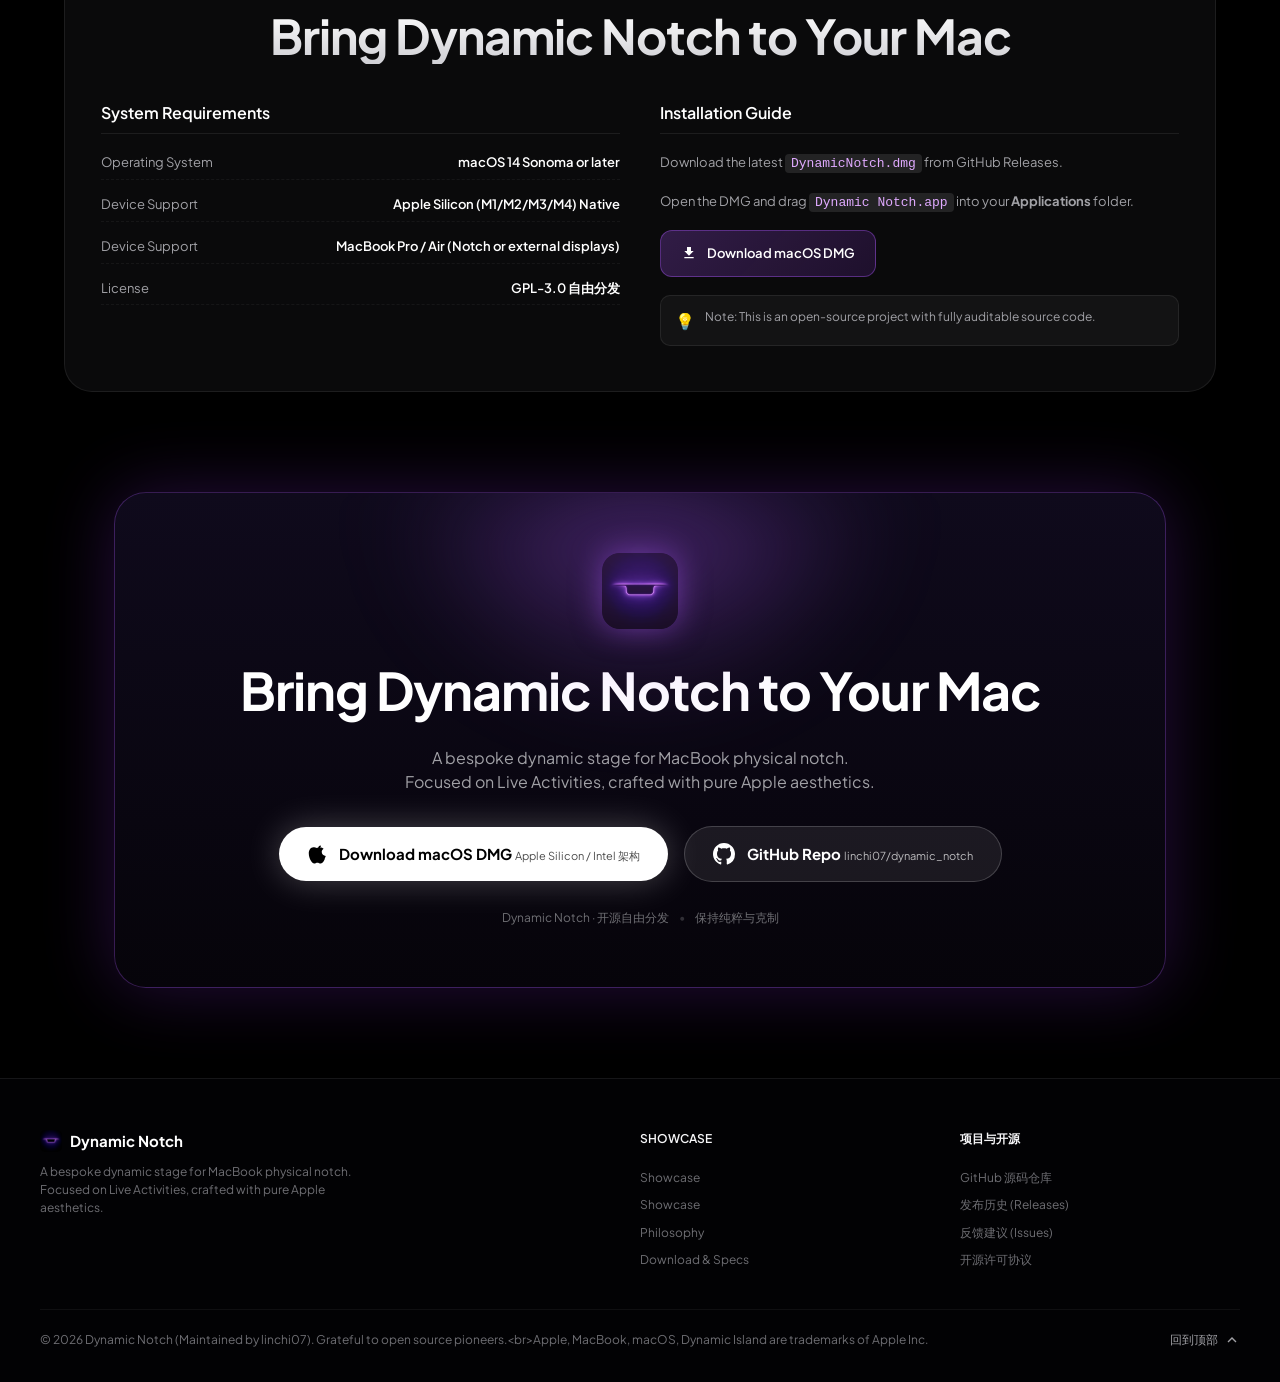
==== commit 3871dbdc: "chore(website): consolidate the site under website/ and drop Windows/SkyLight copy" ====
--- a/website/index.html
+++ b/website/index.html
@@ -386,7 +386,7 @@
                   </div>
                 </div>
 
-                <!-- Windows 风格顶边分屏悬浮选择器 (WindowSnapOverlayView: 5 种预设网格 + Shift 全局排布) -->
+                <!-- 顶边分屏悬浮选择器 (WindowSnapOverlayView: 5 种预设网格 + Shift 全局排布) -->
                 <div class="window-snap-overlay" id="windowSnapOverlay">
                   <div class="snap-overlay-header">
                     <div class="snap-mode-title">
@@ -444,7 +444,7 @@
               <div class="desktop-center-clock" id="desktopClock">09:41</div>
             </div>
 
-            <!-- 幽灵吸附对齐框 (WindowSnapGhostCanvasView: 磨砂玻璃替身飞行动画) -->
+            <!-- 幽灵吸附对齐框 (WindowSnapGhostCanvasView: 磨砂玻璃替身) -->
             <div class="ghost-snap-guide" id="ghostSnapGuide">
               <div class="ghost-window-canvas">
                 <div class="ghost-app-header">
@@ -734,20 +734,19 @@
           </ul>
         </article>
 
-        <!-- 场景 8: 移窗就范 · Windows 级分屏吸附 (Window Snap Layouts) -->
+        <!-- 场景 8: 移窗就范 · 顶边分屏吸附 (Window Snap Layouts) -->
         <article class="feature-story-card" data-trigger-state="snap" id="storySnap">
           <div class="story-badge-label">
             <span class="story-step-index">08</span>
-            <span class="story-category" data-i18n="stories.snap.category">WINDOWS-STYLE SNAP LAYOUTS</span>
+            <span class="story-category" data-i18n="stories.snap.category">TOP-EDGE SNAP LAYOUTS</span>
           </div>
           <h2 class="story-title" data-i18n-html="stories.snap.title">
             移窗就范，<br>
-            媲美 Windows 11 的灵动分屏。
+            灵动自如的顶边分屏。
           </h2>
           <p class="story-desc" data-i18n="stories.snap.desc">
             拖拽任意 macOS 窗口靠近刘海或屏幕顶边，瞬时唤出精致的磨砂分屏选择器。
             内置 5 种黄金比例布局预设，支持按住 Shift 一键智能排布桌面所有窗口。
-            更搭配独创的磨砂玻璃替身动画（Ghost Animator），位移归位丝滑流畅、告别原生闪烁。
           </p>
           <ul class="feature-points-list">
             <li>
@@ -761,12 +760,6 @@
                 <path fill-rule="evenodd" d="M16.707 5.293a1 1 0 010 1.414l-8 8a1 1 0 01-1.414 0l-4-4a1 1 0 011.414-1.414L8 12.586l7.293-7.293a1 1 0 011.414 0z" clip-rule="evenodd"/>
               </svg>
               <span data-i18n="stories.snap.p2">Shift 智能排布：按住 Shift 键松手，一键将当前桌面所有窗口自动平铺归位</span>
-            </li>
-            <li>
-              <svg class="check-svg" viewBox="0 0 20 20" fill="currentColor">
-                <path fill-rule="evenodd" d="M16.707 5.293a1 1 0 010 1.414l-8 8a1 1 0 01-1.414 0l-4-4a1 1 0 011.414-1.414L8 12.586l7.293-7.293a1 1 0 011.414 0z" clip-rule="evenodd"/>
-              </svg>
-              <span data-i18n="stories.snap.p3">毛玻璃替身动画：SkyLight 深度合成与弹簧物理曲线，无缝 Cross-fade 告别系统重绘闪烁</span>
             </li>
           </ul>
         </article>
@@ -842,9 +835,9 @@
               <line x1="12" y1="12" x2="21" y2="12"></line>
             </svg>
           </div>
-          <h3 class="bento-title" data-i18n="bento.cardSnapTitle">Windows 风格窗口吸附 · Snap Layouts</h3>
+          <h3 class="bento-title" data-i18n="bento.cardSnapTitle">顶边窗口吸附 · Snap Layouts</h3>
           <p class="bento-desc" data-i18n="bento.cardSnapDesc">
-            拖拽任意窗口靠近刘海或屏幕顶边，瞬时唤出 5 款预设分屏网格。按住 Shift 键更可一键将桌面所有窗口智能排布。独创毛玻璃替身飞行动画（Frosted Glass Ghost Animator），位移丝滑不闪烁。
+            拖拽任意窗口靠近刘海或屏幕顶边，瞬时唤出 5 款预设分屏网格。按住 Shift 键更可一键将桌面所有窗口智能排布。
           </p>
         </div>
       </div>
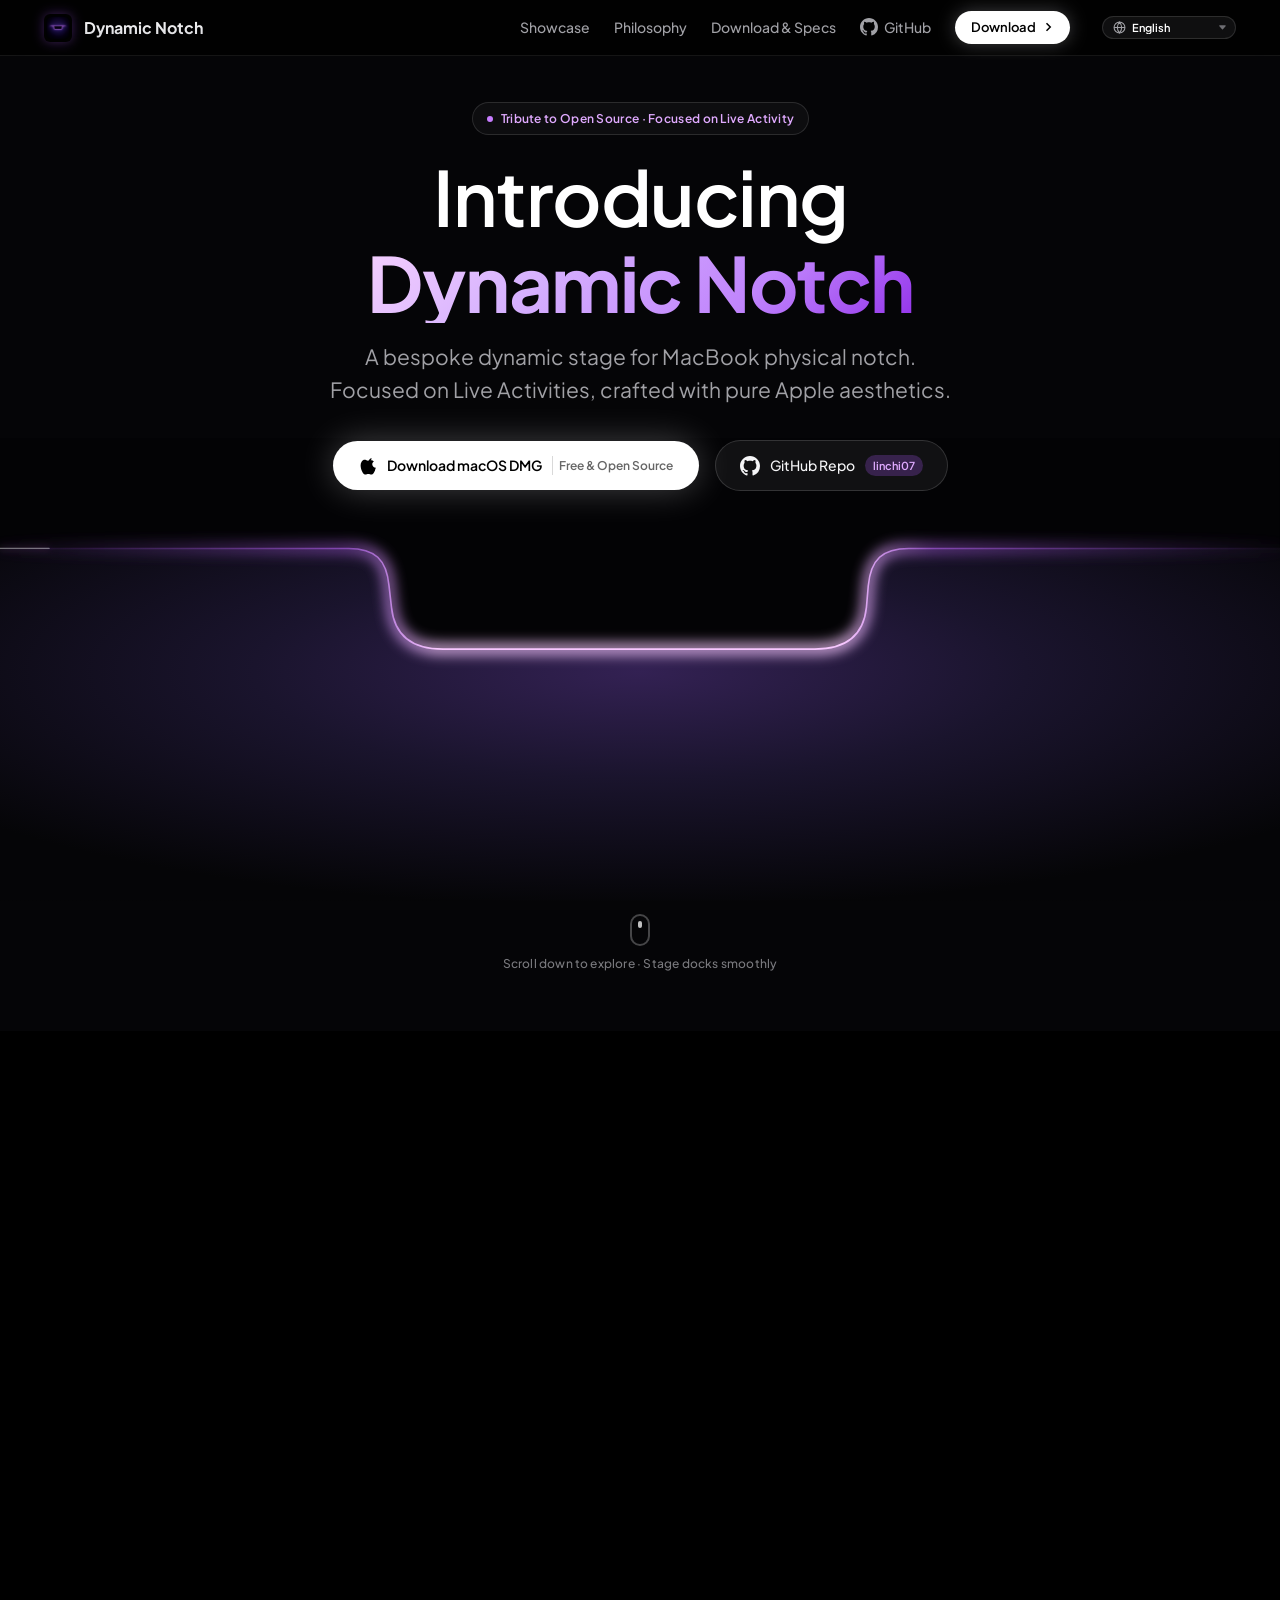
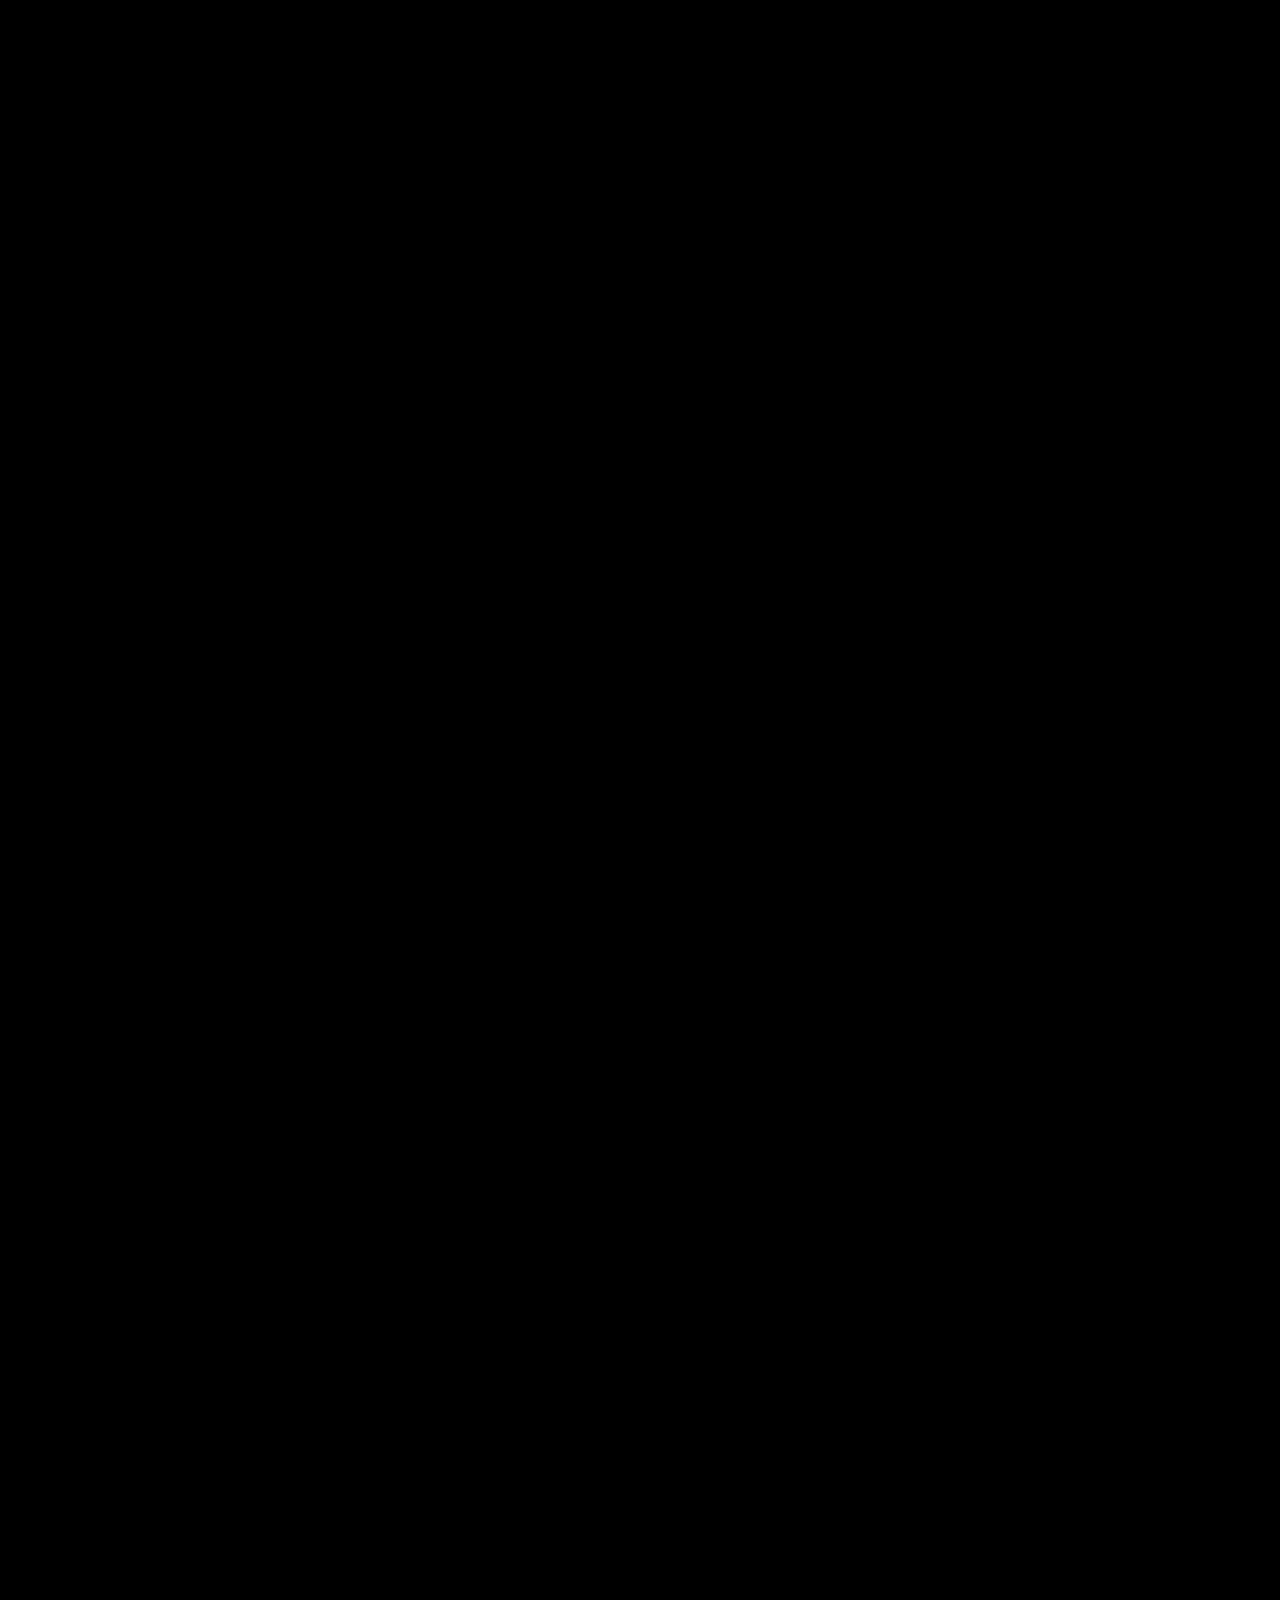
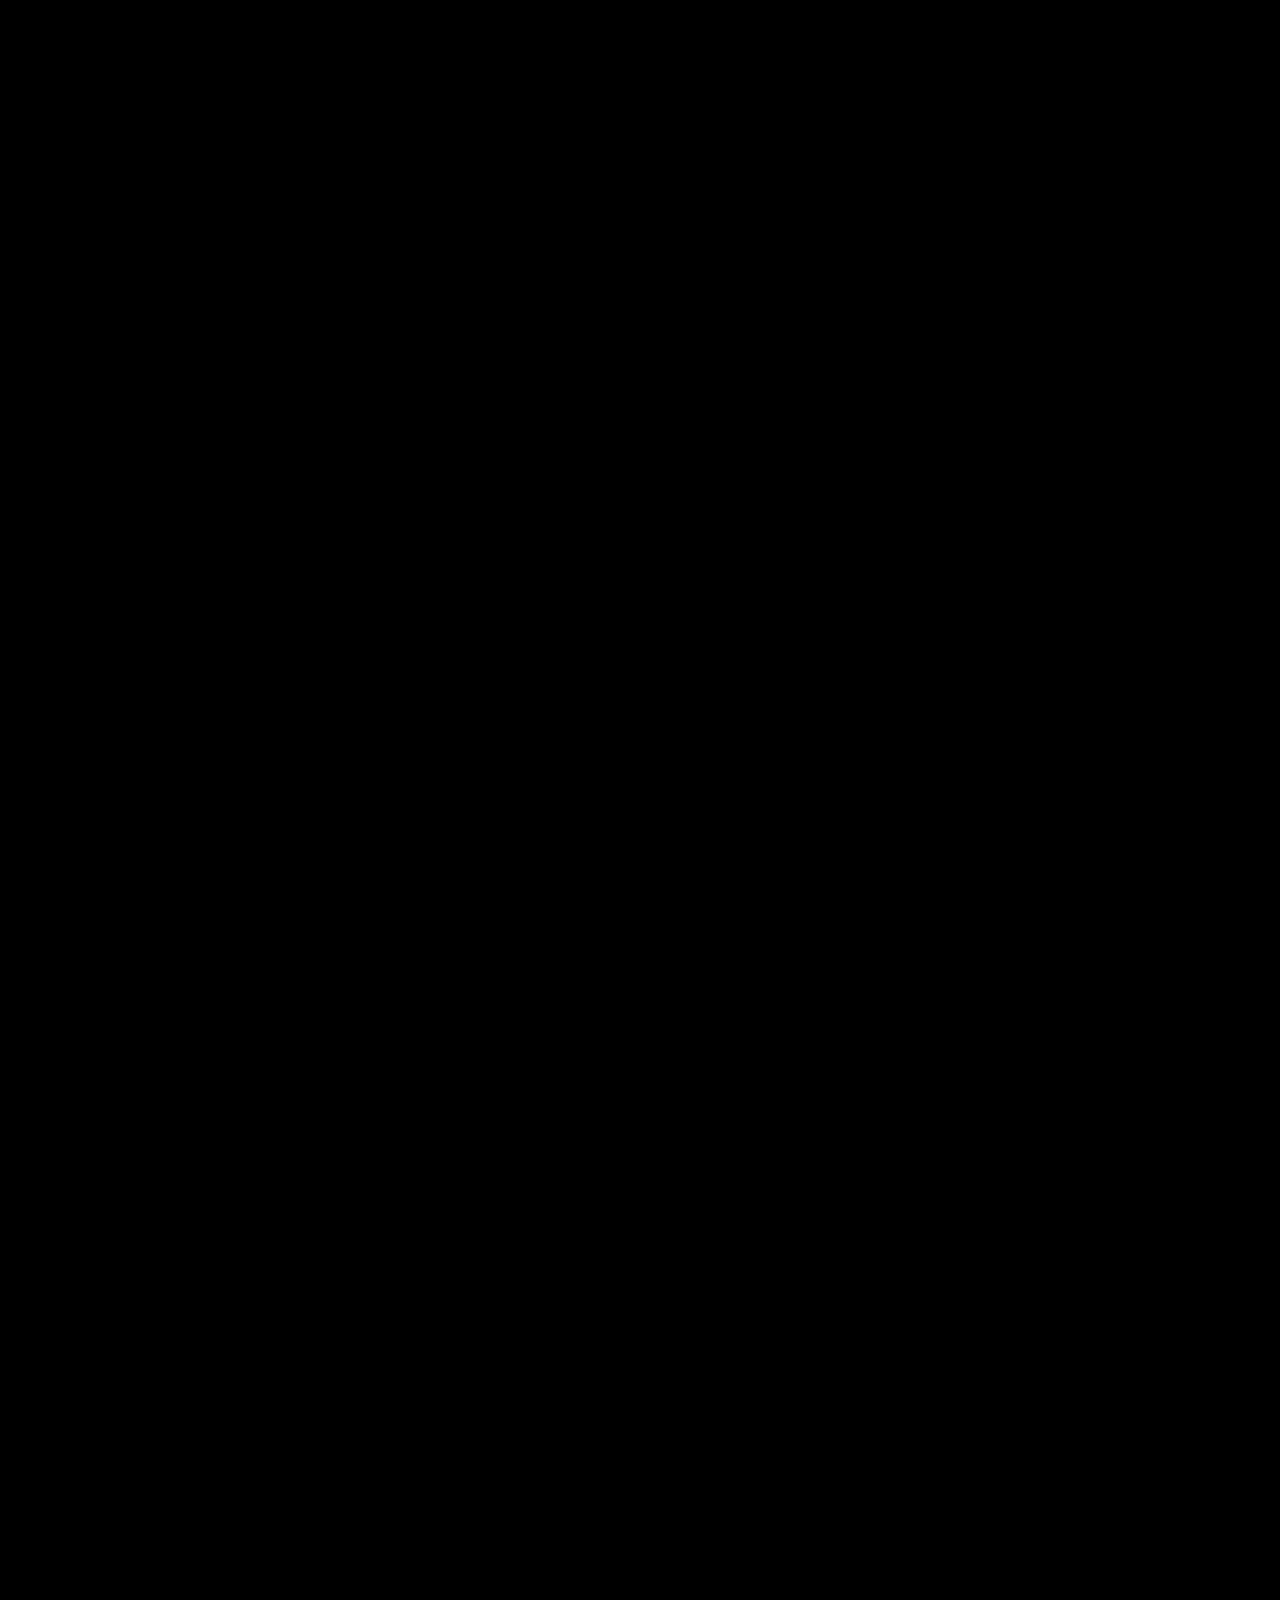
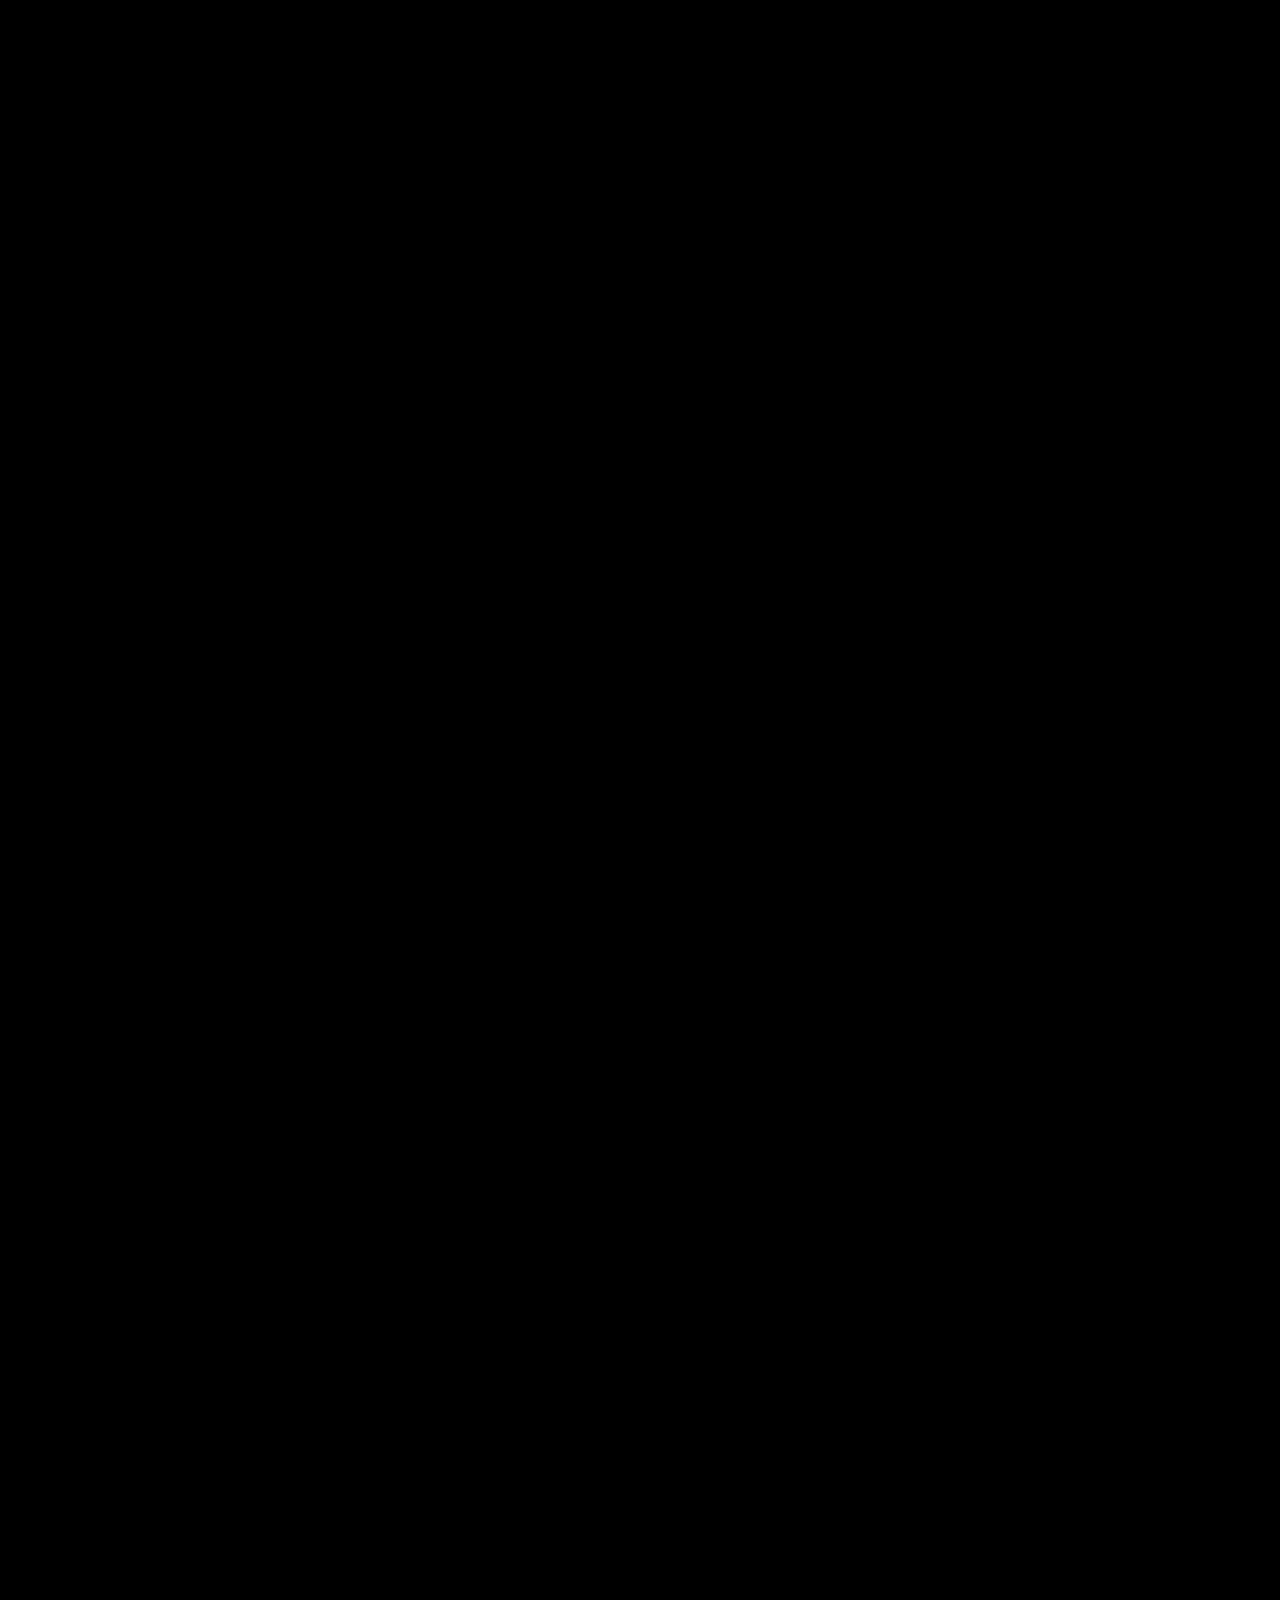
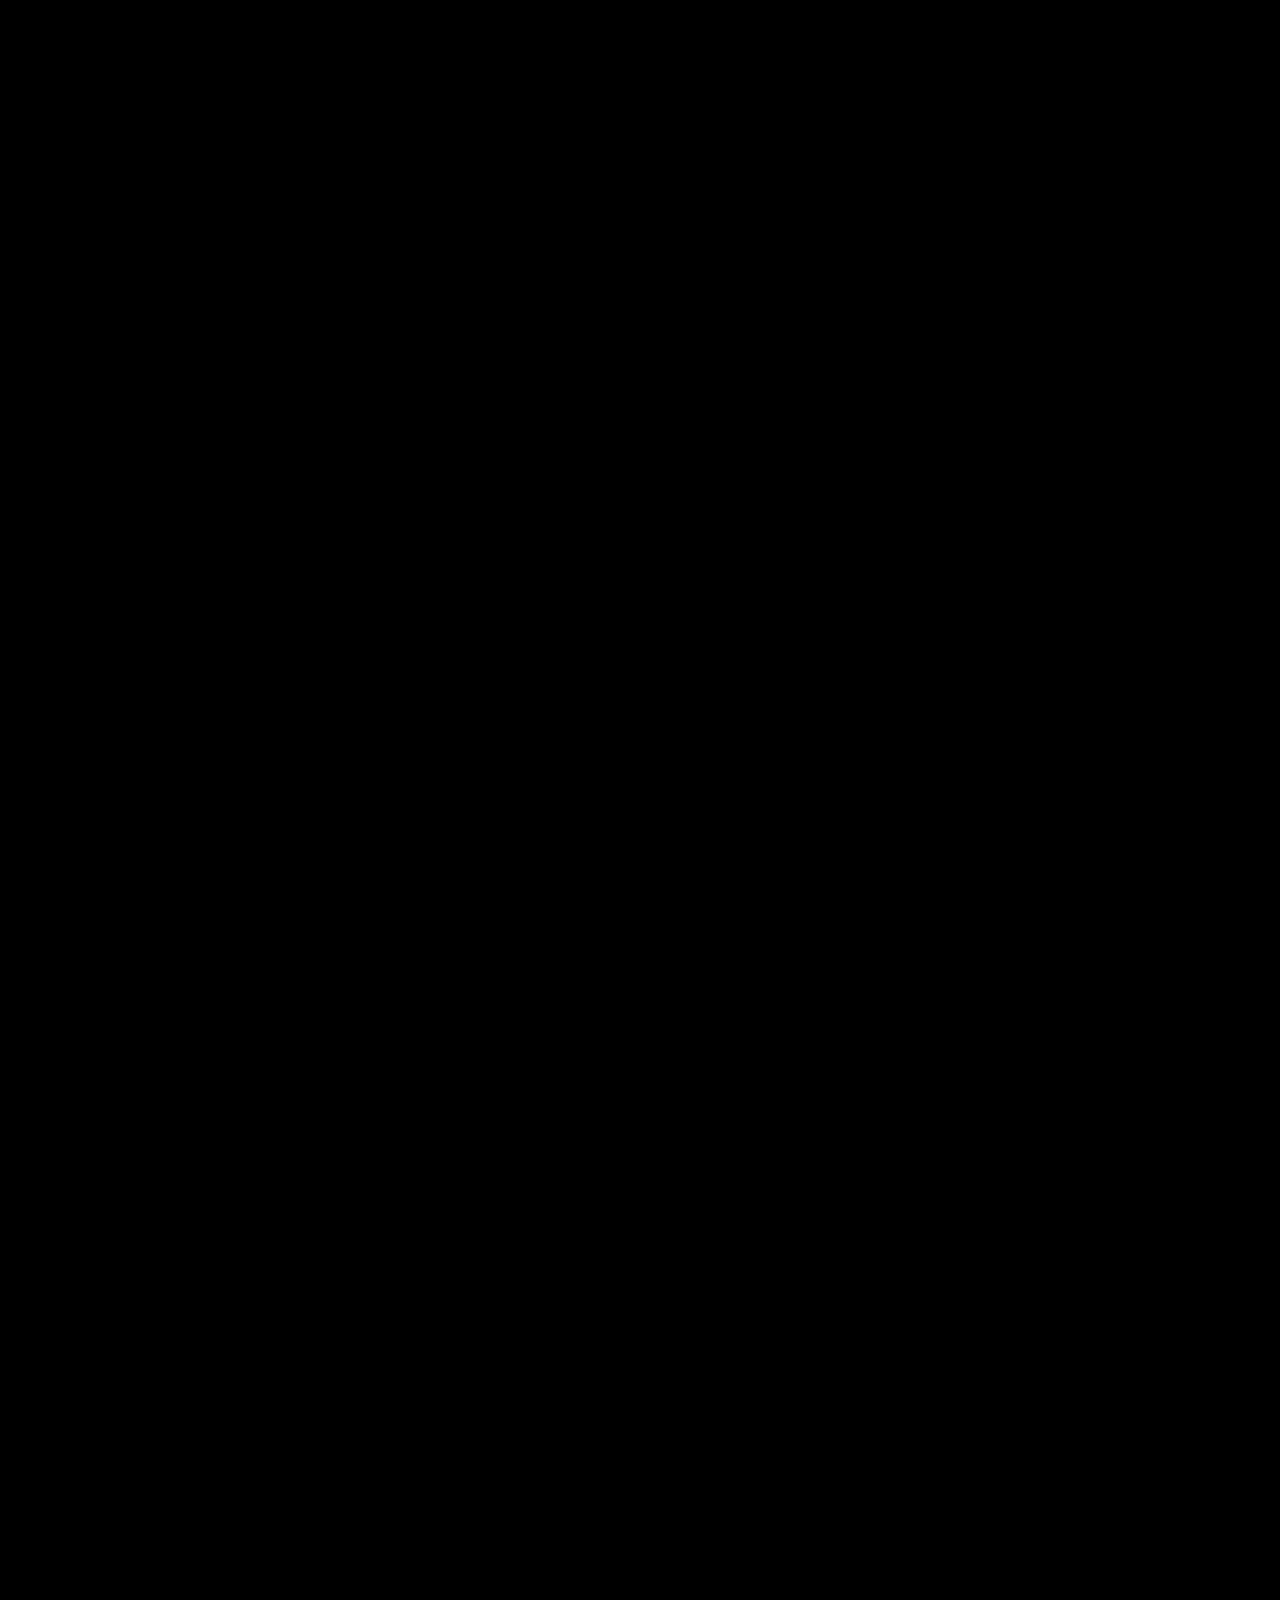
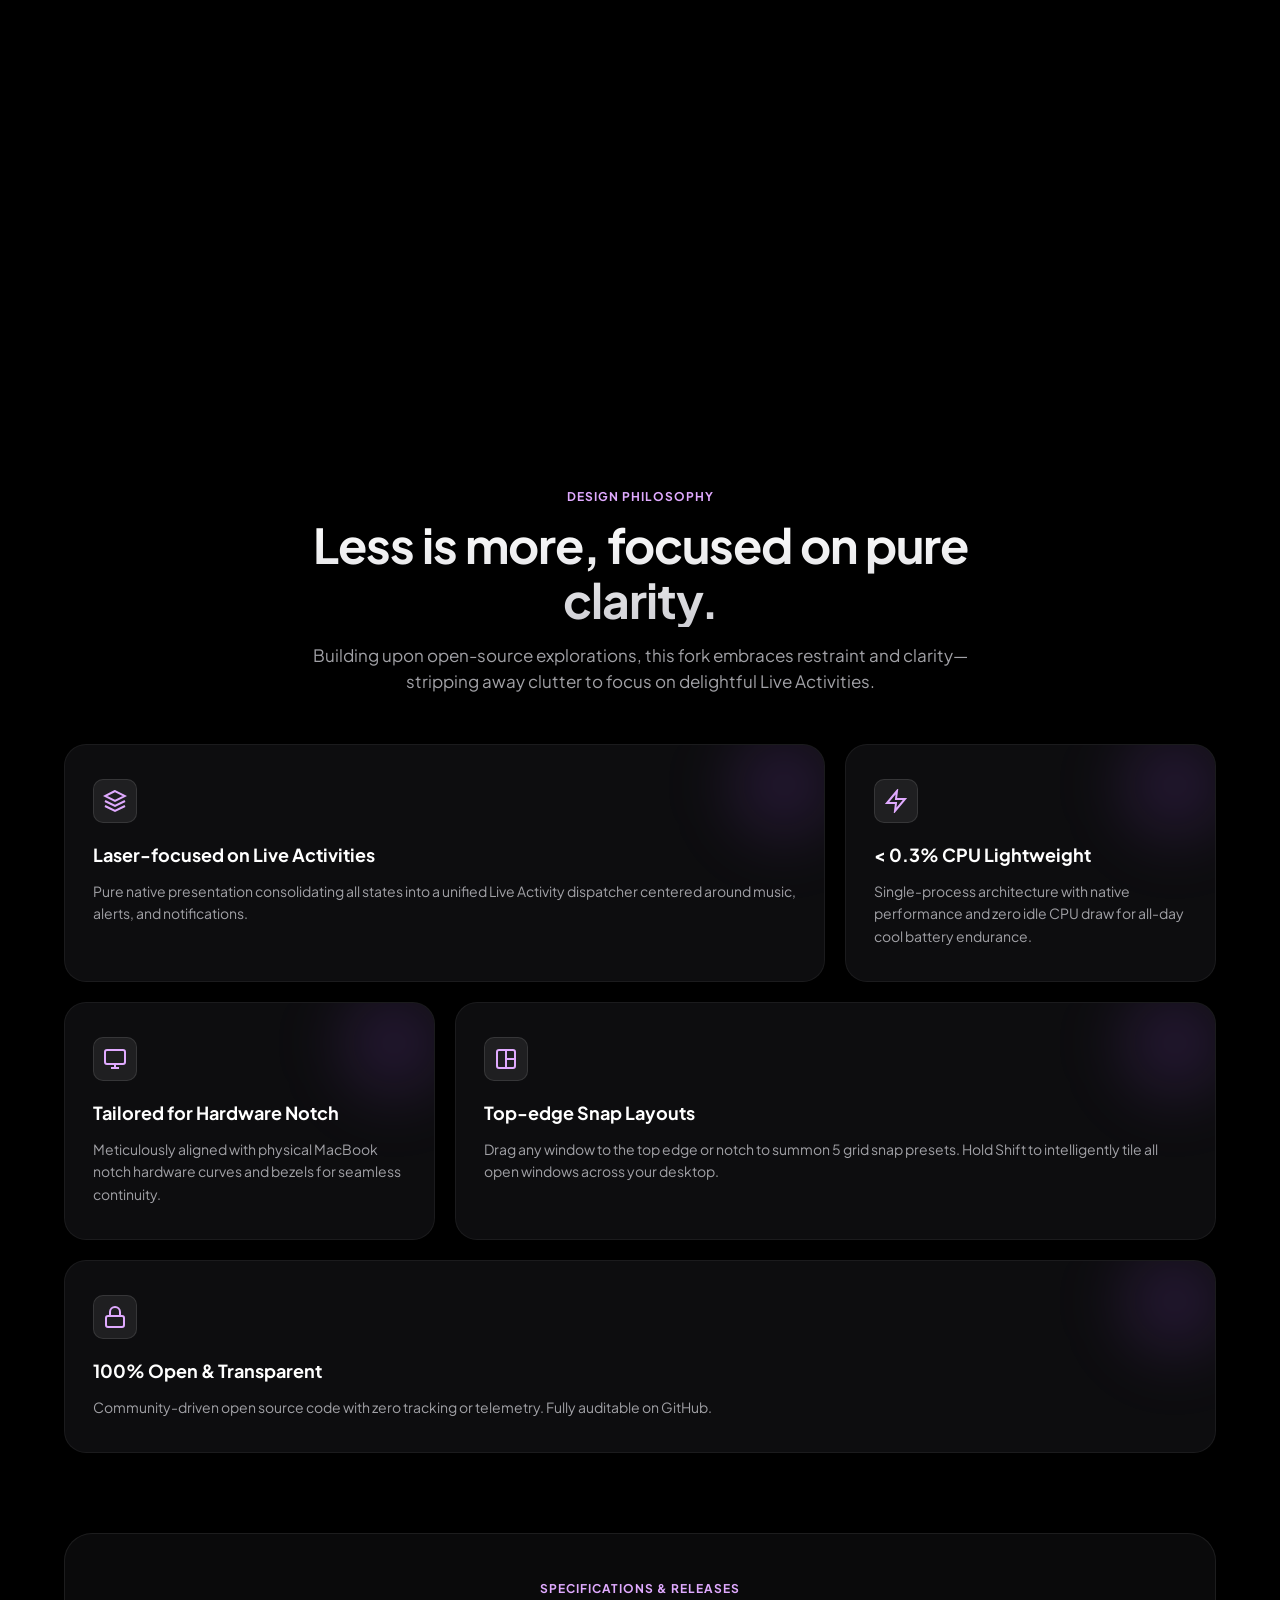
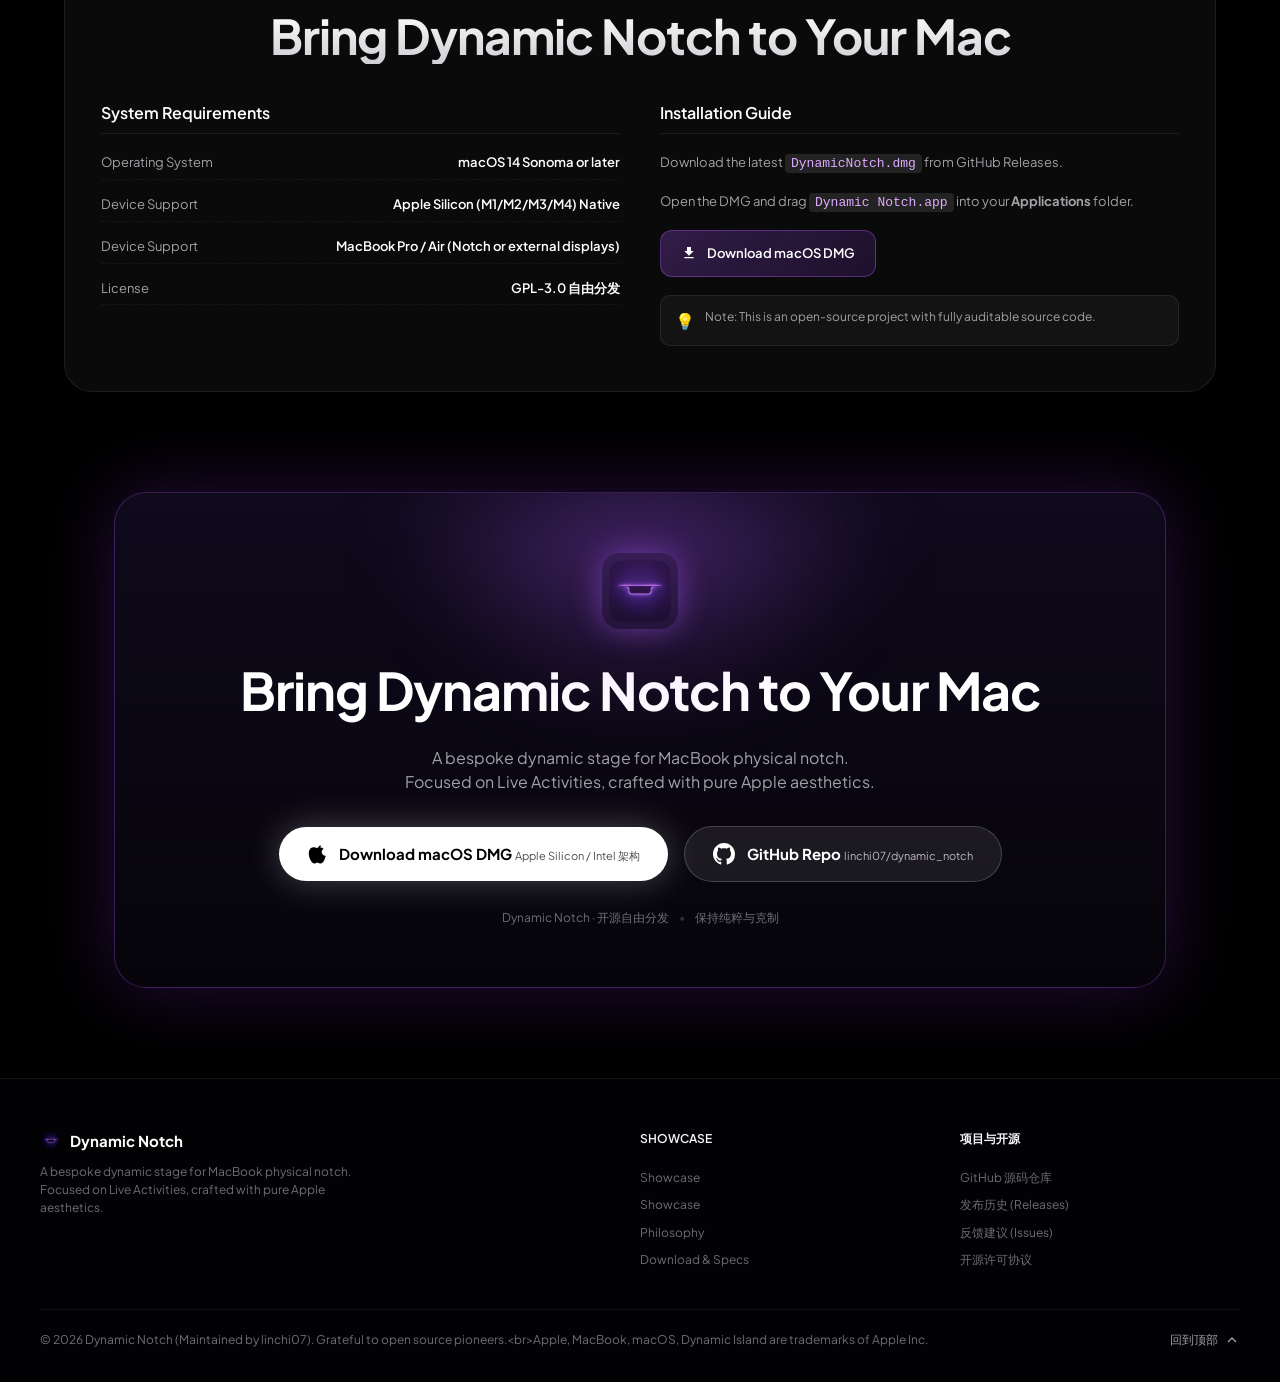
==== commit 1fc89d14: "网站修一修" ====
--- a/website/index.html
+++ b/website/index.html
@@ -31,7 +31,7 @@
           </svg>
           <span>GitHub</span>
         </a>
-        <a href="https://github.com/linchi07/dynamic_notch/releases/latest" target="_blank" rel="noreferrer" class="nav-btn-primary">
+        <a href="download.html" class="nav-btn-primary">
           <span data-i18n="nav.download">下载体验</span>
           <svg class="icon-arrow" viewBox="0 0 16 16" width="12" height="12" fill="none" stroke="currentColor" stroke-width="2">
             <path d="M6 3l5 5-5 5"/>
@@ -89,7 +89,7 @@
       </p>
 
       <div class="hero-actions">
-        <a href="https://github.com/linchi07/dynamic_notch/releases/latest" target="_blank" rel="noreferrer" class="btn-download">
+        <a href="download.html" class="btn-download">
           <svg class="apple-logo-svg" viewBox="0 0 170 170" width="18" height="18" fill="currentColor">
             <path d="M150.37 130.25c-2.45 5.66-5.35 10.87-8.71 15.66-4.58 6.53-8.33 11.05-11.22 13.56-4.48 4.12-9.28 6.23-14.42 6.35-3.69 0-8.14-1.05-13.32-3.18-5.19-2.12-9.97-3.17-14.34-3.17-4.58 0-9.49 1.05-14.75 3.17-5.26 2.13-9.5 3.24-12.74 3.35-4.35.13-9.16-1.9-14.42-6.08-3.69-3.08-7.7-7.94-12.04-14.58-6.19-9.5-10.96-20.46-14.3-32.88-3.35-12.42-5.02-23.77-5.02-34.05 0-14.93 3.65-27.17 10.95-36.71 7.3-9.54 16.51-14.44 27.63-14.7 4.9.12 10.42 1.34 16.56 3.67 6.13 2.33 10.22 3.56 12.27 3.69 1.76-.13 5.92-1.38 12.49-3.75 6.57-2.37 12.01-3.48 16.33-3.33 12.46.68 22.42 5.37 29.89 14.07-10.89 6.64-16.22 15.63-16 26.98.22 8.93 3.65 16.48 10.29 22.65 6.64 6.17 14.61 9.87 23.91 11.1-2.22 6.84-4.8 13.43-7.73 19.78zm-31.52-117.84c.11 2.39-.42 5.02-1.6 7.89-1.18 2.87-2.88 5.6-5.1 8.2-2.6 3.03-5.59 5.4-8.97 7.12-3.38 1.72-6.52 2.76-9.42 3.12-.33-2.17-.18-4.52.45-7.05.63-2.53 1.95-5.22 3.96-8.07 2.22-3.15 4.97-5.74 8.25-7.78 3.28-2.04 6.99-3.23 11.13-3.57.43.04.86.09 1.3.14z"/>
           </svg>
@@ -902,7 +902,7 @@
           </p>
 
           <div class="direct-download-action-box">
-            <a href="https://github.com/linchi07/dynamic_notch/releases/latest" target="_blank" rel="noreferrer" class="btn-direct-dmg">
+            <a href="download.html" class="btn-direct-dmg">
               <svg viewBox="0 0 24 24" width="16" height="16" fill="currentColor">
                 <path d="M19 9h-4V3H9v6H5l7 7 7-7zM5 18v2h14v-2H5z"/>
               </svg>
@@ -935,7 +935,7 @@
       </p>
 
       <div class="cta-buttons-group">
-        <a href="https://github.com/linchi07/dynamic_notch/releases/latest" target="_blank" rel="noreferrer" class="cta-btn cta-btn-primary">
+        <a href="download.html" class="cta-btn cta-btn-primary">
           <svg class="apple-logo-svg" viewBox="0 0 170 170" width="20" height="20" fill="currentColor">
             <path d="M150.37 130.25c-2.45 5.66-5.35 10.87-8.71 15.66-4.58 6.53-8.33 11.05-11.22 13.56-4.48 4.12-9.28 6.23-14.42 6.35-3.69 0-8.14-1.05-13.32-3.18-5.19-2.12-9.97-3.17-14.34-3.17-4.58 0-9.49 1.05-14.75 3.17-5.26 2.13-9.5 3.24-12.74 3.35-4.35.13-9.16-1.9-14.42-6.08-3.69-3.08-7.7-7.94-12.04-14.58-6.19-9.5-10.96-20.46-14.3-32.88-3.35-12.42-5.02-23.77-5.02-34.05 0-14.93 3.65-27.17 10.95-36.71 7.3-9.54 16.51-14.44 27.63-14.7 4.9.12 10.42 1.34 16.56 3.67 6.13 2.33 10.22 3.56 12.27 3.69 1.76-.13 5.92-1.38 12.49-3.75 6.57-2.37 12.01-3.48 16.33-3.33 12.46.68 22.42 5.37 29.89 14.07-10.89 6.64-16.22 15.63-16 26.98.22 8.93 3.65 16.48 10.29 22.65 6.64 6.17 14.61 9.87 23.91 11.1-2.22 6.84-4.8 13.43-7.73 19.78zm-31.52-117.84c.11 2.39-.42 5.02-1.6 7.89-1.18 2.87-2.88 5.6-5.1 8.2-2.6 3.03-5.59 5.4-8.97 7.12-3.38 1.72-6.52 2.76-9.42 3.12-.33-2.17-.18-4.52.45-7.05.63-2.53 1.95-5.22 3.96-8.07 2.22-3.15 4.97-5.74 8.25-7.78 3.28-2.04 6.99-3.23 11.13-3.57.43.04.86.09 1.3.14z"/>
           </svg>
--- a/website/style.css
+++ b/website/style.css
@@ -2420,3 +2420,280 @@
   .hero-content,
   .story-scroll-col { will-change: auto; }
 }
+
+/* --------------------------------------------------------------------------
+   Download Page 专属样式
+   -------------------------------------------------------------------------- */
+.download-page-body {
+  background-color: #000000;
+  color: #ffffff;
+  min-height: 100vh;
+  display: flex;
+  flex-direction: column;
+}
+
+.download-main-wrap {
+  flex: 1;
+  padding: 120px 24px 80px;
+  max-width: 1080px;
+  margin: 0 auto;
+  width: 100%;
+  box-sizing: border-box;
+}
+
+.download-hero-header {
+  text-align: center;
+  margin-bottom: 48px;
+  position: relative;
+}
+
+.download-app-icon-wrap {
+  width: 96px;
+  height: 96px;
+  margin: 0 auto 20px;
+  position: relative;
+}
+
+.download-app-icon {
+  width: 100%;
+  height: 100%;
+  border-radius: 22px;
+  box-shadow: 0 12px 36px rgba(147, 51, 234, 0.35), 0 0 0 1px rgba(255, 255, 255, 0.15);
+  display: block;
+}
+
+.download-hero-title {
+  font-size: 38px;
+  font-weight: 800;
+  letter-spacing: -0.03em;
+  margin: 0 0 12px;
+  background: linear-gradient(180deg, #ffffff 0%, #d8b4fe 100%);
+  -webkit-background-clip: text;
+  -webkit-text-fill-color: transparent;
+}
+
+.download-hero-desc {
+  font-size: 16px;
+  color: rgba(255, 255, 255, 0.65);
+  max-width: 560px;
+  margin: 0 auto 24px;
+  line-height: 1.6;
+}
+
+.download-version-pill {
+  display: inline-flex;
+  align-items: center;
+  gap: 10px;
+  padding: 6px 16px;
+  background: rgba(147, 51, 234, 0.15);
+  border: 1px solid rgba(147, 51, 234, 0.4);
+  border-radius: 999px;
+  font-size: 13px;
+  color: #d8b4fe;
+  font-weight: 500;
+}
+
+.download-version-dot {
+  width: 8px;
+  height: 8px;
+  border-radius: 50%;
+  background: #34d399;
+  box-shadow: 0 0 8px #34d399;
+}
+
+.download-options-grid {
+  display: grid;
+  grid-template-columns: 1fr 1fr;
+  gap: 24px;
+  margin-bottom: 48px;
+}
+
+.download-option-card {
+  background: rgba(255, 255, 255, 0.03);
+  border: 1px solid rgba(255, 255, 255, 0.08);
+  border-radius: 20px;
+  padding: 32px;
+  display: flex;
+  flex-direction: column;
+  justify-content: space-between;
+  backdrop-filter: blur(20px);
+  -webkit-backdrop-filter: blur(20px);
+  position: relative;
+  transition: all 0.3s cubic-bezier(0.16, 1, 0.3, 1);
+}
+
+.download-option-card:hover {
+  transform: translateY(-4px);
+  border-color: rgba(147, 51, 234, 0.5);
+  box-shadow: 0 16px 40px rgba(0, 0, 0, 0.6), 0 0 30px rgba(147, 51, 234, 0.2);
+}
+
+.download-option-card.featured {
+  background: linear-gradient(180deg, rgba(147, 51, 234, 0.12) 0%, rgba(255, 255, 255, 0.02) 100%);
+  border-color: rgba(147, 51, 234, 0.45);
+}
+
+.download-card-badge {
+  position: absolute;
+  top: 16px;
+  right: 16px;
+  font-size: 11px;
+  font-weight: 700;
+  text-transform: uppercase;
+  letter-spacing: 0.05em;
+  padding: 4px 10px;
+  border-radius: 999px;
+  background: rgba(147, 51, 234, 0.25);
+  color: #e9d5ff;
+  border: 1px solid rgba(147, 51, 234, 0.5);
+}
+
+.download-card-header {
+  margin-bottom: 24px;
+}
+
+.download-card-icon {
+  width: 44px;
+  height: 44px;
+  border-radius: 12px;
+  background: rgba(255, 255, 255, 0.06);
+  display: flex;
+  align-items: center;
+  justify-content: center;
+  margin-bottom: 16px;
+  color: #d8b4fe;
+}
+
+.download-card-title {
+  font-size: 22px;
+  font-weight: 700;
+  margin: 0 0 8px;
+  color: #ffffff;
+}
+
+.download-card-desc {
+  font-size: 14px;
+  color: rgba(255, 255, 255, 0.6);
+  line-height: 1.6;
+  margin: 0;
+}
+
+.download-card-action {
+  margin-top: 28px;
+}
+
+.btn-download-primary {
+  display: flex;
+  align-items: center;
+  justify-content: center;
+  gap: 10px;
+  width: 100%;
+  padding: 14px 20px;
+  background: linear-gradient(135deg, #9333ea 0%, #7e22ce 100%);
+  color: #ffffff;
+  font-size: 15px;
+  font-weight: 600;
+  border-radius: 12px;
+  text-decoration: none;
+  box-shadow: 0 4px 20px rgba(147, 51, 234, 0.4);
+  transition: all 0.25s ease;
+  box-sizing: border-box;
+}
+
+.btn-download-primary:hover {
+  background: linear-gradient(135deg, #a855f7 0%, #9333ea 100%);
+  box-shadow: 0 6px 28px rgba(147, 51, 234, 0.6);
+  transform: translateY(-1px);
+}
+
+.btn-download-secondary {
+  display: flex;
+  align-items: center;
+  justify-content: center;
+  gap: 10px;
+  width: 100%;
+  padding: 14px 20px;
+  background: rgba(255, 255, 255, 0.06);
+  color: #ffffff;
+  font-size: 15px;
+  font-weight: 600;
+  border-radius: 12px;
+  text-decoration: none;
+  border: 1px solid rgba(255, 255, 255, 0.12);
+  transition: all 0.25s ease;
+  box-sizing: border-box;
+}
+
+.btn-download-secondary:hover {
+  background: rgba(255, 255, 255, 0.1);
+  border-color: rgba(255, 255, 255, 0.25);
+  transform: translateY(-1px);
+}
+
+.download-card-subinfo {
+  display: block;
+  font-size: 12px;
+  color: rgba(255, 255, 255, 0.4);
+  text-align: center;
+  margin-top: 10px;
+}
+
+.download-details-section {
+  display: grid;
+  grid-template-columns: 1fr 1fr;
+  gap: 24px;
+}
+
+.download-info-panel {
+  background: rgba(255, 255, 255, 0.02);
+  border: 1px solid rgba(255, 255, 255, 0.06);
+  border-radius: 16px;
+  padding: 24px;
+}
+
+.download-info-title {
+  font-size: 16px;
+  font-weight: 700;
+  margin: 0 0 16px;
+  color: #e9d5ff;
+  display: flex;
+  align-items: center;
+  gap: 8px;
+}
+
+.download-req-list {
+  list-style: none;
+  padding: 0;
+  margin: 0;
+  display: flex;
+  flex-direction: column;
+  gap: 12px;
+}
+
+.download-req-item {
+  font-size: 13px;
+  color: rgba(255, 255, 255, 0.7);
+  line-height: 1.5;
+  display: flex;
+  align-items: flex-start;
+  gap: 8px;
+}
+
+.download-req-item span.icon {
+  color: #34d399;
+  font-size: 14px;
+  line-height: 1;
+}
+
+@media (max-width: 800px) {
+  .download-options-grid {
+    grid-template-columns: 1fr;
+  }
+  .download-details-section {
+    grid-template-columns: 1fr;
+  }
+  .download-hero-title {
+    font-size: 28px;
+  }
+}
+
